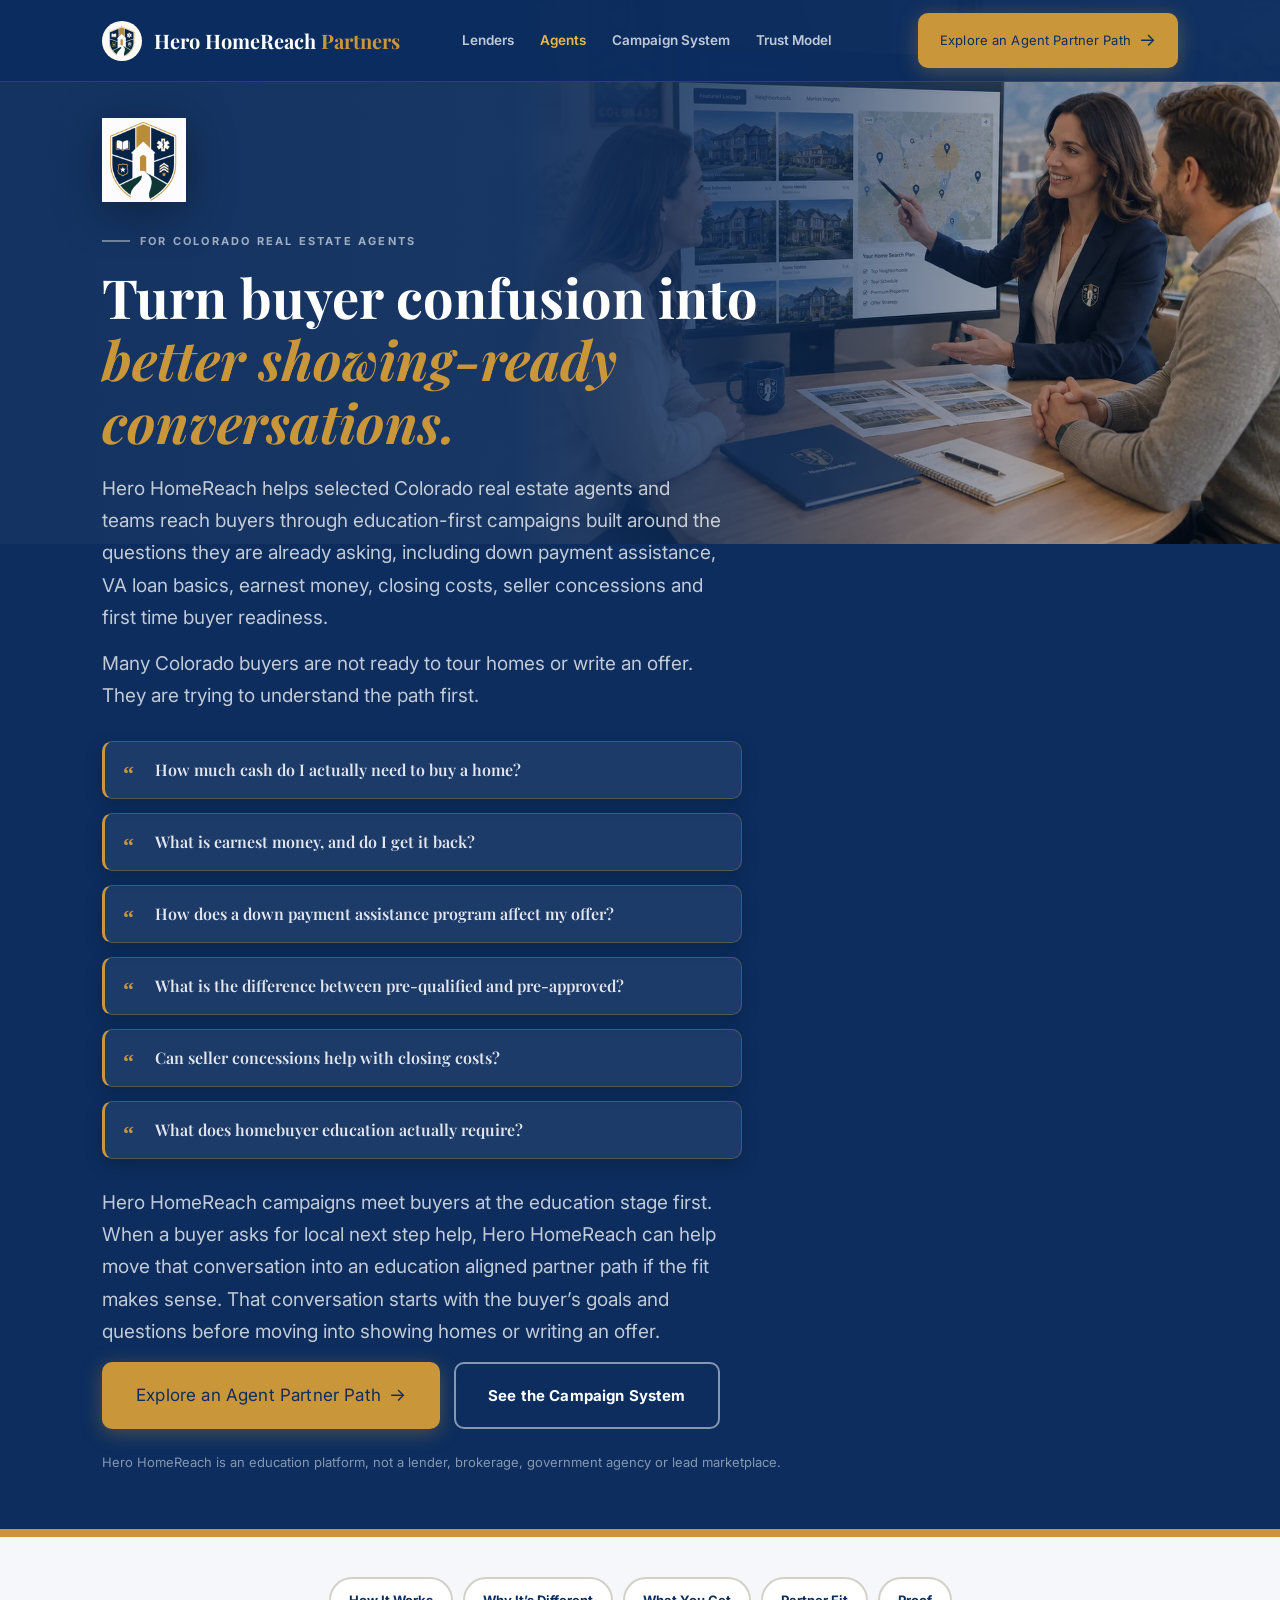
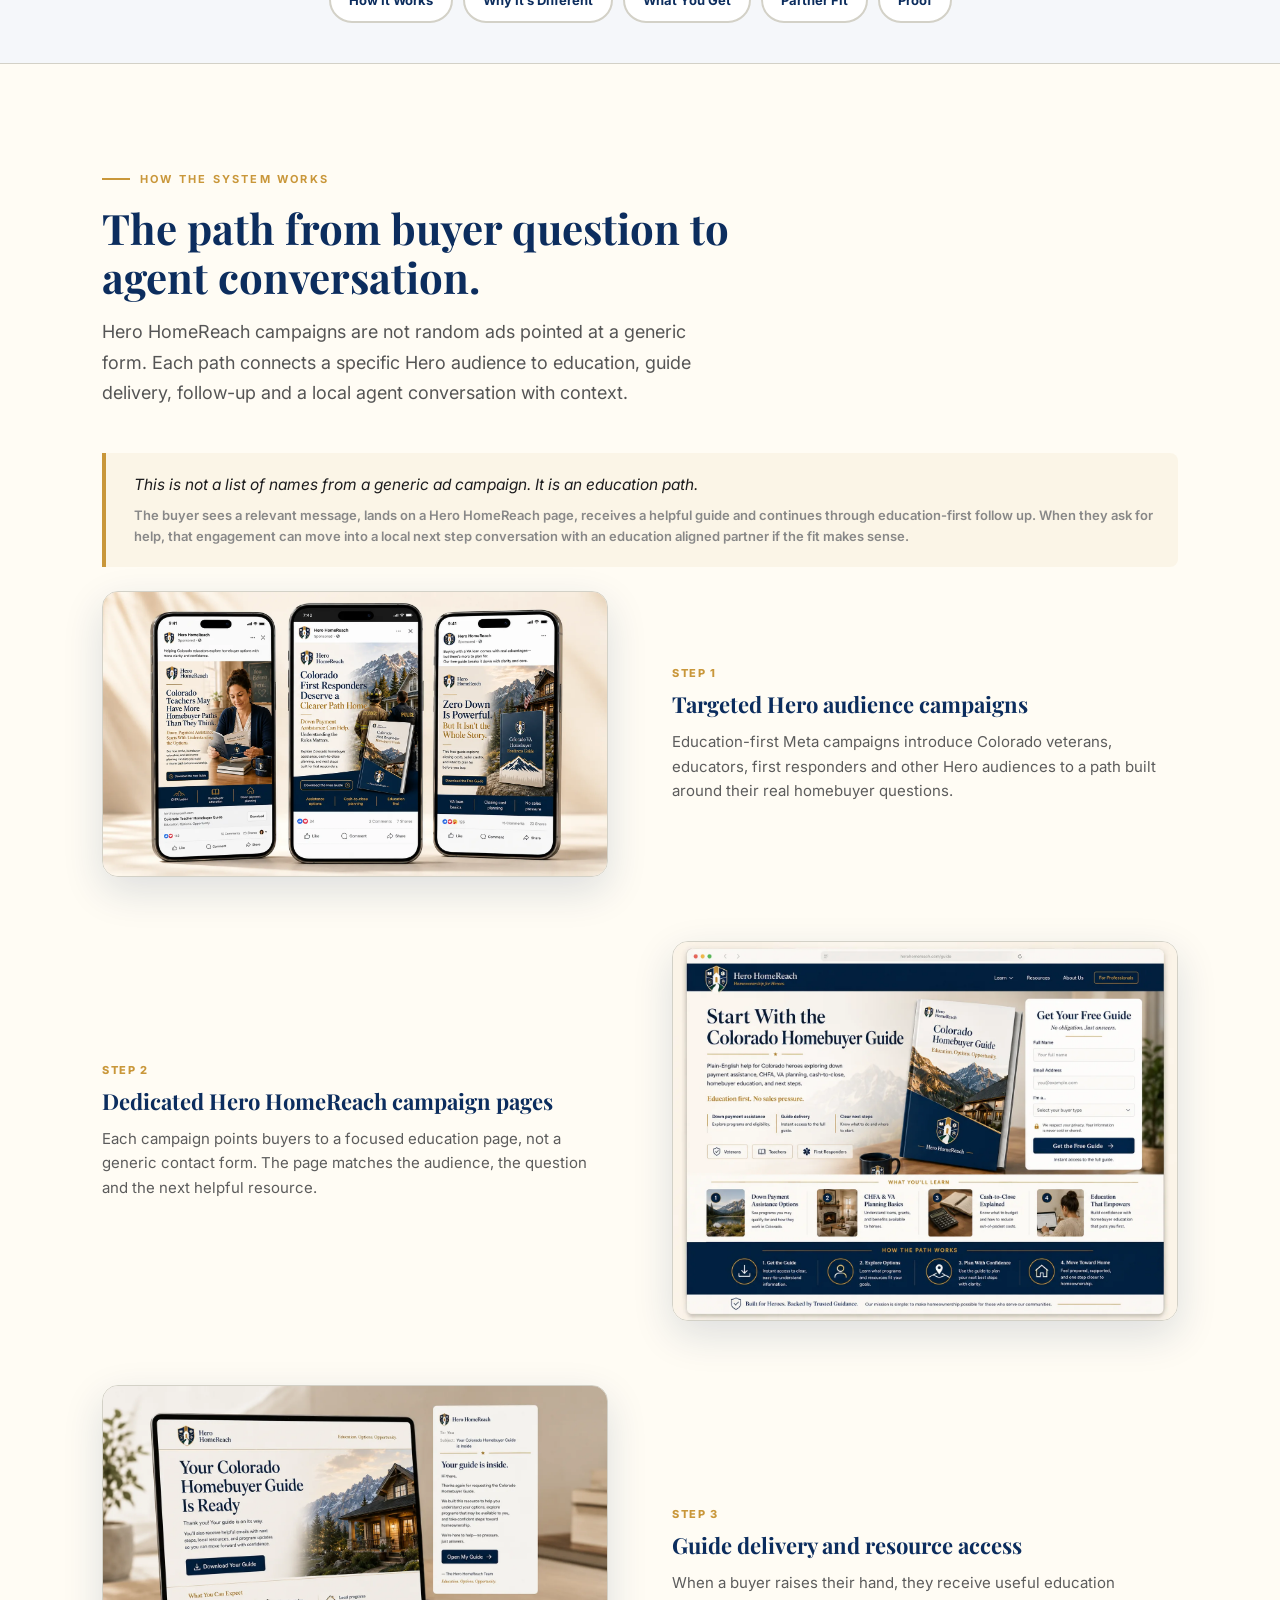
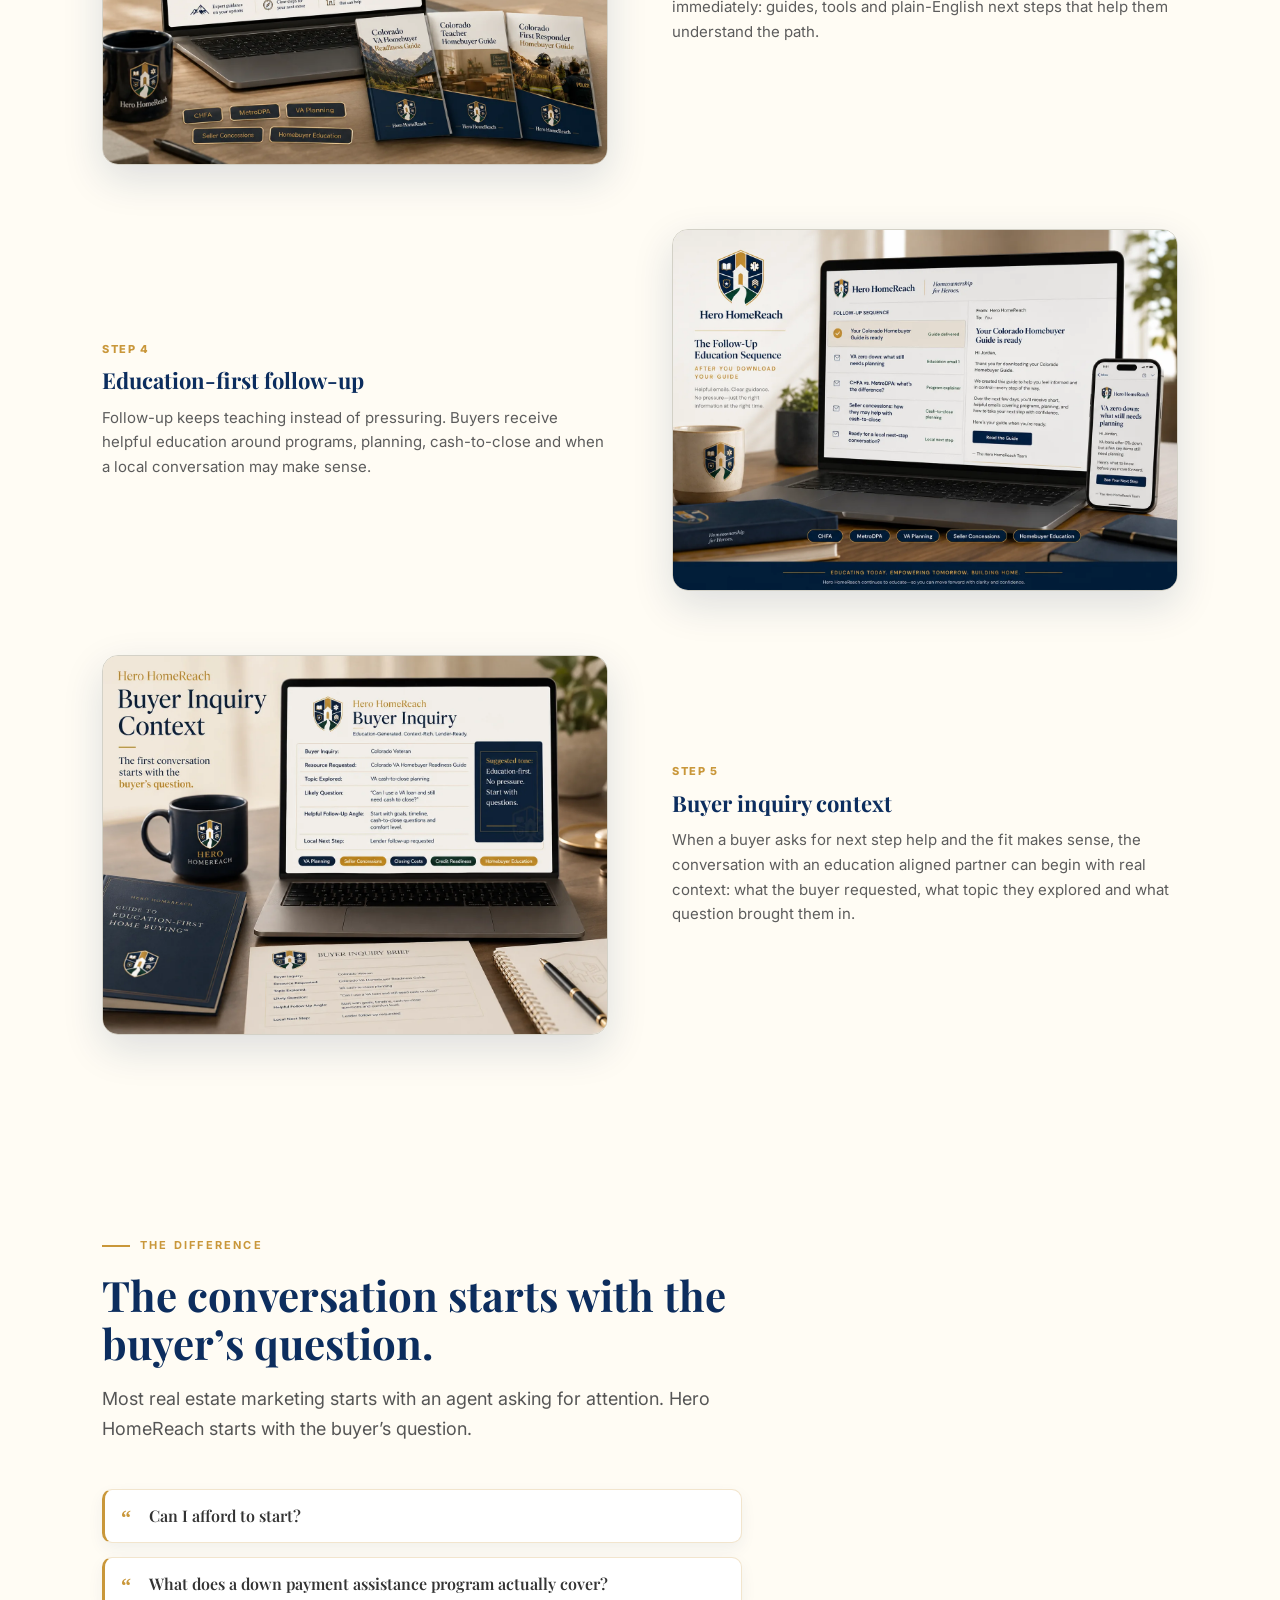
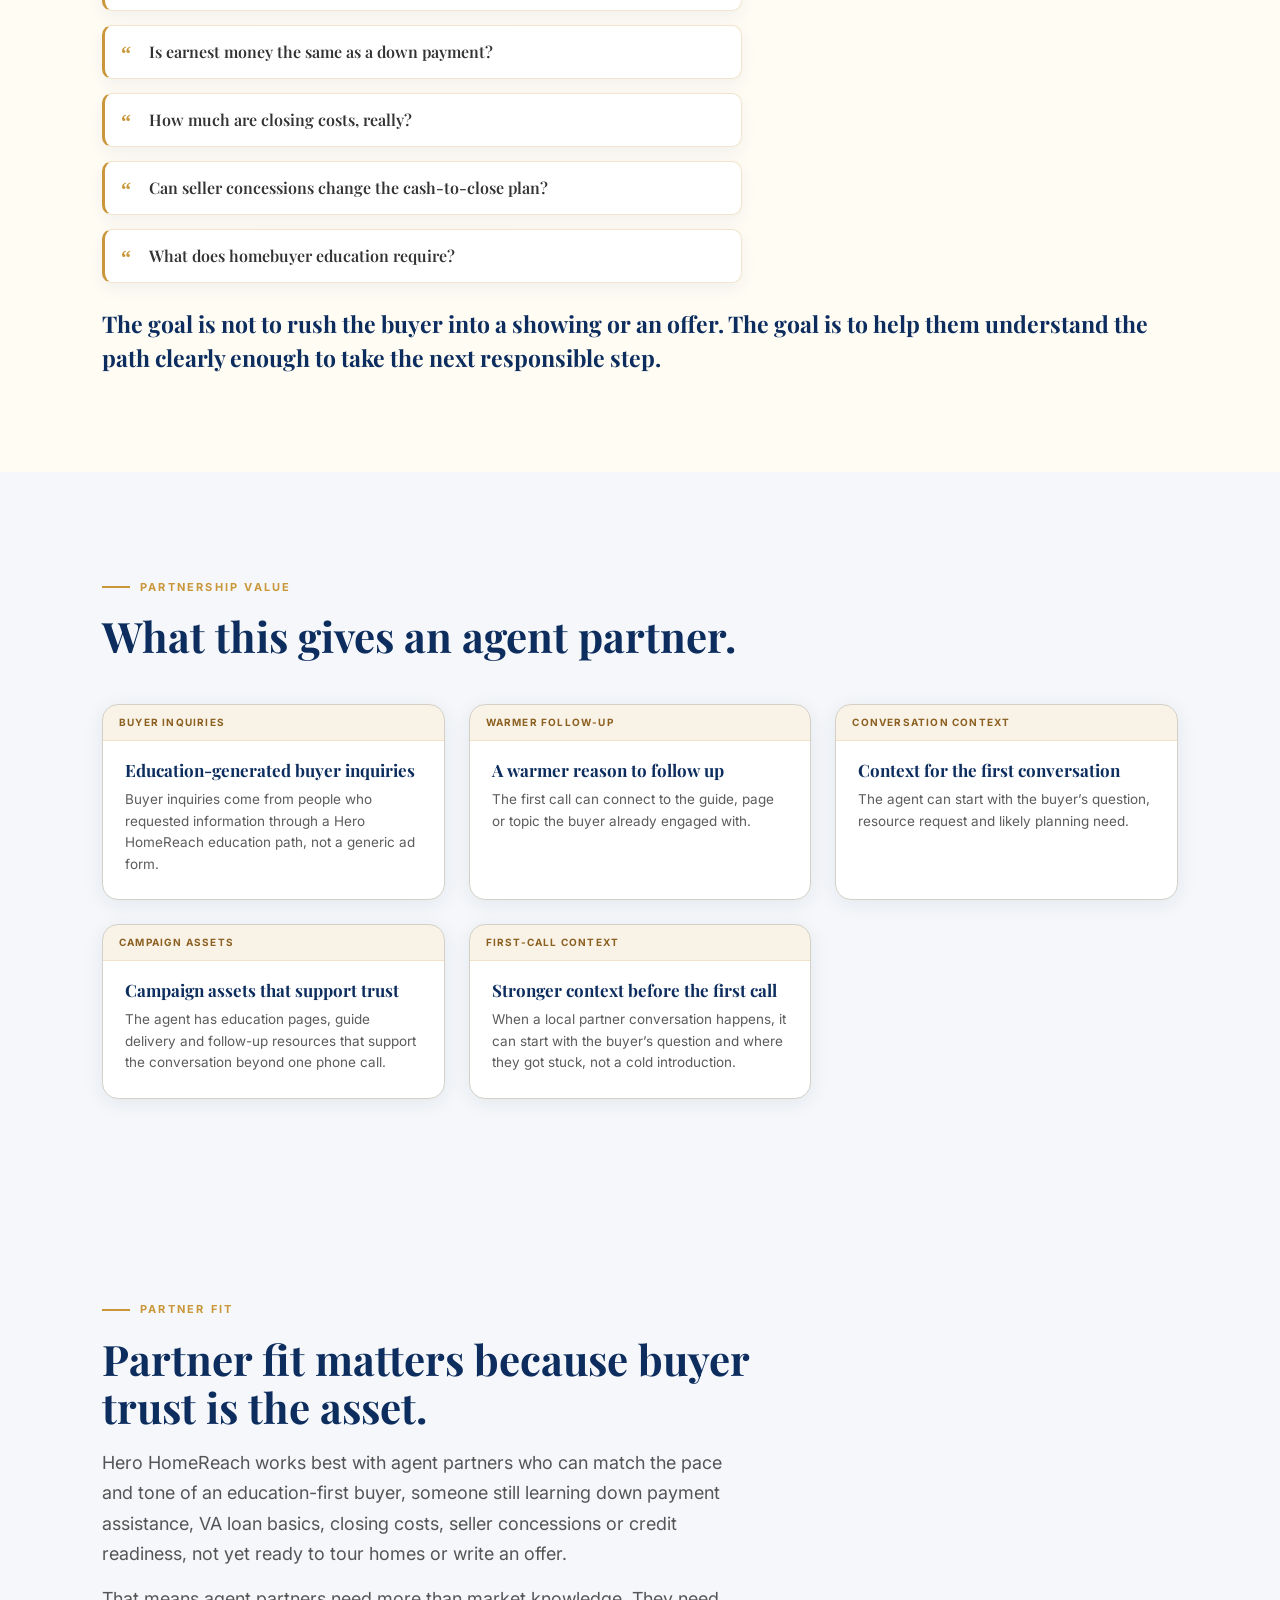
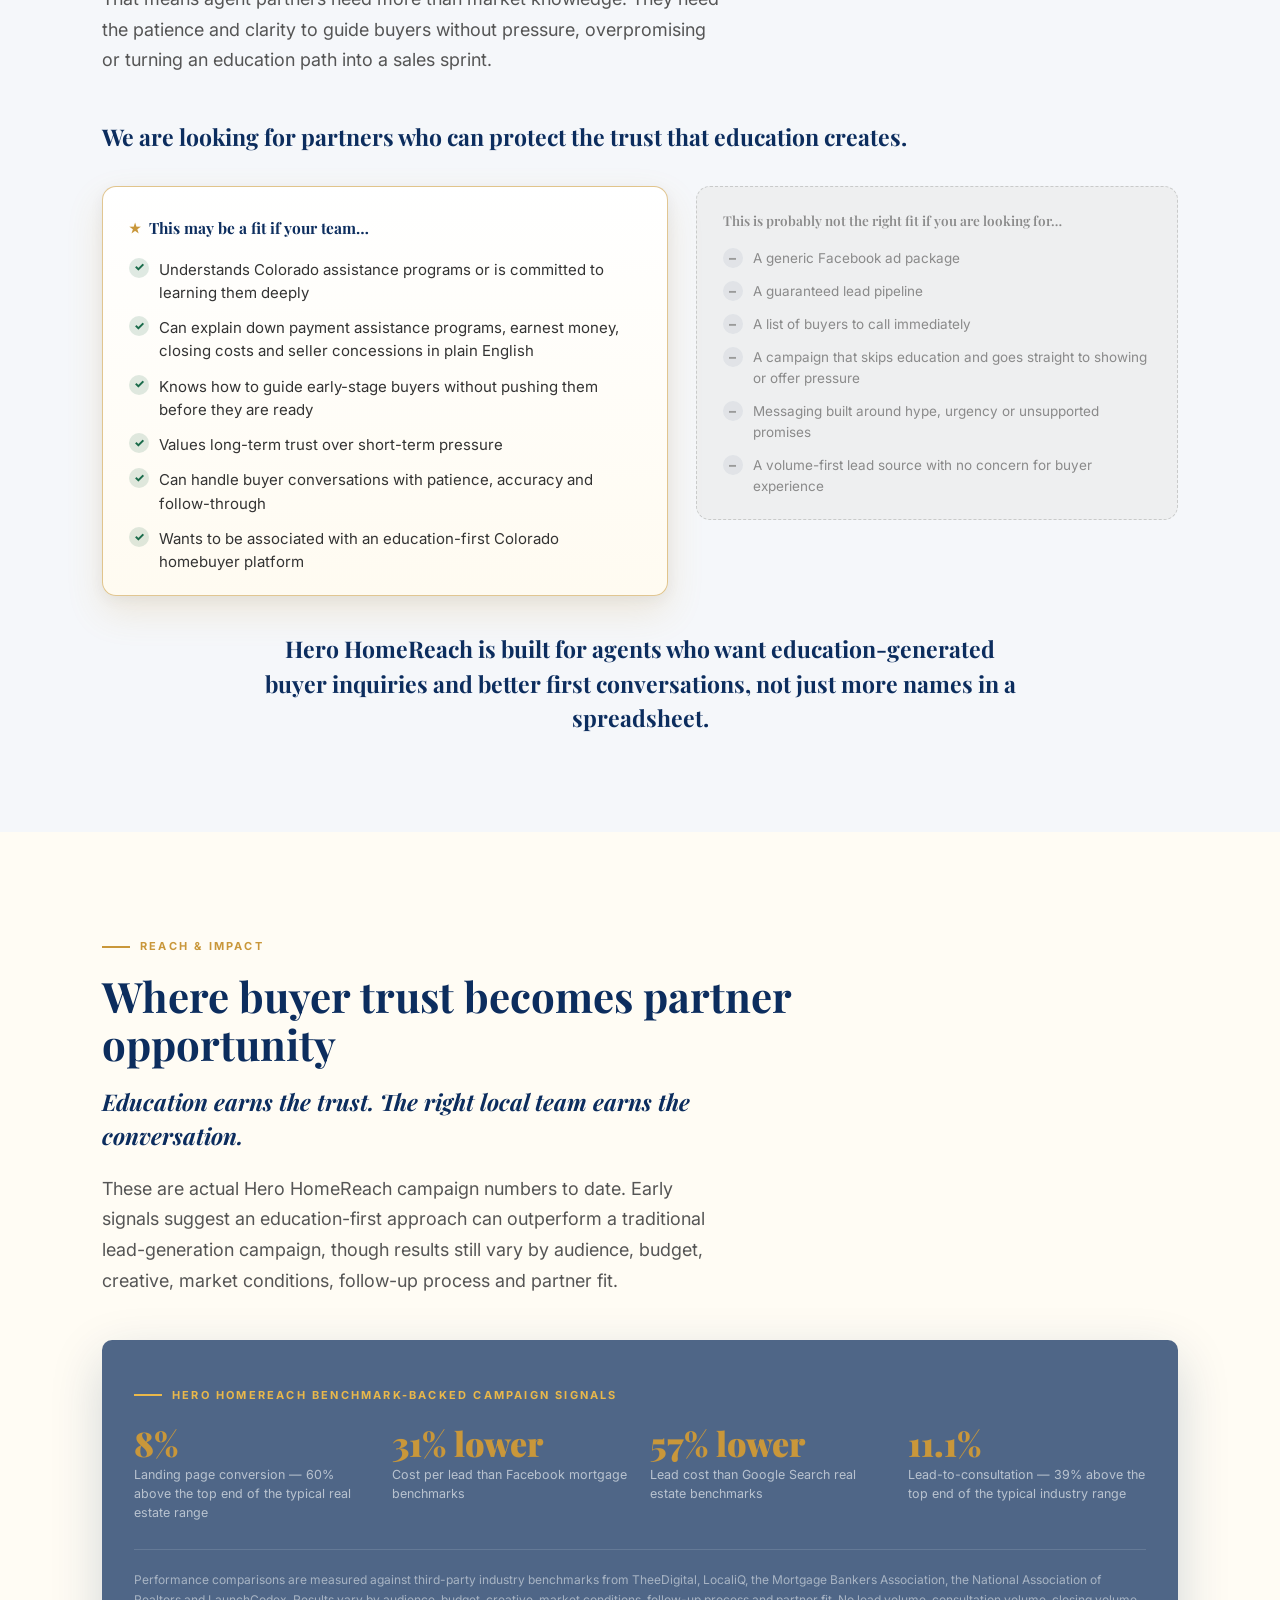
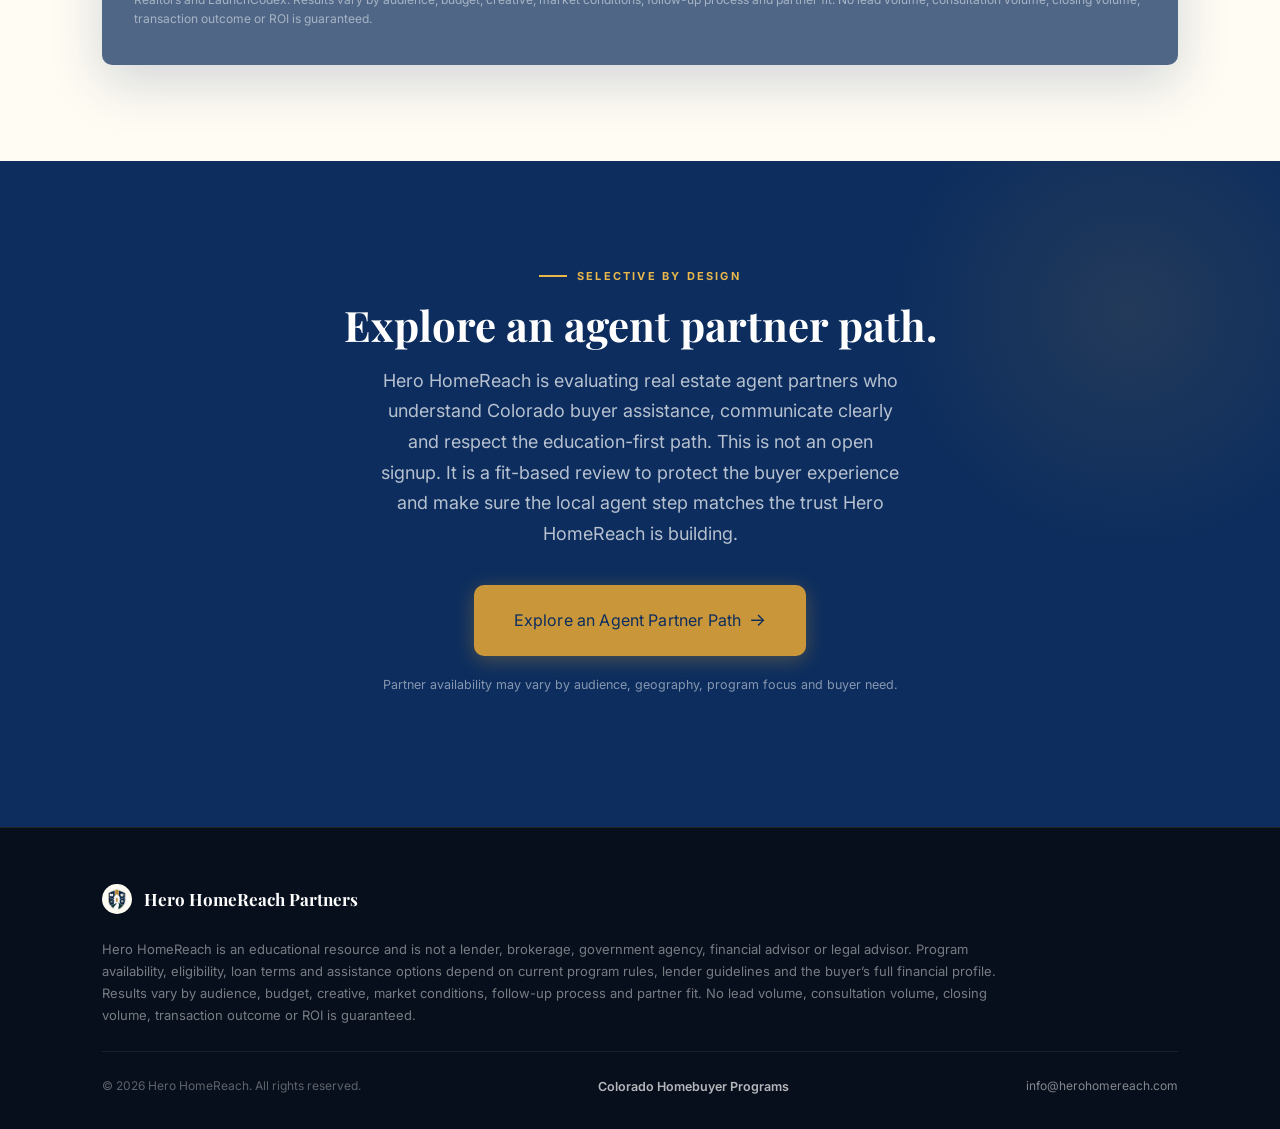
==== agents/index.html @ 4e8b94ce "Uncomment secondary benefit section and add new content Uncommented the section for secondary benefi" ====
<!DOCTYPE html>
<html lang="en">
<head>
<meta charset="UTF-8" />
<meta name="viewport" content="width=device-width, initial-scale=1.0" />
<title>For Real Estate Agents | Hero HomeReach Partners</title>
<meta name="description" content="Hero HomeReach gives selected Colorado real estate agents a turnkey buyer education campaign system built around the questions buyers are already asking, before they are ready to tour homes or write an offer." />
<link rel="icon" href="../herohomereach_logo_web_logo_512px.png" />
<link rel="preconnect" href="https://fonts.googleapis.com">
<link rel="preconnect" href="https://fonts.gstatic.com" crossorigin>
<link href="https://fonts.googleapis.com/css2?family=Inter:wght@400;500;600;700&family=Playfair+Display:ital,wght@0,700;0,800;0,900;1,700&display=swap" rel="stylesheet">
<link rel="stylesheet" href="../assets/css/style.css" />
</head>
<body>

<!-- ════════════ NAV ════════════ -->
<nav id="nav">
  <div class="nav-inner">
    <a href="/" class="nav-logo">
      <img src="../herohomereach_logo_web_logo_512px.png" alt="Hero HomeReach shield">
      <div class="nav-wordmark">Hero HomeReach <span>Partners</span></div>
    </a>
    <div class="nav-links" id="navLinks">
      <a href="/lenders/">Lenders</a>
      <a href="/agents/" class="active">Agents</a>
      <a href="/#campaign-system">Campaign System</a>
      <a href="/#how-trust-moves">Trust Model</a>
      <button type="button" class="btn btn-gold btn-arrow nav-mobile-cta" data-open-partner-modal>Explore an Agent Partner Path</button>
    </div>
    <div class="nav-cta"><button type="button" class="btn btn-gold btn-sm btn-arrow" data-open-partner-modal>Explore an Agent Partner Path</button></div>
    <button type="button" class="nav-hamburger" id="navHamburger" aria-label="Open menu" aria-expanded="false" aria-controls="navLinks"><span></span><span></span><span></span></button>
  </div>
</nav>
<!-- ═══════════════════════════════════════
     HERO — glow-lit navy + real photo, left-aligned
     Messaging source: 2026-07-08 "turnkey education campaign system" /
     buyer-inquiries rewrite (round 2)
════════════════════════════════════════ -->
<section id="page-hero" class="hero-with-photo hero-with-photo--agents">
  <div class="container">
    <div class="page-hero-inner lender-hero-content">
      <img class="hero-mark" src="../herohomereach_logo_web_logo_512px.png" alt="Hero HomeReach shield">
      <div class="eyebrow white">For Colorado Real Estate Agents</div>
      <h1>Turn buyer confusion into <span>better showing-ready conversations.</span></h1>
      <p class="lede white">Hero HomeReach helps selected Colorado real estate agents and teams reach buyers through education-first campaigns built around the questions they are already asking, including down payment assistance, VA loan basics, earnest money, closing costs, seller concessions and first time buyer readiness.</p>
      <p class="lede white">Many Colorado buyers are not ready to tour homes or write an offer. They are trying to understand the path first.</p>
      <ul class="question-list on-navy">
        <li>How much cash do I actually need to buy a home?</li>
        <li>What is earnest money, and do I get it back?</li>
        <li>How does a down payment assistance program affect my offer?</li>
        <li>What is the difference between pre-qualified and pre-approved?</li>
        <li>Can seller concessions help with closing costs?</li>
        <li>What does homebuyer education actually require?</li>
      </ul>
      <p class="lede white">Hero HomeReach campaigns meet buyers at the education stage first. When a buyer asks for local next step help, Hero HomeReach can help move that conversation into an education aligned partner path if the fit makes sense. That conversation starts with the buyer&rsquo;s goals and questions before moving into showing homes or writing an offer.</p>
      <div class="hero-ctas">
        <button type="button" class="btn btn-gold btn-arrow" data-open-partner-modal>Explore an Agent Partner Path</button>
        <a class="btn btn-outline" href="#campaign-path">See the Campaign System</a>
      </div>
      <div class="hero-trust">Hero HomeReach is an education platform, not a lender, brokerage, government agency or lead marketplace.</div>
    </div>
  </div>
</section>

<!-- Quick-nav pill row -->
<section class="quicknav">
  <div class="container">
    <div class="quicknav-row">
      <a href="#campaign-path">How It Works</a>
      <a href="#not-lead-source">Why It&rsquo;s Different</a>
      <a href="#partnership-provides">What You Get</a>
      <a href="#fit-gate">Partner Fit</a>
      <a href="#support-expands">Proof</a>
    </div>
  </div>
</section>
<!-- ═══════════════════════════════════════
     THE CAMPAIGN PATH (real images)
     Rebuilt 2026-07-08 (round 3) — replaces the CSS-mockup 5-node
     grid with real campaign asset photography, alternating
     image/text rows (reuses .split-grid / .split-grid.reverse,
     already used elsewhere on the page for exactly this pattern).
     Image order matches the funnel: Meta ad -> campaign page ->
     guide delivery -> follow-up sequence -> buyer inquiry context.
════════════════════════════════════════ -->
<section class="section bg-cream" id="campaign-path">
  <div class="container">
    <div class="section-intro fade-up">
      <div class="eyebrow">How the System Works</div>
      <h2>The path from buyer question to agent conversation.</h2>
      <p class="lede">Hero HomeReach campaigns are not random ads pointed at a generic form. Each path connects a specific Hero audience to education, guide delivery, follow-up and a local agent conversation with context.</p>
    </div>
    <div class="common-q fade-up delay-1">
      This is not a list of names from a generic ad campaign. It is an education path.
      <div class="cq-sub">The buyer sees a relevant message, lands on a Hero HomeReach page, receives a helpful guide and continues through education-first follow up. When they ask for help, that engagement can move into a local next step conversation with an education aligned partner if the fit makes sense.</div>
    </div>

    <div class="campaign-row split-grid fade-up delay-2">
      <div class="campaign-row__media">
        <img src="../lenders/hero-homereach-meta-ad-trio-mockup.webp" alt="Hero HomeReach Meta ad examples for veterans, teachers and first responders." loading="lazy" width="1672" height="941">
      </div>
      <div class="campaign-row__content">
        <div class="campaign-row__num">Step 1</div>
        <h3>Targeted Hero audience campaigns</h3>
        <p>Education-first Meta campaigns introduce Colorado veterans, educators, first responders and other Hero audiences to a path built around their real homebuyer questions.</p>
      </div>
    </div>

    <div class="campaign-row split-grid reverse fade-up delay-2">
      <div class="campaign-row__media">
        <img src="../lenders/hero-homereach-homebuyer-guide-landing-page.webp" alt="Hero HomeReach guide landing page example with homebuyer education form." loading="lazy" width="1448" height="1086">
      </div>
      <div class="campaign-row__content">
        <div class="campaign-row__num">Step 2</div>
        <h3>Dedicated Hero HomeReach campaign pages</h3>
        <p>Each campaign points buyers to a focused education page, not a generic contact form. The page matches the audience, the question and the next helpful resource.</p>
      </div>
    </div>

    <div class="campaign-row split-grid fade-up delay-2">
      <div class="campaign-row__media">
        <img src="../lenders/hero-homereach-guide-delivery-mockup.webp" alt="Hero HomeReach guide delivery mockup with Colorado homebuyer resources." loading="lazy" width="1448" height="1086">
      </div>
      <div class="campaign-row__content">
        <div class="campaign-row__num">Step 3</div>
        <h3>Guide delivery and resource access</h3>
        <p>When a buyer raises their hand, they receive useful education immediately: guides, tools and plain-English next steps that help them understand the path.</p>
      </div>
    </div>

    <div class="campaign-row split-grid reverse fade-up delay-2">
      <div class="campaign-row__media">
        <img src="../lenders/hero-homereach-follow-up-education-sequence-v2.webp" alt="Hero HomeReach follow-up email education sequence shown on laptop and phone." loading="lazy" width="1484" height="1060">
      </div>
      <div class="campaign-row__content">
        <div class="campaign-row__num">Step 4</div>
        <h3>Education-first follow-up</h3>
        <p>Follow-up keeps teaching instead of pressuring. Buyers receive helpful education around programs, planning, cash-to-close and when a local conversation may make sense.</p>
      </div>
    </div>

    <div class="campaign-row split-grid fade-up delay-2">
      <div class="campaign-row__media">
        <img src="../lenders/hero-homereach-buyer-inquiry-context-v2.webp" alt="Hero HomeReach buyer inquiry context card for a local partner follow-up conversation." loading="lazy" width="1448" height="1086">
      </div>
      <div class="campaign-row__content">
        <div class="campaign-row__num">Step 5</div>
        <h3>Buyer inquiry context</h3>
        <p>When a buyer asks for next step help and the fit makes sense, the conversation with an education aligned partner can begin with real context: what the buyer requested, what topic they explored and what question brought them in.</p>
      </div>
    </div>

  </div>
</section>
<!-- ═══════════════════════════════════════
     WHY THIS IS DIFFERENT
     Rewritten 2026-07-08 (round 2) — was "The Difference." Comparison
     cards (Portal Leads / Generic Ad Leads / Hero HomeReach
     Conversations) cut: two of those labels used the now-banned word
     "leads," and the new copy for this section doesn't include
     comparison cards at all.
════════════════════════════════════════ -->
<section class="section bg-cream" id="not-lead-source">
  <div class="container">
    <div class="section-intro fade-up">
      <div class="eyebrow">The Difference</div>
      <h2>The conversation starts with the buyer&rsquo;s question.</h2>
      <p class="lede">Most real estate marketing starts with an agent asking for attention. Hero HomeReach starts with the buyer&rsquo;s question.</p>
    </div>
    <ul class="question-list fade-up delay-1">
      <li>Can I afford to start?</li>
      <li>What does a down payment assistance program actually cover?</li>
      <li>Is earnest money the same as a down payment?</li>
      <li>How much are closing costs, really?</li>
      <li>Can seller concessions change the cash-to-close plan?</li>
      <li>What does homebuyer education require?</li>
    </ul>
    <p class="emphasis-line fade-up delay-1">The goal is not to rush the buyer into a showing or an offer. The goal is to help them understand the path clearly enough to take the next responsible step.</p>
  </div>
</section>
<!-- ═══════════════════════════════════════
     WHAT SELECTED LENDER PARTNERS RECEIVE
     Rewritten 2026-07-08 (round 2) — same simple label+body card
     structure as before (no mockup visuals), copy updated to the
     turnkey-system / buyer-inquiry framing.
════════════════════════════════════════ -->
<section class="section bg-white" id="partnership-provides">
  <div class="container">
    <div class="section-intro fade-up">
      <div class="eyebrow">Partnership Value</div>
      <h2>What this gives an agent partner.</h2>
    </div>
    <div class="value-grid fade-up delay-1">
      <div class="value-card">
        <div class="value-card__label"><span>Buyer Inquiries</span></div>
        <div class="value-card__body">
          <h3>Education-generated buyer inquiries</h3>
          <p>Buyer inquiries come from people who requested information through a Hero HomeReach education path, not a generic ad form.</p>
        </div>
      </div>
      <div class="value-card">
        <div class="value-card__label"><span>Warmer Follow-Up</span></div>
        <div class="value-card__body">
          <h3>A warmer reason to follow up</h3>
          <p>The first call can connect to the guide, page or topic the buyer already engaged with.</p>
        </div>
      </div>
      <div class="value-card">
        <div class="value-card__label"><span>Conversation Context</span></div>
        <div class="value-card__body">
          <h3>Context for the first conversation</h3>
          <p>The agent can start with the buyer&rsquo;s question, resource request and likely planning need.</p>
        </div>
      </div>
      <div class="value-card">
        <div class="value-card__label"><span>Campaign Assets</span></div>
        <div class="value-card__body">
          <h3>Campaign assets that support trust</h3>
          <p>The agent has education pages, guide delivery and follow-up resources that support the conversation beyond one phone call.</p>
        </div>
      </div>
      <div class="value-card">
        <div class="value-card__label"><span>First-Call Context</span></div>
        <div class="value-card__body">
          <h3>Stronger context before the first call</h3>
          <p>When a local partner conversation happens, it can start with the buyer&rsquo;s question and where they got stuck, not a cold introduction.</p>
        </div>
      </div>
    </div>
  </div>
</section>
<section class="section bg-white" id="fit-gate">
  <div class="container">
    <div class="section-intro fade-up">
      <div class="eyebrow">Partner Fit</div>
      <h2>Partner fit matters because buyer trust is the asset.</h2>
      <p class="lede">Hero HomeReach works best with agent partners who can match the pace and tone of an education-first buyer, someone still learning down payment assistance, VA loan basics, closing costs, seller concessions or credit readiness, not yet ready to tour homes or write an offer.</p>
      <p class="lede">That means agent partners need more than market knowledge. They need the patience and clarity to guide buyers without pressure, overpromising or turning an education path into a sales sprint.</p>
    </div>
    <p class="emphasis-line fade-up delay-1">We are looking for partners who can protect the trust that education creates.</p>
    <div class="fit-columns fade-up delay-2">
      <div class="fit-column">
        <div class="fit-column-label">This may be a fit if your team&hellip;</div>
        <ul class="fit-list fit-list--yes">
          <li>Understands Colorado assistance programs or is committed to learning them deeply</li>
          <li>Can explain down payment assistance programs, earnest money, closing costs and seller concessions in plain English</li>
          <li>Knows how to guide early-stage buyers without pushing them before they are ready</li>
          <li>Values long-term trust over short-term pressure</li>
          <li>Can handle buyer conversations with patience, accuracy and follow-through</li>
          <li>Wants to be associated with an education-first Colorado homebuyer platform</li>
        </ul>
      </div>
      <div class="fit-column fit-column--no">
        <div class="fit-column-label">This is probably not the right fit if you are looking for&hellip;</div>
        <ul class="fit-list fit-list--no">
          <li>A generic Facebook ad package</li>
          <li>A guaranteed lead pipeline</li>
          <li>A list of buyers to call immediately</li>
          <li>A campaign that skips education and goes straight to showing or offer pressure</li>
          <li>Messaging built around hype, urgency or unsupported promises</li>
          <li>A volume-first lead source with no concern for buyer experience</li>
        </ul>
      </div>
    </div>
    <p class="emphasis-line fade-up" style="margin-top:36px; text-align:center; max-width:760px; margin-left:auto; margin-right:auto;">Hero HomeReach is built for agents who want education-generated buyer inquiries and better first conversations, not just more names in a spreadsheet.</p>
  </div>
</section>
<!--<section class="section bg-cream">
  <div class="container--narrow">
    <div class="section-intro fade-up" style="margin-bottom:0;">
      <div class="eyebrow">Secondary Benefit</div>
      <h2>A stronger reason to start lender conversations.</h2>
      <p class="lede">Most agent-lender conversations begin with a familiar ask: send me buyers.</p>
      <p class="lede">Hero HomeReach gives selected agent partners a different starting point.</p>
      <p class="lede">Instead of leading with a listing pitch or a generic referral ask, a partner can point to education-first campaigns built around the questions Colorado buyers are already asking: down payment assistance, VA loan basics, earnest money, closing costs and first-time buyer readiness.</p>
      <p class="lede">When those campaigns generate buyer inquiries, the agent has something more useful to discuss with lending partners: what buyers are asking, where they are confused and how a better-prepared buyer can move through the process with more confidence.</p>
      <p class="lede">This is not the main reason Hero HomeReach exists. Buyer education comes first.</p>
      <p class="lede">But for the right agent, the education path can also become a better business-development asset: not a pitch for referrals, but a way to bring useful buyer insight into lending relationships.</p>
    </div>
  </div>
</section>-->
  <section class="section bg-cream" id="support-expands">
  <div class="container">
    <div class="section-intro fade-up">
      <div class="eyebrow">Reach &amp; Impact</div>
      <h2>Where buyer trust becomes partner opportunity</h2>
      <p class="emphasis-line" style="font-style: italic; margin: 10px 0 20px;">Education earns the trust. The right local team earns the conversation.</p>
      <p class="lede">These are actual Hero HomeReach campaign numbers to date. Early signals suggest an education-first approach can outperform a traditional lead-generation campaign, though results still vary by audience, budget, creative, market conditions, follow-up process and partner fit.</p>
    </div>
    <div class="stat-card fade-up delay-1">
      <div class="eyebrow on-navy" style="margin-bottom:22px;">Hero HomeReach Benchmark-Backed Campaign Signals</div>
      <div class="stat-card-grid">
        <div><div class="stat-num">8%</div><div class="stat-label">Landing page conversion — 60% above the top end of the typical real estate range</div></div>
        <div><div class="stat-num">31% lower</div><div class="stat-label">Cost per lead than Facebook mortgage benchmarks</div></div>
        <div><div class="stat-num">57% lower</div><div class="stat-label">Lead cost than Google Search real estate benchmarks</div></div>
        <div><div class="stat-num">11.1%</div><div class="stat-label">Lead-to-consultation — 39% above the top end of the typical industry range</div></div>
      </div>
      <div class="stat-disclaimer">
        Performance comparisons are measured against third-party industry benchmarks from TheeDigital, LocaliQ, the Mortgage Bankers Association, the National Association of Realtors and LaunchCodex. Results vary by audience, budget, creative, market conditions, follow-up process and partner fit. No lead volume, consultation volume, closing volume, transaction outcome or ROI is guaranteed.
      </div>
    </div>
  </div>
</section><section id="final-cta">
  <div class="container">
    <div class="final-cta-inner fade-up">
      <div class="eyebrow on-navy" style="justify-content:center;">Selective By Design</div>
      <h2>Explore an agent partner path.</h2>
      <p>Hero HomeReach is evaluating real estate agent partners who understand Colorado buyer assistance, communicate clearly and respect the education-first path. This is not an open signup. It is a fit-based review to protect the buyer experience and make sure the local agent step matches the trust Hero HomeReach is building.</p>
      <button type="button" class="btn btn-gold btn-arrow" style="font-size:16px; padding:18px 38px;" data-open-partner-modal>Explore an Agent Partner Path</button>
      <p style="margin-top:18px; font-size:12.5px; color:rgba(255,255,255,0.5);">Partner availability may vary by audience, geography, program focus and buyer need.</p>
    </div>
  </div>
</section><!-- ════════════ FOOTER ════════════ -->
<footer id="footer">
  <div class="container">
    <div class="footer-top">
      <img src="../herohomereach_logo_web_logo_512px.png" alt="Hero HomeReach shield">
      <span>Hero HomeReach Partners</span>
    </div>
    <p class="footer-disclaimer">
      Hero HomeReach is an educational resource and is not a lender, brokerage, government agency,
      financial advisor or legal advisor. Program availability, eligibility, loan terms and assistance
      options depend on current program rules, lender guidelines and the buyer&rsquo;s full financial
      profile. Results vary by audience, budget, creative, market conditions, follow-up process and
      partner fit. No lead volume, consultation volume, closing volume, transaction outcome or ROI is guaranteed.
    </p>
    <div class="footer-bottom">
      <span>&copy; 2026 Hero HomeReach. All rights reserved.</span>
      <a href="https://www.herohomereach.com/programs.html" style="color:rgba(255,255,255,0.7); font-size:12.5px; font-weight:600;">Colorado Homebuyer Programs</a>
      <a href="mailto:info@herohomereach.com">info@herohomereach.com</a>
    </div>
  </div>
</footer>

<!-- ═══════════════════════════════════════
     PARTNER REVIEW MODAL
     Added 2026-07-08 (round 5) — replaces mailto CTAs (nav, hero,
     final-cta) with a branded modal form. Form submission is NOT
     yet connected to a real backend — see the clearly marked
     PLACEHOLDER block in the JS below. Do not treat this as a live
     lead-capture form until that block is wired to a real endpoint.
════════════════════════════════════════ -->
<div class="pm-overlay" id="pm-overlay" hidden>
  <div class="pm-modal" role="dialog" aria-modal="true" aria-labelledby="pm-title" id="pm-modal">
    <button type="button" class="pm-close" id="pm-close" aria-label="Close partner fit form">&times;</button>

    <div class="pm-modal__scroll">
      <div class="pm-modal__header">
        <div class="eyebrow">Selective By Design</div>
        <h2 id="pm-title">Explore an Agent Partner Path</h2>
        <p class="pm-intro">Hero HomeReach is evaluating selected real estate agent partners for education-first buyer campaigns in Colorado. Share a few details and we&rsquo;ll review whether there may be a fit.</p>
      </div>

      <form id="pm-form" class="pm-form" novalidate>
        <div class="pm-field">
          <label class="pm-label" for="pm-full_name">Full Name <span class="pm-req">*</span></label>
          <input class="pm-input" type="text" id="pm-full_name" name="full_name" required autocomplete="name">
        </div>

        <div class="pm-field-row">
          <div class="pm-field">
            <label class="pm-label" for="pm-email">Email Address <span class="pm-req">*</span></label>
            <input class="pm-input" type="email" id="pm-email" name="email" required autocomplete="email">
          </div>
          <div class="pm-field">
            <label class="pm-label" for="pm-phone">Phone Number <span class="pm-req">*</span></label>
            <input class="pm-input" type="tel" id="pm-phone" name="phone" required autocomplete="tel">
          </div>
        </div>

        <div class="pm-field-row">
          <div class="pm-field">
            <label class="pm-label" for="pm-company">Company / Brokerage <span class="pm-req">*</span></label>
            <input class="pm-input" type="text" id="pm-company" name="company" required autocomplete="organization">
          </div>
          <div class="pm-field">
            <label class="pm-label" for="pm-market">Primary Colorado Market <span class="pm-req">*</span></label>
            <input class="pm-input" type="text" id="pm-market" name="market" required placeholder="Denver Metro, Colorado Springs, Northern Colorado, statewide">
          </div>
        </div>

        <div class="pm-field">
          <label class="pm-label" for="pm-role">Your Role <span class="pm-req">*</span></label>
          <select class="pm-input pm-select" id="pm-role" name="role" required>
            <option value="" disabled selected>Select one&hellip;</option>
            <option value="Buyer's agent">Buyer's agent</option>
            <option value="Listing agent">Listing agent</option>
            <option value="Team lead / broker-owner">Team lead / broker-owner</option>
            <option value="Broker associate">Broker associate</option>
            <option value="Real estate team member">Real estate team member</option>
            <option value="Other">Other</option>
          </select>
        </div>

        <div class="pm-field">
          <div class="pm-label">Hero audiences you are most interested in <span class="pm-optional">(optional)</span></div>
          <div class="pm-checkbox-group">
            <label class="pm-checkbox-item"><input type="checkbox" name="audiences" value="Veterans / military families"> Veterans / military families</label>
            <label class="pm-checkbox-item"><input type="checkbox" name="audiences" value="Educators"> Educators</label>
            <label class="pm-checkbox-item"><input type="checkbox" name="audiences" value="First responders"> First responders</label>
            <label class="pm-checkbox-item"><input type="checkbox" name="audiences" value="Healthcare workers"> Healthcare workers</label>
            <label class="pm-checkbox-item"><input type="checkbox" name="audiences" value="First-time buyers"> First-time buyers</label>
            <label class="pm-checkbox-item"><input type="checkbox" name="audiences" value="Public servants"> Public servants</label>
            <label class="pm-checkbox-item"><input type="checkbox" name="audiences" value="Not sure yet"> Not sure yet</label>
          </div>
        </div>

        <div class="pm-field">
          <label class="pm-label" for="pm-assistance_familiarity">Familiarity with Colorado assistance programs <span class="pm-optional">(optional)</span></label>
          <select class="pm-input pm-select" id="pm-assistance_familiarity" name="assistance_familiarity">
            <option value="" selected>Select one&hellip;</option>
            <option value="Very familiar">Very familiar</option>
            <option value="Somewhat familiar">Somewhat familiar</option>
            <option value="Learning, but interested">Learning, but interested</option>
            <option value="Not yet">Not yet</option>
          </select>
        </div>

        <div class="pm-field">
          <label class="pm-label" for="pm-partnership_interest">What makes this partnership interesting to you? <span class="pm-optional">(optional)</span></label>
          <textarea class="pm-input pm-textarea" id="pm-partnership_interest" name="partnership_interest" rows="3"></textarea>
        </div>

        <button type="submit" class="btn btn-gold btn-arrow pm-submit" id="pm-submit">Submit Partner Fit Request</button>
        <p class="pm-microcopy">This is a fit-based review, not an open signup. Hero HomeReach is an education platform, not a lender, brokerage or lead marketplace.</p>
      </form>

      <div class="pm-success" id="pm-success" hidden>
        <div class="pm-success__icon">&#10003;</div>
        <p class="pm-success__text">Thanks. Your partner fit request has been received. Hero HomeReach will review your information and follow up if there appears to be a potential fit.</p>
      </div>
    </div>
  </div>
</div>

<script>
var nav = document.getElementById('nav');
window.addEventListener('scroll', function () {
  nav.classList.toggle('scrolled', window.scrollY > 40);
}, { passive: true });
var fadeEls = document.querySelectorAll('.fade-up');
var observer = new IntersectionObserver(function (entries) {
  entries.forEach(function (entry) {
    if (entry.isIntersecting) { entry.target.classList.add('visible'); observer.unobserve(entry.target); }
  });
}, { threshold: 0.1 });
fadeEls.forEach(function (el) { observer.observe(el); });

var navHamburger = document.getElementById('navHamburger');
var navLinksPanel = document.getElementById('navLinks');
function closeMobileNav() {
  navHamburger.classList.remove('open');
  navLinksPanel.classList.remove('open');
  navHamburger.setAttribute('aria-expanded', 'false');
}
function toggleMobileNav() {
  var isOpen = navLinksPanel.classList.toggle('open');
  navHamburger.classList.toggle('open', isOpen);
  navHamburger.setAttribute('aria-expanded', String(isOpen));
}
navHamburger.addEventListener('click', toggleMobileNav);
navLinksPanel.querySelectorAll('a, button').forEach(function (el) {
  el.addEventListener('click', closeMobileNav);
});
document.addEventListener('click', function (e) {
  if (navLinksPanel.classList.contains('open') && !navLinksPanel.contains(e.target) && e.target !== navHamburger && !navHamburger.contains(e.target)) {
    closeMobileNav();
  }
});
window.addEventListener('resize', function () {
  if (window.innerWidth > 860) { closeMobileNav(); }
});
</script>

<!-- ═══════════════════════════════════════
     PARTNER REVIEW MODAL — behavior
     Added 2026-07-08 (round 5). Vanilla JS, no dependencies.
════════════════════════════════════════ -->
<script>
(function () {
  var overlay = document.getElementById('pm-overlay');
  var modal = document.getElementById('pm-modal');
  var closeBtn = document.getElementById('pm-close');
  var form = document.getElementById('pm-form');
  var successEl = document.getElementById('pm-success');
  var submitBtn = document.getElementById('pm-submit');
  var openTriggers = document.querySelectorAll('[data-open-partner-modal]');
  var lastFocusedEl = null;

  function openModal() {
    lastFocusedEl = document.activeElement;
    overlay.hidden = false;
    document.body.style.overflow = 'hidden';
    // Reset to form view every time the modal is (re)opened.
    form.hidden = false;
    successEl.hidden = true;
    var firstField = document.getElementById('pm-full_name');
    if (firstField) { firstField.focus(); }
    document.addEventListener('keydown', onKeydown);
  }

  function closeModal() {
    overlay.hidden = true;
    document.body.style.overflow = '';
    document.removeEventListener('keydown', onKeydown);
    if (lastFocusedEl && typeof lastFocusedEl.focus === 'function') {
      lastFocusedEl.focus();
    }
  }

  function onKeydown(e) {
    if (e.key === 'Escape') { closeModal(); }
  }

  openTriggers.forEach(function (btn) {
    btn.addEventListener('click', openModal);
  });

  closeBtn.addEventListener('click', closeModal);

  // Close when clicking the overlay itself, not the modal panel.
  overlay.addEventListener('click', function (e) {
    if (e.target === overlay) { closeModal(); }
  });

  form.addEventListener('submit', function (e) {
    e.preventDefault();

    var audiences = Array.prototype.slice
      .call(form.querySelectorAll('input[name="audiences"]:checked'))
      .map(function (el) { return el.value; });

    var data = {
      full_name: form.full_name.value.trim(),
      email: form.email.value.trim(),
      phone: form.phone.value.trim(),
      company: form.company.value.trim(),
      market: form.market.value.trim(),
      role: form.role.value,
      audiences: audiences,
      assistance_familiarity: form.assistance_familiarity.value,
      partnership_interest: form.partnership_interest.value.trim()
    };

    submitBtn.disabled = true;
    submitBtn.textContent = 'Submitting\u2026';

    submitPartnerReviewRequest(data)
      .then(function () {
        form.hidden = true;
        successEl.hidden = false;
        successEl.focus && successEl.setAttribute('tabindex', '-1');
        successEl.focus();
      })
      .catch(function (err) {
        console.error('Partner review submission failed:', err);
        submitBtn.disabled = false;
        submitBtn.textContent = 'Submit Partner Fit Request';
        alert('Something went wrong submitting the form. Please try again or email info@herohomereach.com directly.');
      });
  });

  /* ═══════════════════════════════════════════════════════════════
     Submits to /api/partner-review (Vercel serverless function,
     see api/partner-review.js in the repo root) which upserts the
     contact into MailerLite and adds them to the "Hero HomeReach
     Partner Reviews" group. Requires the MAILERLITE_API_KEY
     environment variable to be set in Vercel — see that file for
     full setup notes. Set up a MailerLite Automation (trigger:
     subscriber joins that group) to get emailed on each submission.
     ═══════════════════════════════════════════════════════════════ */
  function submitPartnerReviewRequest(data) {
    return fetch('/api/partner-review', {
      method: 'POST',
      headers: { 'Content-Type': 'application/json' },
      body: JSON.stringify(data)
    }).then(function (res) {
      if (!res.ok) { throw new Error('Partner review submission failed'); }
    });
  }
})();
</script>

</body>
</html>
---- assets/css/style.css ----
/* ============================================================
   HERO HOMEREACH PARTNERS — style.css
   Shared stylesheet for partners.herohomereach.com

   v4 (2026-07-07): Re-skinned to match the actual visual energy
   of the main site (main.css + who-we-serve.html) — glow-lit navy
   hero, alternating dark/light sections, pill tags, stat-grid
   callouts, divider banners, scroll fade-up motion — instead of
   a flat editorial/mockup-only treatment. Token values below are
   pulled directly from the live main.css for exact brand match.
   Real brand mark: /herohomereach_logo_web_logo_512px.png
   — never recreate it in CSS.
   ============================================================ */

/* ── Variables (matched to live main.css) ────────────────── */
:root {
  --navy: #0C2D5E;
  --mid-navy: #1A4A8A;
  --gold: #C9973A;
  --bright-gold: #EAB84A;
  --white: #F5F7FA;       /* "cool white" per brand board, used as a section bg */
  --near-black: #1C1C1E;
  --green: #1A6B4A;
  --warm-gray: #D3D1C7;
  --cream: #FFFCF4;
  --cream-alt: #F8F2ED;

  --font-head: 'Playfair Display', Georgia, serif;
  --font-body: 'Inter', system-ui, sans-serif;

  --max-w: 1140px;
  --nav-h: 82px;
  --radius: 10px;
  --transition: all 0.24s ease;

  --shadow-soft: 0 4px 20px rgba(12,45,94,0.08);
  --shadow-lift: 0 18px 52px rgba(12,45,94,0.18);
}

/* ── Reset ─────────────────────────────────────────────── */
*, *::before, *::after { box-sizing: border-box; margin: 0; padding: 0; }
html { scroll-behavior: smooth; }
body {
  font-family: var(--font-body);
  font-size: 17px;
  line-height: 1.7;
  color: var(--near-black);
  background: var(--cream);
  -webkit-font-smoothing: antialiased;
}
img { display: block; max-width: 100%; }
a { text-decoration: none; color: inherit; }
ul { list-style: none; }
h1, h2, h3, h4 { font-family: var(--font-head); font-weight: 700; color: var(--navy); line-height: 1.15; }
h1 { font-size: clamp(34px, 4.8vw, 54px); }
h2 { font-size: clamp(28px, 3.6vw, 42px); margin-bottom: 16px; }
p:last-child { margin-bottom: 0; }

.container { max-width: var(--max-w); margin: 0 auto; padding: 0 32px; }
.container--narrow { max-width: 780px; margin: 0 auto; padding: 0 32px; }
.section { padding: 96px 0; }
@media (max-width: 768px) { .container { padding: 0 20px; } .section { padding: 64px 0; } }

/* ── Section eyebrow ──────────────────────────────────── */
.eyebrow {
  display: inline-flex; align-items: center; gap: 10px;
  font-size: 11px; font-weight: 700; letter-spacing: 0.2em; text-transform: uppercase;
  color: var(--gold); margin-bottom: 16px;
}
.eyebrow::before { content: ''; display: block; width: 28px; height: 2px; background: var(--gold); }
.eyebrow.white { color: rgba(255,255,255,0.6); }
.eyebrow.white::before { background: rgba(255,255,255,0.4); }
.eyebrow.on-navy { color: var(--bright-gold); }
.eyebrow.on-navy::before { background: var(--bright-gold); }
.lede { font-size: 18px; color: #555; max-width: 620px; }
.lede.white { color: rgba(255,255,255,0.72); }
.section-intro { max-width: 720px; margin-bottom: 44px; }
.section-intro p { margin-bottom: 14px; }
.emphasis-line { font-family: var(--font-head); font-weight: 700; color: var(--navy); font-size: clamp(19px, 2.2vw, 23px); line-height: 1.5; }

/* ── Buttons ───────────────────────────────────────────── */
.btn {
  display: inline-flex; align-items: center; gap: 8px;
  font-family: var(--font-body); font-weight: 700; font-size: 15px;
  padding: 16px 32px; border-radius: var(--radius); transition: var(--transition);
  letter-spacing: 0.01em; white-space: nowrap; border: 2px solid transparent;
}
.btn-gold { background: var(--gold); color: var(--navy); box-shadow: 0 4px 20px rgba(201,151,58,0.35); }
.btn-gold:hover { background: var(--bright-gold); transform: translateY(-2px); box-shadow: 0 6px 28px rgba(201,151,58,0.45); }
.btn-outline { background: transparent; color: #fff; border-color: rgba(255,255,255,0.5); }
.btn-outline:hover { border-color: var(--gold); color: var(--gold); }
.btn-navy { background: var(--navy); color: #fff; }
.btn-navy:hover { background: var(--mid-navy); transform: translateY(-2px); }
.btn-outline-navy { background: transparent; color: var(--navy); border-color: var(--navy); }
.btn-outline-navy:hover { background: var(--navy); color: #fff; }
.btn-sm { padding: 11px 22px; font-size: 13px; }
.btn-arrow::after { content: '\2192'; font-size: 18px; transition: transform 0.2s; }
.btn-arrow:hover::after { transform: translateX(4px); }

/* ── Nav ──────────────────────────────────────────────── */
#nav {
  position: fixed; top: 0; left: 0; right: 0; z-index: 999;
  height: var(--nav-h); display: flex; align-items: center; transition: var(--transition);
  background: rgba(12,45,94,0.97); border-bottom: 1px solid rgba(201,151,58,0.2);
}
#nav.scrolled { backdrop-filter: blur(12px); box-shadow: 0 2px 24px rgba(0,0,0,0.2); }
.nav-inner { width: 100%; max-width: var(--max-w); margin: 0 auto; padding: 0 32px; display: flex; align-items: center; justify-content: space-between; }
.nav-logo { display: flex; align-items: center; gap: 12px; flex-shrink: 0; }
.nav-logo img { width: 40px; height: 40px; object-fit: contain; background: var(--cream); border-radius: 50%; padding: 4px; }
.nav-wordmark { font-family: var(--font-head); font-size: 20px; font-weight: 700; color: #fff; line-height: 1; white-space: nowrap; }
.nav-wordmark span { color: var(--gold); }
.nav-cta .btn { padding: 10px 20px; font-size: 13px; }
.nav-hamburger {
  display: none; flex-direction: column; justify-content: center; align-items: center;
  gap: 5px; width: 44px; height: 44px; padding: 0; margin: 0; border: none; background: none;
  cursor: pointer; border-radius: 8px; -webkit-tap-highlight-color: transparent; flex-shrink: 0;
}
.nav-hamburger:active { background: rgba(255,255,255,0.10); }
.nav-hamburger span { display: block; width: 22px; height: 2px; background: #fff; border-radius: 2px; transition: transform .25s ease, opacity .2s ease; }
.nav-hamburger.open span:nth-child(1) { transform: translateY(7px) rotate(45deg); }
.nav-hamburger.open span:nth-child(2) { opacity: 0; }
.nav-hamburger.open span:nth-child(3) { transform: translateY(-7px) rotate(-45deg); }
@media (max-width: 640px) { .nav-cta { display: none; } }
@media (max-width: 860px) { .nav-hamburger { display: flex; } }

/* ── Hero (glow-lit navy, matches page-hero pattern) ─────── */
#page-hero {
  background: var(--navy);
  padding: calc(var(--nav-h) + 36px) 0 56px;
  position: relative; overflow: hidden;
  border-bottom: 4px solid var(--gold);
}
#page-hero::before {
  content: ''; position: absolute; top: -120px; right: -100px; width: 560px; height: 560px;
  border-radius: 50%; background: radial-gradient(circle, rgba(201,151,58,0.16) 0%, transparent 70%);
}
#page-hero::after {
  content: ''; position: absolute; bottom: -160px; left: -120px; width: 460px; height: 460px;
  border-radius: 50%; background: radial-gradient(circle, rgba(26,74,138,0.35) 0%, transparent 70%);
}
.page-hero-inner { position: relative; z-index: 2; text-align: center; max-width: 800px; margin: 0 auto; }
.hero-mark { width: 84px; height: 84px; margin: 0 auto 24px; filter: drop-shadow(0 8px 24px rgba(0,0,0,0.35)); }
.page-hero-inner h1 { color: #fff; margin-bottom: 20px; }
.page-hero-inner h1 span { color: var(--gold); font-style: italic; }
.page-hero-inner .lede { color: rgba(255,255,255,0.75); font-size: 19px; max-width: 620px; margin: 0 auto 14px; }
.hero-bold-line {
  font-family: var(--font-head); font-weight: 700; font-style: italic; color: var(--bright-gold);
  font-size: clamp(16px, 1.8vw, 19px); margin: 0 auto 36px; max-width: 560px;
}
.hero-ctas { display: flex; gap: 14px; justify-content: center; flex-wrap: wrap; margin-bottom: 22px; }
.hero-trust { font-size: 13px; color: rgba(255,255,255,0.5); }

/* Quick-nav pill row beneath hero, echoes the audience-select pattern */
.quicknav { background: var(--white); padding: 40px 0; border-bottom: 1px solid var(--warm-gray); border-top: 4px solid var(--gold); }
.quicknav-row { display: flex; flex-wrap: wrap; justify-content: center; gap: 10px; }
.quicknav-row a {
  display: inline-flex; align-items: center; gap: 6px; background: #fff; border: 2px solid var(--warm-gray);
  border-radius: 999px; padding: 10px 18px; font-size: 13px; font-weight: 700; color: var(--navy); transition: var(--transition);
}
.quicknav-row a:hover { border-color: var(--gold); transform: translateY(-3px); box-shadow: var(--shadow-soft); }

/* ── Section background rhythm ────────────────────────── */
.bg-cream { background: var(--cream); }
.bg-white { background: var(--white); }
.bg-navy { background: var(--navy); position: relative; overflow: hidden; }
.bg-navy::before {
  content: ''; position: absolute; top: -100px; right: -80px; width: 460px; height: 460px;
  border-radius: 50%; background: radial-gradient(circle, rgba(201,151,58,0.10) 0%, transparent 70%); pointer-events: none;
}
.on-navy-text { color: #fff; }

/* ── Divider banner (rhythm break) ───────────────────────── */
.divider-banner { background: var(--gold); padding: 20px 0; text-align: center; }
.divider-banner p { font-size: 15px; font-weight: 700; color: var(--navy); letter-spacing: 0.02em; }

/* ── Pill tags ────────────────────────────────────────── */
.pill-row { display: flex; flex-wrap: wrap; gap: 8px; margin: 20px 0 8px; }
.pill {
  display: flex; align-items: center; gap: 6px; background: #fff; border: 1px solid var(--warm-gray);
  border-radius: 20px; padding: 6px 14px; font-size: 12.5px; font-weight: 600; color: var(--navy);
  box-shadow: 0 1px 4px rgba(12,45,94,0.06);
}
.pill::before { content: '\2713'; color: var(--green); font-weight: 800; }
.pill.dark { background: rgba(255,255,255,0.07); border-color: rgba(255,255,255,0.18); color: rgba(255,255,255,0.88); }
.pill.dark::before { color: var(--bright-gold); }

/* ── "Common question" pull-quote ────────────────────────
   Matches the who-we-serve pattern exactly: gold left border,
   tinted gold background, italic quote, plain sub-line. */
.common-q {
  position: relative; padding: 20px 22px 20px 28px; border-left: 4px solid var(--gold);
  background: rgba(201,151,58,0.07); border-radius: 0 8px 8px 0;
  font-size: 15.5px; font-style: italic; color: var(--near-black); line-height: 1.6; margin: 24px 0;
}
.common-q .cq-sub { font-style: normal; font-size: 13px; color: #888; margin-top: 8px; font-weight: 600; }
.common-q.dark { background: rgba(201,151,58,0.09); color: rgba(255,255,255,0.88); }
.common-q.dark .cq-sub { color: rgba(255,255,255,0.45); }

/* ── Stat grid callout ────────────────────────────────────
   2x4 (desktop) navy card with backdrop blur — the visual
   anchor of the proof section. */
.stat-card { background: rgba(12,45,94,0.72); border-radius: var(--radius); padding: 36px 32px; box-shadow: var(--shadow-lift); backdrop-filter: blur(4px); }
.stat-card-grid { display: grid; grid-template-columns: repeat(4, 1fr); gap: 24px 20px; }
.stat-num { font-family: var(--font-head); font-size: 34px; font-weight: 900; color: var(--gold); line-height: 1; margin-bottom: 6px; }
.stat-label { font-size: 12.5px; color: rgba(255,255,255,0.6); line-height: 1.5; }
.stat-disclaimer { margin-top: 26px; padding-top: 20px; border-top: 1px solid rgba(255,255,255,0.12); font-size: 12px; color: rgba(255,255,255,0.5); line-height: 1.65; }
@media (max-width: 900px) { .stat-card-grid { grid-template-columns: repeat(2, 1fr); } }

/* ── Two-column audience-style grid (used for thesis + scenarios) ── */
.split-grid { display: grid; grid-template-columns: 1fr 1fr; gap: 64px; align-items: center; }
.split-grid.reverse { direction: rtl; }
.split-grid.reverse > * { direction: ltr; }
@media (max-width: 900px) { .split-grid, .split-grid.reverse { grid-template-columns: 1fr; direction: ltr; gap: 36px; } }

/* ── Question list (Difference section) ──────────────── */
.question-list { margin: 24px 0; max-width: 640px; display: grid; gap: 12px; }
.question-list li {
  position: relative; padding-left: 28px; font-size: 16px; color: #333; line-height: 1.5;
  font-family: var(--font-head); font-weight: 600;
}
.question-list li::before { content: '\201C'; position: absolute; left: 0; top: -6px; color: var(--gold); font-size: 28px; font-weight: 900; font-family: Georgia, serif; }

/* ── Three-way comparison ─────────────────────────────── */
.comparison-3 { margin-top: 32px; display: grid; grid-template-columns: repeat(3, 1fr); gap: 24px; }
.comparison-3__card { background: #fff; border: 1px solid var(--warm-gray); border-radius: 14px; padding: 28px 24px; }
.comparison-3__label { font-family: var(--font-head); font-weight: 700; color: #8a7a5c; margin-bottom: 10px; text-transform: uppercase; letter-spacing: 0.04em; font-size: 12px; }
.comparison-3__card p { font-size: 14.5px; color: #5c5c5c; line-height: 1.6; }
.comparison-3__card--highlight { background: var(--navy); border-color: var(--navy); box-shadow: var(--shadow-lift); }
.comparison-3__card--highlight .comparison-3__label { color: var(--bright-gold); }
.comparison-3__card--highlight p { color: rgba(255,255,255,0.85); }
@media (max-width: 900px) { .comparison-3 { grid-template-columns: 1fr 1fr; } .comparison-3__card--highlight { grid-column: 1 / -1; } }
@media (max-width: 620px) { .comparison-3 { grid-template-columns: 1fr; } }

/* ── Value / mockup cards (Partnership Value section) ──── */
.value-grid { margin-top: 44px; display: grid; grid-template-columns: repeat(3, 1fr); gap: 24px; }
.value-card { background: #fff; border: 1px solid var(--warm-gray); border-radius: 16px; overflow: hidden; box-shadow: var(--shadow-soft); transition: var(--transition); display: flex; flex-direction: column; }
.value-card:hover { transform: translateY(-5px); box-shadow: var(--shadow-lift); }
.value-card__label { display: flex; align-items: center; justify-content: space-between; gap: 10px; font-size: 10px; font-weight: 700; letter-spacing: 0.12em; text-transform: uppercase; color: #8B6020; background: rgba(201,151,58,0.12); padding: 9px 16px; border-bottom: 1px solid rgba(201,151,58,0.18); }
.value-card__tag { color: #9a9a9a; font-weight: 600; }
.value-card__media { aspect-ratio: 4/5; background: var(--white); display: flex; align-items: center; justify-content: center; padding: 18px; }
.value-card__body { padding: 20px 22px 24px; }
.value-card__body h3 { font-size: 17px; margin-bottom: 8px; color: var(--navy); }
.value-card__body p { font-size: 13.5px; color: #5c5c5c; line-height: 1.6; }
@media (max-width: 960px) { .value-grid { grid-template-columns: repeat(2, 1fr); } }
@media (max-width: 640px) { .value-grid { grid-template-columns: 1fr; } }

/* ═══════════════════════════════════════════════════════
   CAMPAIGN MOCKUP COMPONENTS (unchanged from prior build —
   pure CSS/HTML, Hero HomeReach-owned, no partner branding)
   ═══════════════════════════════════════════════════════ */
.asset-mockup-frame { background: #fff; border-radius: 14px; padding: 20px; min-height: 210px; display: flex; align-items: center; justify-content: center; box-shadow: 0 10px 32px rgba(12,45,94,0.10); border: 1px solid var(--warm-gray); position: relative; overflow: hidden; }
.asset-mockup-frame--navy { background: var(--navy); border-color: var(--navy); }
.mockup-phone { width: 132px; background: var(--navy); border-radius: 20px; padding: 10px; box-shadow: 0 14px 30px rgba(0,0,0,0.28); }
.mockup-phone-screen { background: #fff; border-radius: 12px; padding: 10px 9px; }
.mp-avatar-row { display: flex; align-items: center; gap: 6px; margin-bottom: 8px; }
.mp-avatar { width: 16px; height: 16px; border-radius: 50%; background: var(--gold); flex-shrink: 0; }
.mp-name { font-size: 7px; font-weight: 700; color: #222; }
.mp-headline { font-family: var(--font-head); font-weight: 700; font-size: 9.5px; color: var(--navy); line-height: 1.25; margin-bottom: 6px; }
.mp-body { font-size: 6.5px; color: #666; line-height: 1.4; margin-bottom: 8px; }
.mp-cta { background: var(--gold); color: var(--navy); font-size: 7px; font-weight: 700; text-align: center; border-radius: 5px; padding: 5px; }
.mockup-carousel { position: relative; height: 170px; width: 100%; }
.mc-card { position: absolute; top: 18px; width: 108px; height: 130px; border-radius: 10px; padding: 12px 10px; color: #fff; display: flex; flex-direction: column; justify-content: flex-end; box-shadow: 0 10px 24px rgba(0,0,0,0.22); }
.mc-card:nth-child(1) { left: 6%; transform: rotate(-7deg); background: linear-gradient(135deg,var(--mid-navy),var(--navy)); z-index: 1; }
.mc-card:nth-child(2) { left: 33%; transform: rotate(0deg); background: linear-gradient(135deg,var(--navy),#08203f); z-index: 2; }
.mc-card:nth-child(3) { left: 60%; transform: rotate(7deg); background: linear-gradient(135deg,#8B6020,var(--navy)); z-index: 1; }
.mc-title { font-family: var(--font-head); font-weight: 700; font-size: 10.5px; margin-bottom: 3px; }
.mc-sub { font-size: 7px; color: rgba(255,255,255,0.75); line-height: 1.3; }
.mockup-browser { width: 100%; border-radius: 10px; overflow: hidden; box-shadow: 0 10px 26px rgba(0,0,0,0.18); }
.mb-chrome { background: #e9ecf2; padding: 5px 8px; display: flex; align-items: center; gap: 6px; }
.mb-dots { display: flex; gap: 3px; }
.mb-dots span { width: 5px; height: 5px; border-radius: 50%; background: #c3c8d4; }
.mb-url { flex: 1; background: #fff; border-radius: 3px; padding: 2px 8px; font-size: 7px; color: #778; }
.mb-hero { background: var(--navy); padding: 14px 12px 10px; text-align: center; }
.mb-headline { font-family: var(--font-head); font-weight: 800; color: #fff; font-size: 10px; line-height: 1.25; margin-bottom: 8px; }
.mb-field { background: rgba(255,255,255,0.1); border: 1px solid rgba(255,255,255,0.2); border-radius: 4px; font-size: 6.5px; color: rgba(255,255,255,0.6); padding: 4px 6px; margin-bottom: 4px; text-align: left; }
.mb-cta { background: var(--gold); color: var(--navy); font-weight: 700; font-size: 7.5px; border-radius: 5px; padding: 5px; margin-top: 6px; }
.mockup-guide { position: relative; width: 112px; height: 152px; }
.mg-shadow1, .mg-shadow2 { position: absolute; inset: 0; border-radius: 8px; background: var(--warm-gray); }
.mg-shadow1 { transform: rotate(-6deg) translate(4px, 3px); opacity: 0.5; }
.mg-shadow2 { transform: rotate(4deg) translate(-3px, 2px); opacity: 0.5; }
.mg-cover { position: relative; width: 100%; height: 100%; border-radius: 8px; background: linear-gradient(160deg, var(--navy), #08203f); border-left: 5px solid var(--gold); padding: 16px 12px; display: flex; flex-direction: column; justify-content: center; box-shadow: 0 14px 30px rgba(0,0,0,0.25); }
.mg-title { font-family: var(--font-head); font-weight: 800; color: #fff; font-size: 10.5px; line-height: 1.3; margin-bottom: 6px; }
.mg-sub { font-size: 7px; color: rgba(255,255,255,0.65); line-height: 1.4; }
.mockup-email { width: 100%; border-radius: 10px; overflow: hidden; box-shadow: 0 10px 26px rgba(0,0,0,0.14); border: 1px solid #e6e9ef; }
.me-topbar { background: var(--navy); color: var(--bright-gold); font-size: 8px; font-weight: 700; letter-spacing: 0.08em; text-transform: uppercase; padding: 6px 10px; }
.me-msg { padding: 10px; border-bottom: 1px solid #eee; background: #fff; }
.me-msg:last-child { border-bottom: none; }
.me-subject { font-size: 9.5px; font-weight: 700; color: var(--navy); margin-bottom: 3px; line-height: 1.3; }
.me-snippet { font-size: 7.5px; color: #777; line-height: 1.4; }
.mockup-handoff { background: linear-gradient(150deg, var(--navy), #08203f); border-radius: 12px; padding: 18px 16px; text-align: center; width: 100%; box-shadow: 0 14px 30px rgba(0,0,0,0.22); }
.mh-title { font-family: var(--font-head); font-weight: 800; color: #fff; font-size: 12px; margin-bottom: 6px; line-height: 1.3; }
.mh-sub { font-size: 8px; color: rgba(255,255,255,0.65); line-height: 1.4; margin-bottom: 12px; }
.mh-tags { display: flex; flex-wrap: wrap; justify-content: center; gap: 5px; }
.mh-tag { background: rgba(201,151,58,0.18); border: 1px solid rgba(201,151,58,0.4); color: var(--bright-gold); font-size: 7px; font-weight: 700; padding: 3px 8px; border-radius: 20px; }

/* ── Buyer education path track ──────────────────────── */
.path-track { margin-top: 44px; }
.path-row { display: grid; grid-template-columns: repeat(3, 1fr); gap: 28px; position: relative; }
.path-row::before { content: ''; position: absolute; top: 22px; left: calc(16.67% + 4px); right: calc(16.67% + 4px); height: 2px; background-image: repeating-linear-gradient(90deg, var(--gold) 0, var(--gold) 6px, transparent 6px, transparent 13px); z-index: 0; }
.path-row-connector { display: flex; justify-content: center; align-items: center; height: 48px; color: var(--gold); font-size: 20px; font-weight: 700; }
.path-node { position: relative; z-index: 1; display: flex; flex-direction: column; }
.path-marker { width: 44px; height: 44px; border-radius: 50%; background: var(--navy); border: 3px solid var(--gold); color: var(--gold); font-family: var(--font-head); font-weight: 900; font-size: 16px; display: flex; align-items: center; justify-content: center; margin: 0 auto 18px; box-shadow: 0 4px 16px rgba(12,45,94,0.18); }
.path-marker--handoff { background: var(--gold); border-color: var(--navy); color: var(--navy); }
.path-label { text-align: center; font-family: var(--font-head); font-weight: 700; font-size: 15px; color: var(--navy); margin-top: 18px; }
.path-caption { text-align: center; font-size: 12.5px; color: #6a6a6a; line-height: 1.55; margin-top: 6px; padding: 0 6px; }
@media (max-width: 960px) { .path-row { grid-template-columns: 1fr 1fr; } .path-row::before { display: none; } .path-row-connector { display: none; } }
@media (max-width: 640px) { .path-row { grid-template-columns: 1fr; gap: 40px; } }

/* ── Sample Concepts (navy, glow) ─────────────────────── */
.concepts-grid { display: grid; grid-template-columns: repeat(3, 1fr); gap: 24px; margin-top: 44px; }
.concept-card { background: #fff; border-radius: 16px; overflow: hidden; box-shadow: 0 24px 64px rgba(0,0,0,0.34); transition: var(--transition); display: flex; flex-direction: column; }
.concept-card:hover { transform: translateY(-6px); }
.concept-card__label { display: flex; align-items: center; justify-content: space-between; gap: 10px; font-size: 10px; font-weight: 700; letter-spacing: 0.12em; text-transform: uppercase; color: #8B6020; background: rgba(201,151,58,0.12); padding: 9px 18px; border-bottom: 1px solid rgba(201,151,58,0.18); }
.concept-card__media { aspect-ratio: 4/5; background: var(--navy); display: flex; align-items: center; justify-content: center; padding: 20px; }
.concept-card__footer { padding: 16px 18px; background: var(--white); border-top: 1px solid #e6e9ef; text-align: center; }
.concept-card__headline { font-size: 13px; font-weight: 700; color: var(--navy); line-height: 1.4; }
.concept-card__caption { padding: 16px 18px 20px; font-size: 12.5px; color: #6a6a6a; line-height: 1.6; }
@media (max-width: 960px) { .concepts-grid { grid-template-columns: 1fr 1fr; } }
@media (max-width: 640px) { .concepts-grid { grid-template-columns: 1fr; } }

/* ── Fit gate ─────────────────────────────────────────── */
.fit-columns { display: grid; grid-template-columns: 1.08fr 0.92fr; gap: 28px; margin-top: 32px; align-items: start; }
.fit-column { border-radius: 14px; padding: 26px 26px 22px; }
.fit-column:not(.fit-column--no) {
  background: linear-gradient(180deg, #ffffff, #FFFBF1);
  border: 1.5px solid rgba(201,151,58,0.55);
  box-shadow: 0 16px 36px rgba(201,151,58,0.16), 0 4px 14px rgba(12,45,94,0.06);
}
.fit-column--no {
  background: rgba(211,209,199,0.20);
  border: 1px dashed rgba(106,106,106,0.28);
  box-shadow: none;
  padding-top: 22px;
}
.fit-column-label { font-family: var(--font-head); font-weight: 700; font-size: 15px; color: var(--navy); margin-bottom: 16px; }
.fit-column:not(.fit-column--no) .fit-column-label { display: inline-flex; align-items: center; gap: 8px; font-size: 15.5px; }
.fit-column:not(.fit-column--no) .fit-column-label::before { content: '\2605'; color: var(--gold); font-size: 13px; }
.fit-column--no .fit-column-label { color: #8a8a8a; font-weight: 600; font-size: 13.5px; }
.fit-list { display: grid; gap: 12px; list-style: none; }
.fit-list li { position: relative; padding-left: 30px; font-size: 14.5px; color: #333; line-height: 1.55; }
.fit-list--yes li { font-size: 15px; }
.fit-list--yes li::before { content: '\2713'; position: absolute; left: 0; top: 0; width: 20px; height: 20px; border-radius: 50%; background: rgba(26,107,74,0.14); color: var(--green); font-weight: 800; font-size: 12px; display: flex; align-items: center; justify-content: center; }
.fit-list--no li { color: #8a8a8a; font-size: 13.5px; }
.fit-list--no li::before { content: '\2013'; position: absolute; left: 0; top: 0; width: 20px; height: 20px; border-radius: 50%; background: rgba(12,45,94,0.06); color: #9a9a9a; font-weight: 800; font-size: 14px; display: flex; align-items: center; justify-content: center; }
@media (max-width: 820px) { .fit-columns { grid-template-columns: 1fr; gap: 24px; } }

/* ── Final CTA (glow) ─────────────────────────────────── */
#final-cta { background: var(--navy); padding: 96px 0; position: relative; overflow: hidden; text-align: center; }
#final-cta::before { content: ''; position: absolute; top: -100px; right: -100px; width: 500px; height: 500px; border-radius: 50%; background: radial-gradient(circle, rgba(201,151,58,0.12) 0%, transparent 70%); }
.final-cta-inner { position: relative; z-index: 2; }
.final-cta-inner h2 { color: #fff; margin-bottom: 16px; }
.final-cta-inner h2 span { color: var(--gold); font-style: italic; }
.final-cta-inner p { color: rgba(255,255,255,0.7); font-size: 18px; max-width: 520px; margin: 0 auto 36px; }

/* ── Footer ───────────────────────────────────────────── */
#footer { background: #080f1c; padding: 56px 0 32px; border-top: 1px solid rgba(201,151,58,0.15); }
.footer-top { display: flex; align-items: center; gap: 12px; margin-bottom: 24px; }
.footer-top img { width: 30px; height: 30px; background: var(--cream); border-radius: 50%; padding: 4px; }
.footer-top span { font-family: var(--font-head); color: #fff; font-weight: 700; font-size: 17px; }
.footer-disclaimer { font-size: 13px; line-height: 1.7; color: rgba(255,255,255,0.45); max-width: 900px; margin-bottom: 24px; }
.footer-bottom { display: flex; justify-content: space-between; flex-wrap: wrap; gap: 16px; padding-top: 24px; border-top: 1px solid rgba(255,255,255,0.08); font-size: 12px; color: rgba(255,255,255,0.35); }
.footer-bottom a { color: rgba(255,255,255,0.5); }
.footer-bottom a:hover { color: var(--bright-gold); }

/* ── Scroll fade-up motion (matches main-site convention) ── */
.fade-up { opacity: 0; transform: translateY(28px); transition: opacity 0.6s ease, transform 0.6s ease; }
.fade-up.visible { opacity: 1; transform: translateY(0); }
.fade-up.delay-1 { transition-delay: 0.1s; }
.fade-up.delay-2 { transition-delay: 0.2s; }
.fade-up.delay-3 { transition-delay: 0.3s; }

/* ═══════════════════════════════════════════════════════
   v5 (2026-07-07) — ROOT HOMEPAGE ADDITIONS
   Everything below supports index.html (the partner gateway
   homepage) without touching any rule /lenders/ depends on.
   ═══════════════════════════════════════════════════════ */

/* ── Nav link list (shared pattern, used on both pages) ── */
.nav-links { display: flex; align-items: center; gap: 26px; margin-right: 24px; }
.nav-links a {
  font-size: 13.5px; font-weight: 600; color: rgba(255,255,255,0.75);
  transition: color 0.2s; position: relative; white-space: nowrap;
}
.nav-links a:hover { color: #fff; }
.nav-links a.active { color: var(--bright-gold); }
.nav-links span.soon {
  font-size: 13.5px; font-weight: 600; color: rgba(255,255,255,0.32);
  cursor: default; white-space: nowrap; display: inline-flex; align-items: center; gap: 5px;
}
.nav-links span.soon::after {
  content: 'Soon'; font-size: 8.5px; font-weight: 700; letter-spacing: 0.08em; text-transform: uppercase;
  color: rgba(201,151,58,0.55); border: 1px solid rgba(201,151,58,0.3); border-radius: 10px; padding: 1px 6px;
}
.nav-links a.soon-link {
  font-size: 13.5px; font-weight: 600; color: rgba(255,255,255,0.55);
  transition: color 0.2s; white-space: nowrap; display: inline-flex; align-items: center; gap: 5px;
}
.nav-links a.soon-link:hover { color: rgba(255,255,255,0.85); }
.nav-links a.soon-link .soon-badge {
  font-size: 8.5px; font-weight: 700; letter-spacing: 0.08em; text-transform: uppercase;
  color: rgba(201,151,58,0.55); border: 1px solid rgba(201,151,58,0.3); border-radius: 10px; padding: 1px 6px;
}
@media (max-width: 860px) {
  .nav-links {
    display: flex; flex-direction: column; align-items: stretch; gap: 2px;
    position: absolute; top: 100%; left: 0; right: 0;
    background: var(--navy); margin: 0; padding: 10px 24px 22px;
    max-height: 0; overflow: hidden; opacity: 0; pointer-events: none;
    transition: max-height .3s ease, opacity .25s ease;
    box-shadow: 0 18px 32px rgba(0,0,0,0.28);
  }
  .nav-links.open { max-height: 420px; opacity: 1; pointer-events: auto; }
  .nav-links a, .nav-links span.soon, .nav-links a.soon-link { padding: 12px 0; width: 100%; }
  .nav-links .nav-mobile-cta { display: inline-flex; margin: 10px 0 4px; }
}
@media (min-width: 861px) { .nav-mobile-cta { display: none !important; } }

/* ── Vertical divider (hero split, print-collateral feel) ── */
.v-divider { width: 1px; align-self: stretch; background: linear-gradient(180deg, transparent, rgba(201,151,58,0.4) 20%, rgba(201,151,58,0.4) 80%, transparent); }

/* ── Diagonal gold corner accent (echoes the shield's band) ── */
.corner-accent { position: relative; }
.corner-accent::before {
  content: ''; position: absolute; top: 0; right: 0; width: 0; height: 0;
  border-style: solid; border-width: 0 34px 34px 0; border-color: transparent var(--gold) transparent transparent;
  z-index: 1;
}
.corner-accent--navy::before { border-color: transparent var(--navy) transparent transparent; }

/* ── Homepage hero: split with campaign-system board ────── */
.home-hero-grid { display: grid; grid-template-columns: 1.05fr auto 0.95fr; gap: 48px; align-items: start; }
@media (max-width: 980px) { .home-hero-grid { grid-template-columns: 1fr; } .home-hero-grid .v-divider { display: none; } }
.home-hero-content .hero-mark { width: 60px; height: 60px; margin: 0 0 16px; }
.home-hero-content { text-align: left; }
.home-hero-content h1 { color: #fff; margin-bottom: 18px; text-align: left; }
.home-hero-content h1 span { color: var(--gold); font-style: italic; }
.home-hero-content .lede { text-align: left; margin: 0 0 14px; }
.home-hero-content .hero-bold-line { text-align: left; margin: 0 0 22px; }
.home-hero-content .hero-ctas { justify-content: flex-start; }
.home-hero-content .hero-trust { text-align: left; }

/* Hero visual — single real campaign image (replaced the CSS mockup
   cluster). Responsive, natural aspect ratio, no cropping/stretching. */
.hero-visual-col { margin-top: 4px; }
.hero-visual { display: flex; align-items: center; justify-content: center; }
.hero-visual__img {
  width: 100%; height: auto; max-width: 540px; border-radius: 16px;
  box-shadow: 0 24px 64px rgba(0,0,0,0.34); border: 1px solid rgba(255,255,255,0.08);
}
@media (max-width: 980px) { .hero-visual__img { max-width: 440px; margin: 0 auto; } }

/* Compact "campaign system includes" mini-panel under the hero image */
.hero-system-panel {
  max-width: 540px; margin: 18px auto 0; background: rgba(255,255,255,0.06);
  border: 1px solid rgba(201,151,58,0.22); border-radius: 12px; padding: 16px 18px;
}
.hero-system-panel__label {
  font-size: 10.5px; font-weight: 700; letter-spacing: 0.14em; text-transform: uppercase;
  color: var(--bright-gold); margin-bottom: 10px;
}
.hero-system-panel__item {
  display: flex; align-items: flex-start; gap: 10px; padding: 7px 0; border-top: 1px solid rgba(255,255,255,0.08);
}
.hero-system-panel__item:first-of-type { border-top: none; }
.hero-system-panel__num {
  width: 18px; height: 18px; border-radius: 50%; background: rgba(201,151,58,0.22); color: var(--bright-gold);
  font-family: var(--font-head); font-weight: 800; font-size: 10px; flex-shrink: 0;
  display: flex; align-items: center; justify-content: center; margin-top: 1px;
}
.hero-system-panel__item div { display: flex; flex-direction: column; gap: 1px; }
.hero-system-panel__item strong { font-size: 12.5px; color: #fff; font-weight: 700; }
.hero-system-panel__item span { font-size: 11px; color: rgba(255,255,255,0.55); line-height: 1.4; }
@media (max-width: 980px) { .hero-system-panel { max-width: 440px; } }

/* Reporting-signal mockup (new component) */
.mockup-report { width: 100%; padding: 6px 2px; }
.mr-label { font-size: 8px; font-weight: 700; letter-spacing: 0.1em; text-transform: uppercase; color: var(--gold); margin-bottom: 8px; }
.mr-row { display: flex; align-items: baseline; justify-content: space-between; padding: 6px 0; border-bottom: 1px solid #eee; }
.mr-row:last-child { border-bottom: none; }
.mr-metric { font-family: var(--font-head); font-weight: 800; font-size: 15px; color: var(--navy); }
.mr-desc { font-size: 7px; color: #888; max-width: 100px; text-align: right; line-height: 1.4; }

/* ── Partner path tiles ───────────────────────────────── */
.tiles-grid { display: grid; grid-template-columns: repeat(4, 1fr); gap: 22px; margin-top: 44px; }
.tile {
  background: #fff; border: 1.5px solid var(--warm-gray); border-radius: 4px; padding: 30px 26px 26px;
  position: relative; overflow: hidden; transition: var(--transition); display: flex; flex-direction: column;
}
.tile::after { content: ''; position: absolute; left: 0; bottom: 0; right: 0; height: 4px; background: var(--warm-gray); }
.tile--active { border-color: var(--gold); box-shadow: var(--shadow-lift); }
.tile--active::after { background: var(--gold); }
.tile--active:hover { transform: translateY(-6px); }
.tile--soon { opacity: 0.72; }
.tile-label { font-size: 10.5px; font-weight: 700; letter-spacing: 0.14em; text-transform: uppercase; color: var(--gold); margin-bottom: 14px; }
.tile--soon .tile-label { color: #999; }
.tile h3 { font-size: 19px; margin-bottom: 10px; line-height: 1.3; }
.tile-headline { font-size: 13.5px; font-weight: 700; color: var(--mid-navy); line-height: 1.4; margin-bottom: 10px; }
.tile p { font-size: 13.5px; color: #5c5c5c; line-height: 1.6; margin-bottom: 20px; flex: 1; }
.tile p.tile-headline { margin-bottom: 10px; flex: none; }
.tile-cta { font-size: 12.5px; font-weight: 700; color: var(--navy); display: inline-flex; align-items: center; gap: 6px; }
.tile-cta.muted { color: #999; }
@media (max-width: 980px) { .tiles-grid { grid-template-columns: 1fr 1fr; } }
@media (max-width: 620px) { .tiles-grid { grid-template-columns: 1fr; } }

/* ── How Trust Moves: path ribbon (road motif from the shield) ── */
.ribbon-track { position: relative; margin-top: 56px; padding: 0 4px; }
.ribbon-line {
  position: absolute; top: 26px; left: 4%; right: 4%; height: 4px; border-radius: 4px; z-index: 0;
  background: linear-gradient(90deg, var(--gold) 0%, var(--gold) 78%, var(--green) 100%);
  opacity: 0.85;
}
.ribbon-steps { position: relative; z-index: 1; display: grid; grid-template-columns: repeat(5, 1fr); gap: 18px; }
.ribbon-step { text-align: center; }
.ribbon-marker {
  width: 52px; height: 52px; border-radius: 50%; background: var(--navy); border: 3px solid var(--gold);
  color: #fff; font-family: var(--font-head); font-weight: 900; font-size: 18px;
  display: flex; align-items: center; justify-content: center; margin: 0 auto 16px; box-shadow: var(--shadow-soft);
}
.ribbon-step:last-child .ribbon-marker { border-color: var(--green); }
.ribbon-step p { font-size: 13px; font-weight: 600; color: var(--navy); line-height: 1.4; padding: 0 4px; }
@media (max-width: 860px) {
  .ribbon-steps { grid-template-columns: 1fr; gap: 28px; }
  .ribbon-line { display: none; }
  .ribbon-step { display: flex; align-items: center; gap: 16px; text-align: left; }
  .ribbon-step p { padding: 0; }
  .ribbon-marker { margin: 0; flex-shrink: 0; }
}

/* ── Education-layer callout (Campaign System section) ───
   Premium navy callout distinguishing the education system
   from a simple ad/media-buying pitch. */
.callout-navy {
  background: var(--navy); border-radius: var(--radius); padding: 40px 44px;
  box-shadow: var(--shadow-lift); margin: 28px 0 8px; position: relative; overflow: hidden;
}
.callout-navy::before {
  content: ''; position: absolute; top: -60px; right: -60px; width: 200px; height: 200px;
  border-radius: 50%; background: radial-gradient(circle, rgba(201,151,58,0.14) 0%, transparent 70%); pointer-events: none;
}
.callout-navy__eyebrow {
  display: inline-flex; align-items: center; gap: 8px; font-size: 11px; font-weight: 800;
  letter-spacing: 0.14em; text-transform: uppercase; color: var(--bright-gold); margin-bottom: 12px; position: relative;
}
.callout-navy__eyebrow::before { content: ''; display: inline-block; width: 22px; height: 2px; background: var(--bright-gold); }
.callout-navy h3 { color: #fff; font-size: clamp(20px, 2.4vw, 26px); margin-bottom: 12px; position: relative; }
.callout-navy p { color: rgba(255,255,255,0.82); font-size: 15.5px; line-height: 1.7; max-width: 720px; position: relative; }

/* ── Value card breakdown (Hero HomeReach builds / buyer experiences / partner receives) ──
   Used inside .value-card__body to make each campaign-system
   card read as a step in a pathway, not a generic feature tile. */
.value-card__breakdown { margin-top: 14px; padding-top: 14px; border-top: 1px solid var(--warm-gray); display: flex; flex-direction: column; gap: 12px; }
.vcb-row { padding-left: 13px; border-left: 2px solid rgba(201,151,58,0.45); }
.vcb-label { display: block; font-size: 9.5px; font-weight: 800; letter-spacing: 0.08em; text-transform: uppercase; color: #8B6020; margin-bottom: 3px; }
.vcb-row p { font-size: 12.5px; color: #5c5c5c; line-height: 1.55; margin: 0; }

/* ── Campaign System board image (2026-07-08) ───────────
   Replaces the old 5-card mockup row in the homepage
   Campaign System section with a single real graphic. */
.campaign-system-board { margin: 40px auto 8px; width: 100%; }
.campaign-system-board img {
  display: block; width: 100%; height: auto;
  border-radius: 24px; box-shadow: 0 24px 70px rgba(12,45,94,0.14);
  border: 1px solid rgba(201,151,58,0.22);
}
@media (max-width: 768px) {
  .campaign-system-board { margin: 28px auto 4px; }
  .campaign-system-board img { border-radius: 16px; }
}

/* ── System steps (5-step supporting copy under the board image) ── */
.system-steps { margin-top: 40px; display: grid; grid-template-columns: repeat(5, 1fr); gap: 22px; }
.system-step { background: #fff; border: 1px solid var(--warm-gray); border-radius: 14px; padding: 22px 18px 20px; box-shadow: var(--shadow-soft); }
.system-step__num {
  display: inline-flex; align-items: center; justify-content: center; width: 26px; height: 26px;
  border-radius: 50%; background: var(--navy); color: var(--bright-gold);
  font-family: var(--font-head); font-weight: 800; font-size: 13px; margin-bottom: 12px;
}
.system-step h3 { font-size: 15px; margin-bottom: 6px; color: var(--navy); line-height: 1.3; }
.system-step p { font-size: 12.5px; color: #5c5c5c; line-height: 1.55; margin: 0; }
@media (max-width: 1024px) { .system-steps { grid-template-columns: repeat(3, 1fr); } }
@media (max-width: 640px) { .system-steps { grid-template-columns: 1fr; } }

/* ── Lenders hero: left-aligned, Programs-page hierarchy (2026-07-08) ──
   Reuses the existing glow-lit navy #page-hero background (no photo
   asset yet). Borrows the text-left + stat-row structure from the
   main site's Programs page hero without duplicating its photo trick.
   Scoped to .lender-hero-content so the shared centered .page-hero-inner
   default (still used by future pages) is untouched. */
.lender-hero-content { text-align: left; max-width: 760px; margin: 0; }
.lender-hero-content .hero-mark { margin: 0 0 20px; }
.lender-hero-content .eyebrow.white { justify-content: flex-start; }
.lender-hero-content .lede { margin: 0 0 14px; }
.lender-hero-content .hero-bold-line { margin: 0 0 32px; }
.lender-hero-content .hero-ctas { justify-content: flex-start; }
.lender-hero-content .hero-trust { text-align: left; }

.hero-stats { display: flex; gap: 40px; flex-wrap: wrap; padding-top: 28px; margin-top: 28px; border-top: 1px solid rgba(255,255,255,0.14); }
.hero-stat-num { font-family: var(--font-head); font-size: 32px; font-weight: 900; color: var(--gold); line-height: 1; }
.hero-stat-label { font-size: 12.5px; color: rgba(255,255,255,0.55); margin-top: 4px; line-height: 1.4; max-width: 170px; }
@media (max-width: 640px) { .hero-stats { gap: 24px; } }

/* ── Buyer path: 2-item row modifier (2026-07-08, trimmed to 5 nodes) ── */
.path-row--2 { grid-template-columns: repeat(2, minmax(0, 300px)); justify-content: center; gap: 40px; }
.path-row--2::before { display: none; }
@media (max-width: 640px) { .path-row--2 { grid-template-columns: 1fr; } }

/* ── Question list on navy background (2026-07-08, lenders hero) ── */
.question-list.on-navy { gap: 14px; margin: 28px 0; }
.question-list.on-navy li {
  color: rgba(255,255,255,0.88);
  background: rgba(255,255,255,0.07);
  border: 1px solid rgba(201,151,58,0.30);
  border-left: 3px solid var(--gold);
  border-radius: 10px;
  padding: 16px 20px 16px 50px;
  box-shadow: 0 6px 18px rgba(0,0,0,0.18);
  transition: var(--transition);
}
.question-list.on-navy li:hover {
  background: rgba(255,255,255,0.11);
  transform: translateX(4px);
  border-left-color: var(--bright-gold);
}
.question-list.on-navy li::before { left: 18px; top: 15px; font-size: 22px; }

/* ── Difference-section question list: same card language, light-bg version ── */
#not-lead-source .question-list { gap: 14px; margin: 24px 0; }
#not-lead-source .question-list li {
  background: #fff;
  border: 1px solid rgba(201,151,58,0.25);
  border-left: 3px solid var(--gold);
  border-radius: 10px;
  padding: 14px 18px 14px 44px;
  box-shadow: 0 6px 16px rgba(12,45,94,0.06);
  transition: var(--transition);
}
#not-lead-source .question-list li:hover {
  box-shadow: 0 10px 22px rgba(12,45,94,0.10);
  transform: translateX(3px);
  border-left-color: var(--bright-gold);
}
#not-lead-source .question-list li::before { left: 16px; top: 13px; font-size: 20px; }

/* ── Lenders hero: real photo background (2026-07-08) ──
   Scoped to #page-hero.hero-with-photo so the shared #page-hero
   solid-navy + radial-bloom background (still used by the homepage
   hero) is untouched. Same fading-gradient technique as the main
   site's Programs page hero: photo on the right, text-safe navy on
   the left, no grid/columns needed. */
#page-hero.hero-with-photo {
  background-color: var(--navy);
  background-image: url('../../lenders/lender-page-header-bg-2400x1020.webp');
  background-size: 100% auto;
  background-position: center top;
  background-repeat: no-repeat;
}
#page-hero.hero-with-photo::before {
  content: '';
  position: absolute;
  top: 0; left: 0; right: 0; bottom: 0;
  width: 100%; height: 100%;
  border-radius: 0;
  background: linear-gradient(
    90deg,
    rgba(12,45,94,0.97) 0%,
    rgba(12,45,94,0.95) 40%,
    rgba(12,45,94,0.75) 58%,
    rgba(12,45,94,0.35) 78%,
    rgba(12,45,94,0.10) 100%
  );
}
#page-hero.hero-with-photo::after { display: none; }

/* ── Lenders hero photo: mobile-only crop fix (2026-07-08) ──
   Desktop uses background-size:100% auto so the full photo shows
   uncropped, letterboxed to navy below. On narrow mobile widths that
   full-image approach compresses the photo into a very thin band
   (~166px on a 390px phone) — thin enough that the fixed nav bar can
   overlap most of it, leaving only the lower portion (hands, mug,
   papers on the desk) visible instead of the couple's faces, which
   sit in the top ~20-40% of the source image. Fix: on mobile only,
   scale the image up (220% of viewport width) and crop horizontally
   toward the people (78% from left) while keeping vertical position
   pinned to the top of the image, so the visible band is taller
   (~365px on a 390px phone) and actually shows the conversation
   instead of just the tabletop. Tune the 78%/220% pair below if the
   crop still isn't centered right on an actual device. */
@media (max-width: 640px) {
  #page-hero.hero-with-photo {
    background-size: 220% auto;
    background-position: 78% top;
  }
}

/* ── Agents hero: real photo background (2026-07-10) ──
   Same technique as the lenders hero above, scoped to the
   .hero-with-photo--agents modifier so it doesn't override the
   lenders page's own image. Source file lives in the repo root
   (agents-page-header-bg.webp, 2400x1020) alongside the other
   shared images, not inside /agents/, so the path below climbs
   two levels from assets/css/ to the repo root. */
#page-hero.hero-with-photo--agents {
  background-image: url('../../agents-page-header-bg.webp');
}
/* ── Agents hero photo: mobile-only crop fix (2026-07-10) ──
   Same thin-band problem as the lenders photo: at the default
   100% auto size, a 2400x1020 image compresses to roughly a
   166px band on a 390px phone, and the fixed nav can eat most
   of that. This image's subject (buyer couple, agent and the
   screen they're reviewing) sits center-right in the frame, with
   a text-safe cream fade on the left third. On mobile, scale up
   and shift right to keep the people and the screen in view
   instead of the empty fade or the far-right window/mountain
   view. Tune the 80%/210% pair below if the crop isn't centered
   right on an actual device. */
@media (max-width: 640px) {
  #page-hero.hero-with-photo--agents {
    background-size: 210% auto;
    background-position: 80% top;
  }
}

/* ── Campaign Path: alternating image/text rows (2026-07-08, round 3) ──
   Reuses .split-grid / .split-grid.reverse (already used elsewhere)
   for the alternating layout. Image <div> always comes first in the
   DOM on every row so mobile (which collapses to one column) always
   shows image-above-copy regardless of which side it's on at desktop
   width — .split-grid.reverse only swaps the desktop column order. */
.campaign-row { margin-bottom: 64px; }
.campaign-row:last-child { margin-bottom: 0; }
.campaign-row__media img {
  display: block; width: 100%; height: auto;
  border-radius: 16px; box-shadow: 0 14px 40px rgba(12,45,94,0.14);
  border: 1px solid var(--warm-gray);
}
.campaign-row__num {
  font-size: 11px; font-weight: 800; letter-spacing: 0.14em; text-transform: uppercase;
  color: var(--gold); margin-bottom: 10px;
}
.campaign-row__content h3 { font-size: 22px; margin-bottom: 12px; color: var(--navy); }
.campaign-row__content p { font-size: 15px; color: #5c5c5c; line-height: 1.65; }

/* ── Partner Review Modal (2026-07-08, round 5) ──────────────────────
   Custom-styled, matches site's navy/gold/cream system. No dependency
   on any external form library — vanilla HTML/CSS/JS. Submission is
   wired to a placeholder function (see the JS in lenders/index.html)
   until a real endpoint (HubSpot/MailerLite/Formspree/Netlify Forms)
   is connected. */
.btn { cursor: pointer; }
button.btn { font: inherit; }

.pm-overlay {
  position: fixed; inset: 0; z-index: 1000;
  background: rgba(12,45,94,0.72);
  display: flex; align-items: center; justify-content: center;
  padding: 24px;
}
.pm-overlay[hidden] { display: none; }

.pm-modal {
  position: relative;
  background: var(--cream);
  width: 100%; max-width: 640px;
  max-height: 90vh;
  border-radius: 18px;
  box-shadow: 0 30px 80px rgba(12,45,94,0.45);
  border: 1px solid var(--warm-gray);
  overflow: hidden;
}
.pm-modal__scroll {
  max-height: 90vh;
  overflow-y: auto;
  padding: 40px 40px 32px;
}

.pm-close {
  position: absolute; top: 14px; right: 16px; z-index: 2;
  width: 36px; height: 36px; border-radius: 50%;
  background: rgba(12,45,94,0.06); border: none;
  color: var(--navy); font-size: 22px; line-height: 1;
  display: flex; align-items: center; justify-content: center;
  cursor: pointer; transition: var(--transition);
}
.pm-close:hover { background: var(--gold); color: #fff; transform: rotate(90deg); }

.pm-modal__header { margin-bottom: 26px; padding-right: 30px; }
.pm-modal__header h2 { font-size: clamp(24px, 3vw, 30px); margin: 6px 0 12px; }
.pm-intro { font-size: 15.5px; color: #555; line-height: 1.6; max-width: 520px; }

.pm-form { display: flex; flex-direction: column; gap: 18px; }
.pm-field-row { display: grid; grid-template-columns: 1fr 1fr; gap: 18px; }
.pm-field { display: flex; flex-direction: column; gap: 6px; }

.pm-label { font-family: var(--font-body); font-weight: 600; font-size: 13.5px; color: var(--navy); }
.pm-req { color: var(--gold); }
.pm-optional { font-weight: 400; color: #888; font-size: 12.5px; }

.pm-input {
  font-family: var(--font-body); font-size: 15px; color: var(--navy);
  background: #fff; border: 1.5px solid var(--warm-gray); border-radius: 10px;
  padding: 12px 14px; transition: var(--transition); width: 100%;
}
.pm-input:focus { outline: none; border-color: var(--gold); box-shadow: 0 0 0 3px rgba(201,151,58,0.15); }
.pm-select { appearance: none; background-image: url("data:image/svg+xml,%3Csvg xmlns='http://www.w3.org/2000/svg' width='14' height='9' viewBox='0 0 14 9'%3E%3Cpath fill='%230C2D5E' d='M1 1l6 6 6-6'/%3E%3C/svg%3E"); background-repeat: no-repeat; background-position: right 14px center; padding-right: 36px; }
.pm-textarea { resize: vertical; min-height: 84px; font-family: var(--font-body); }

.pm-checkbox-group { display: flex; flex-wrap: wrap; gap: 10px 18px; margin-top: 4px; }
.pm-checkbox-item {
  display: flex; align-items: center; gap: 8px;
  font-size: 14px; color: #444; cursor: pointer; font-weight: 400;
}
.pm-checkbox-item input { width: 16px; height: 16px; accent-color: var(--gold); cursor: pointer; }

.pm-submit { width: 100%; justify-content: center; margin-top: 6px; }
.pm-submit:disabled { opacity: 0.6; cursor: not-allowed; transform: none; }
.pm-microcopy { font-size: 12.5px; color: #888; text-align: center; margin-top: 12px; line-height: 1.5; }

.pm-success { text-align: center; padding: 30px 10px 10px; }
.pm-success__icon {
  width: 56px; height: 56px; border-radius: 50%; margin: 0 auto 18px;
  background: var(--gold); color: #fff; font-size: 26px; font-weight: 700;
  display: flex; align-items: center; justify-content: center;
}
.pm-success__text { font-size: 16px; color: var(--navy); line-height: 1.6; max-width: 440px; margin: 0 auto; }
.pm-success:focus { outline: none; }

@media (max-width: 640px) {
  .pm-modal__scroll { padding: 32px 22px 26px; }
  .pm-field-row { grid-template-columns: 1fr; gap: 18px; }
  .pm-overlay { padding: 12px; align-items: flex-end; }
  .pm-modal { max-height: 92vh; border-radius: 18px 18px 0 0; }
  .pm-modal__scroll { max-height: 92vh; }
}
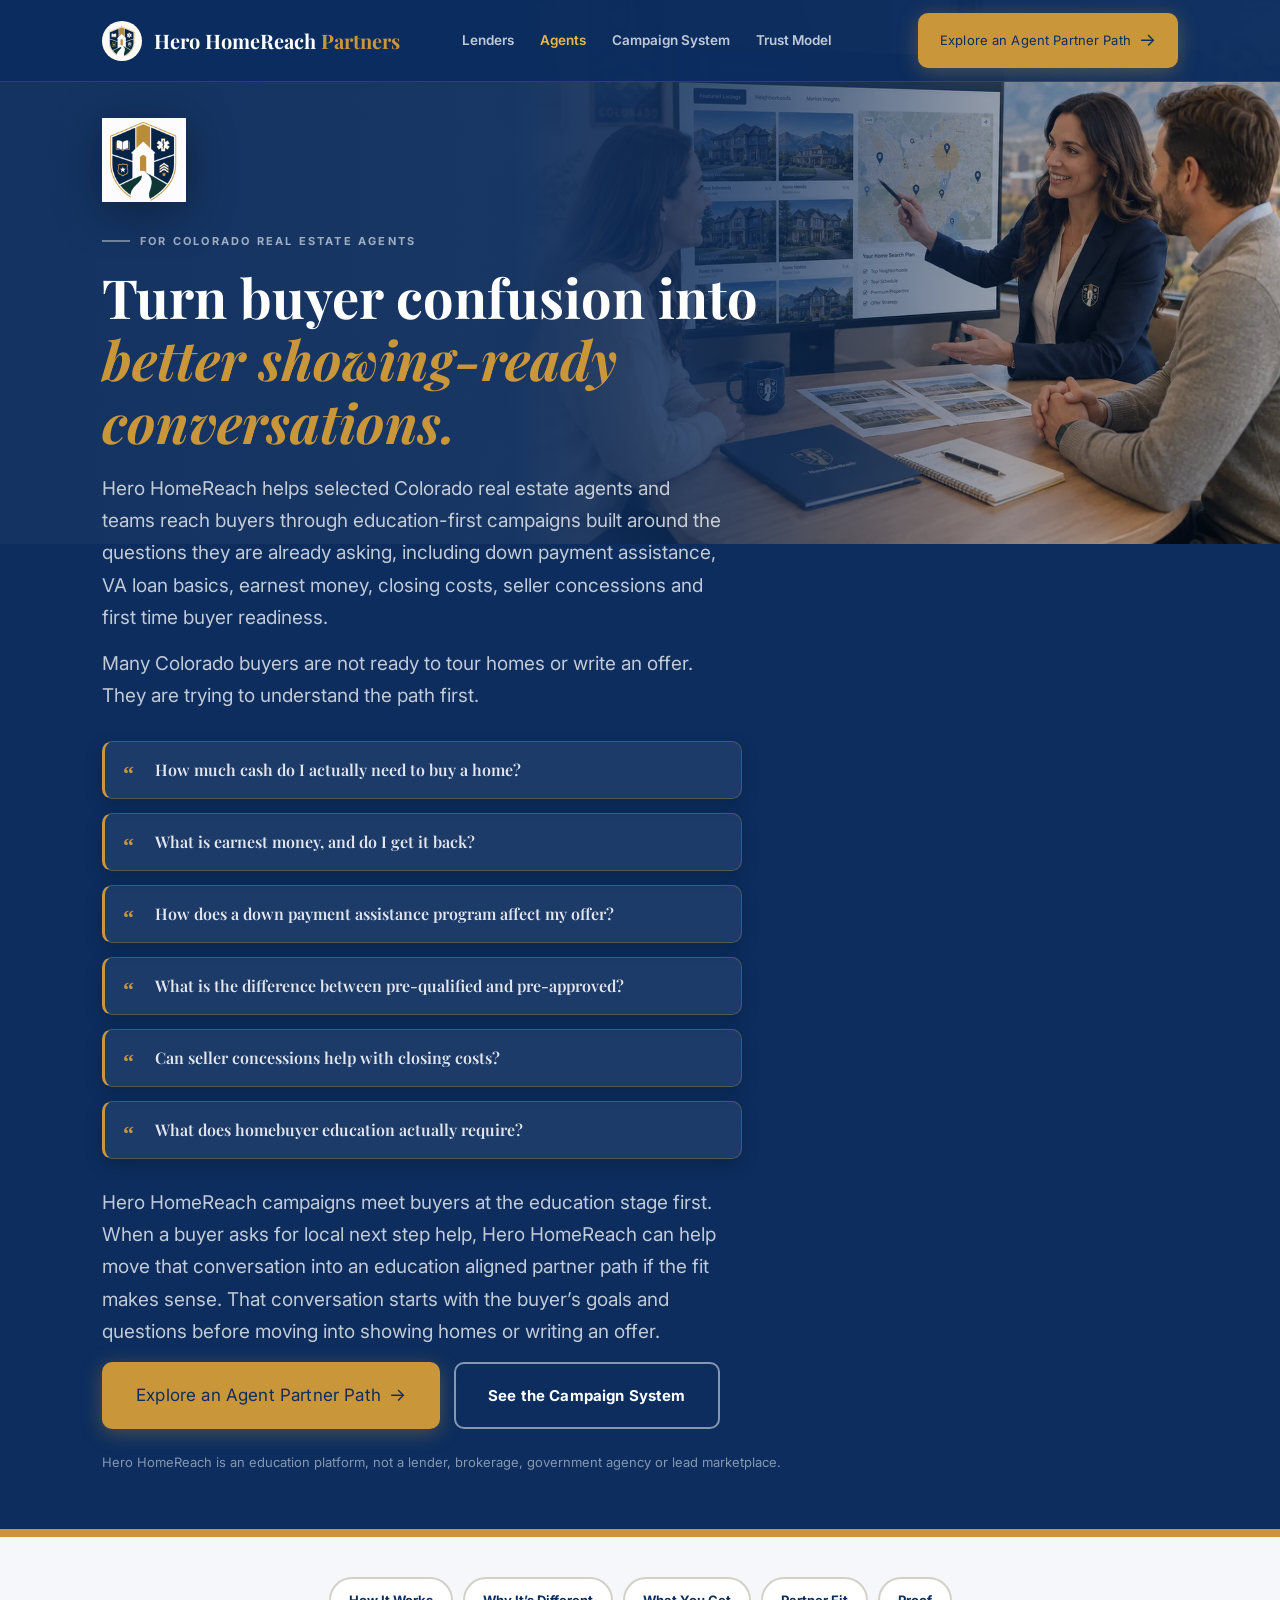
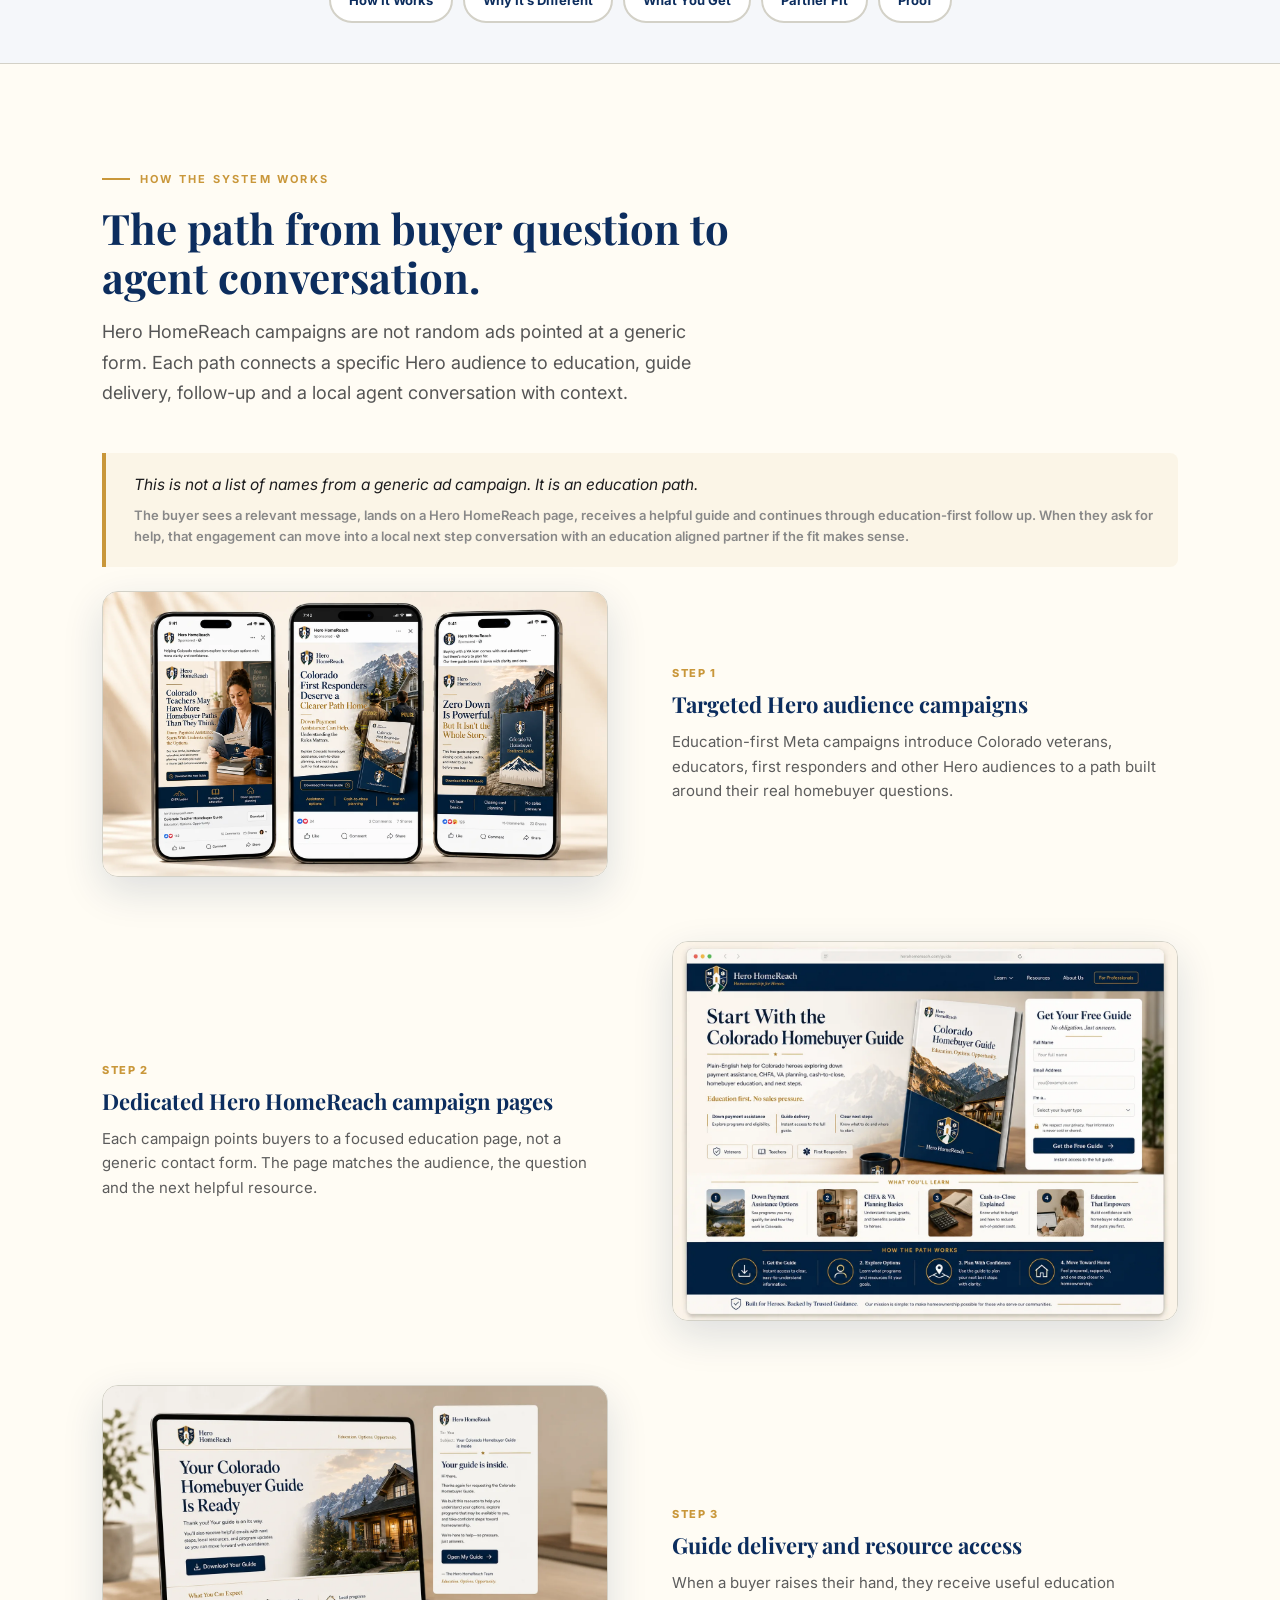
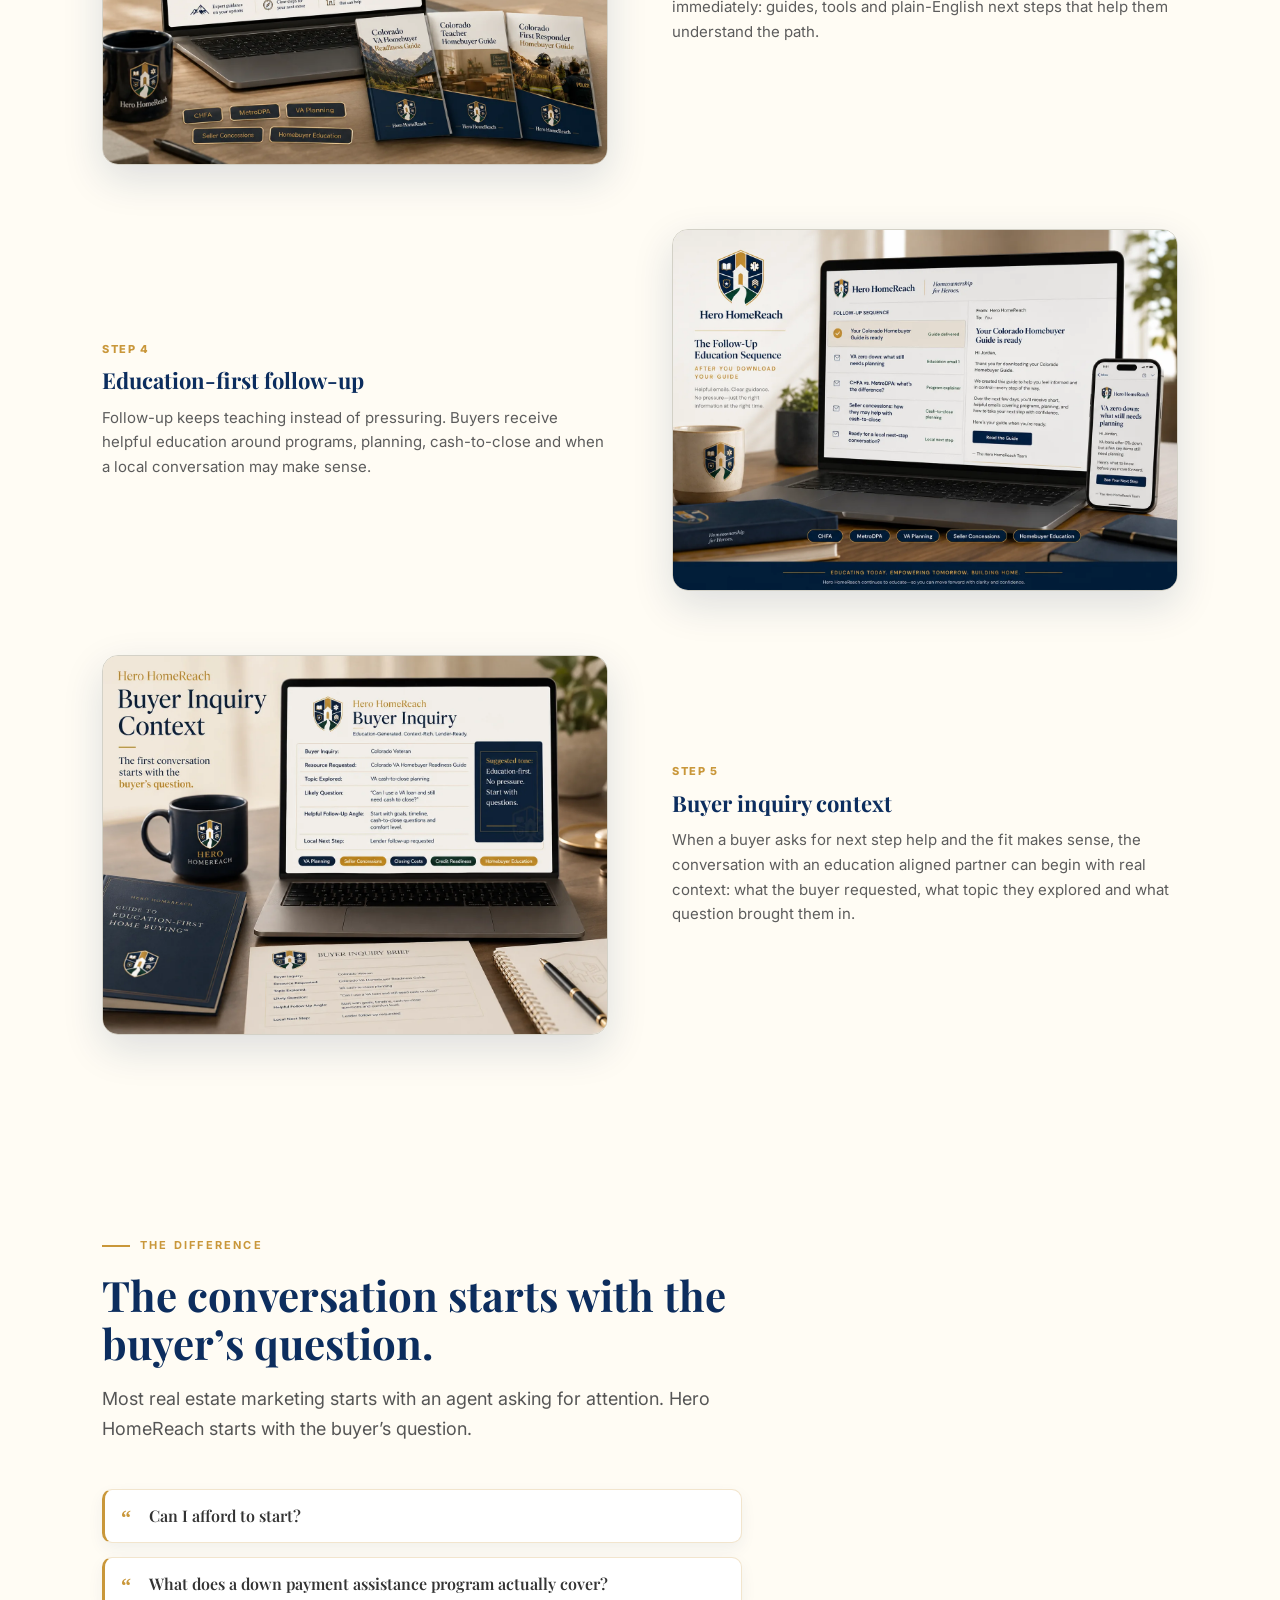
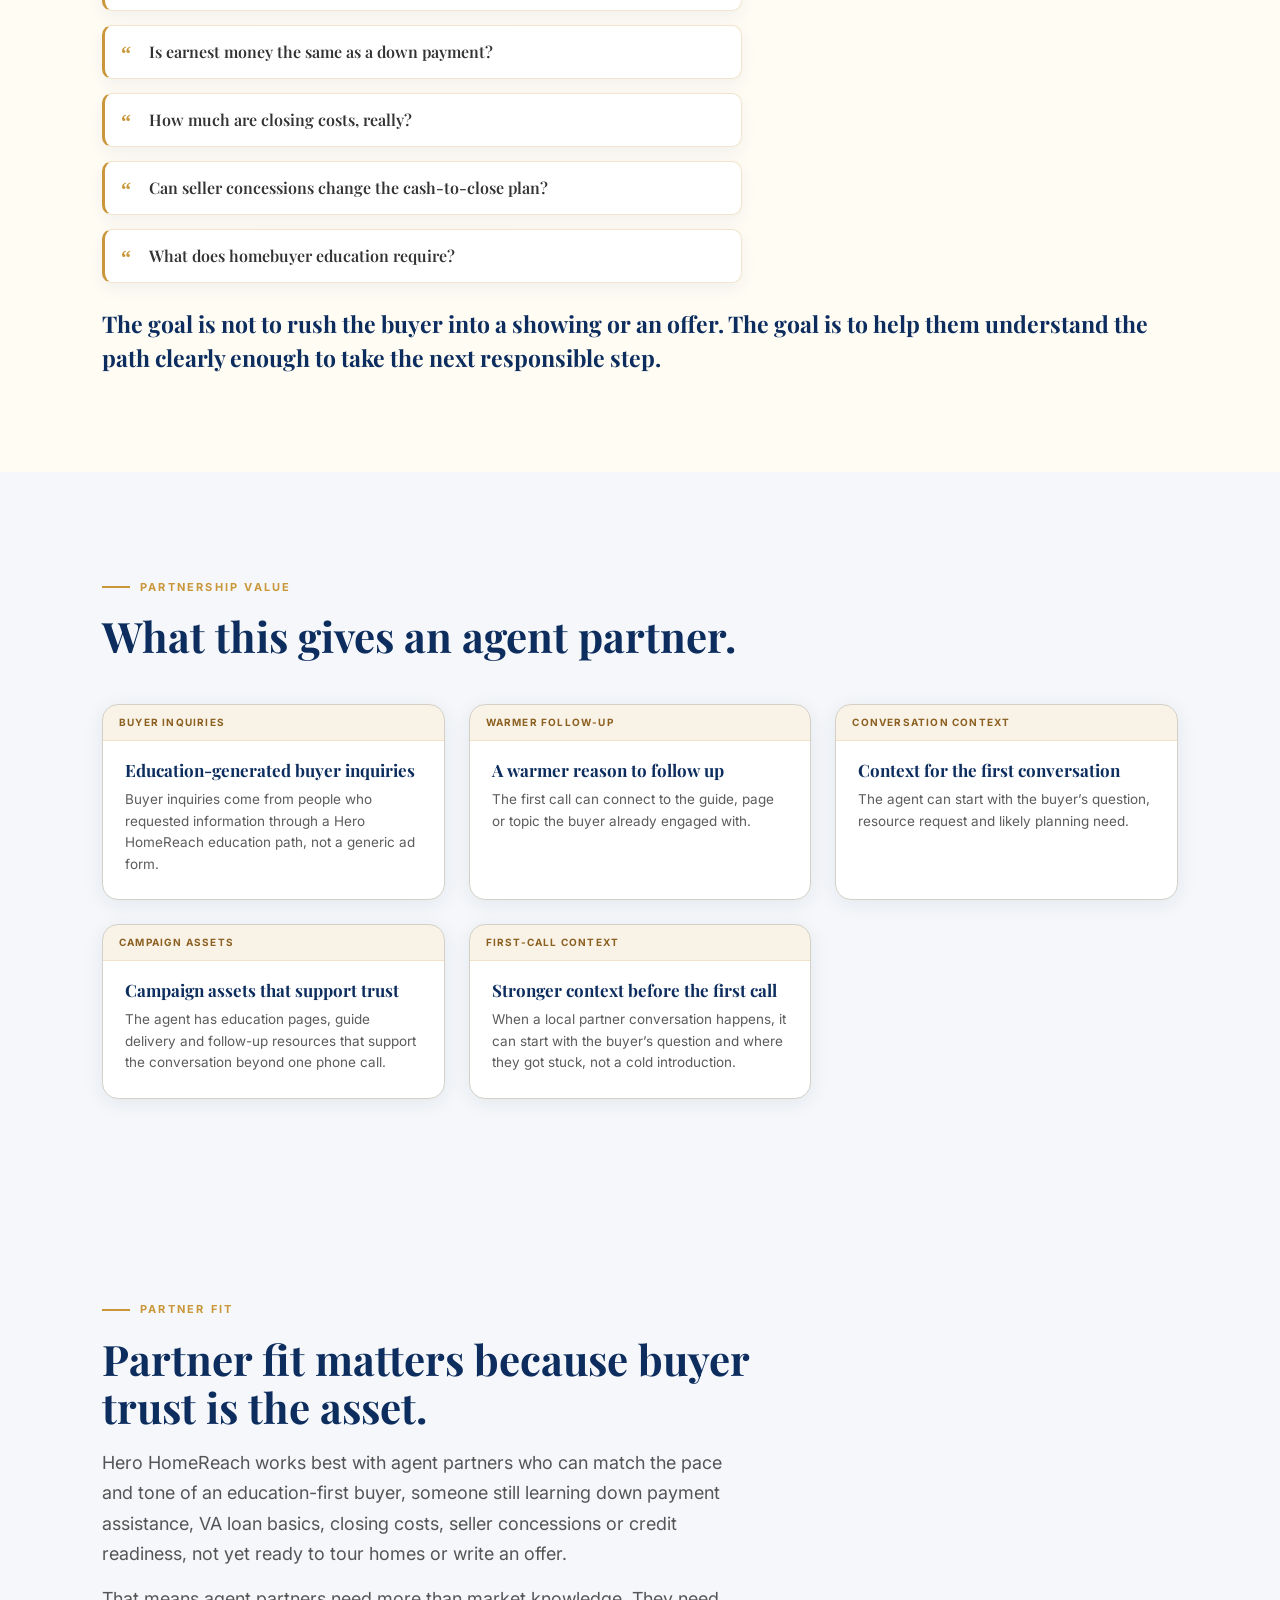
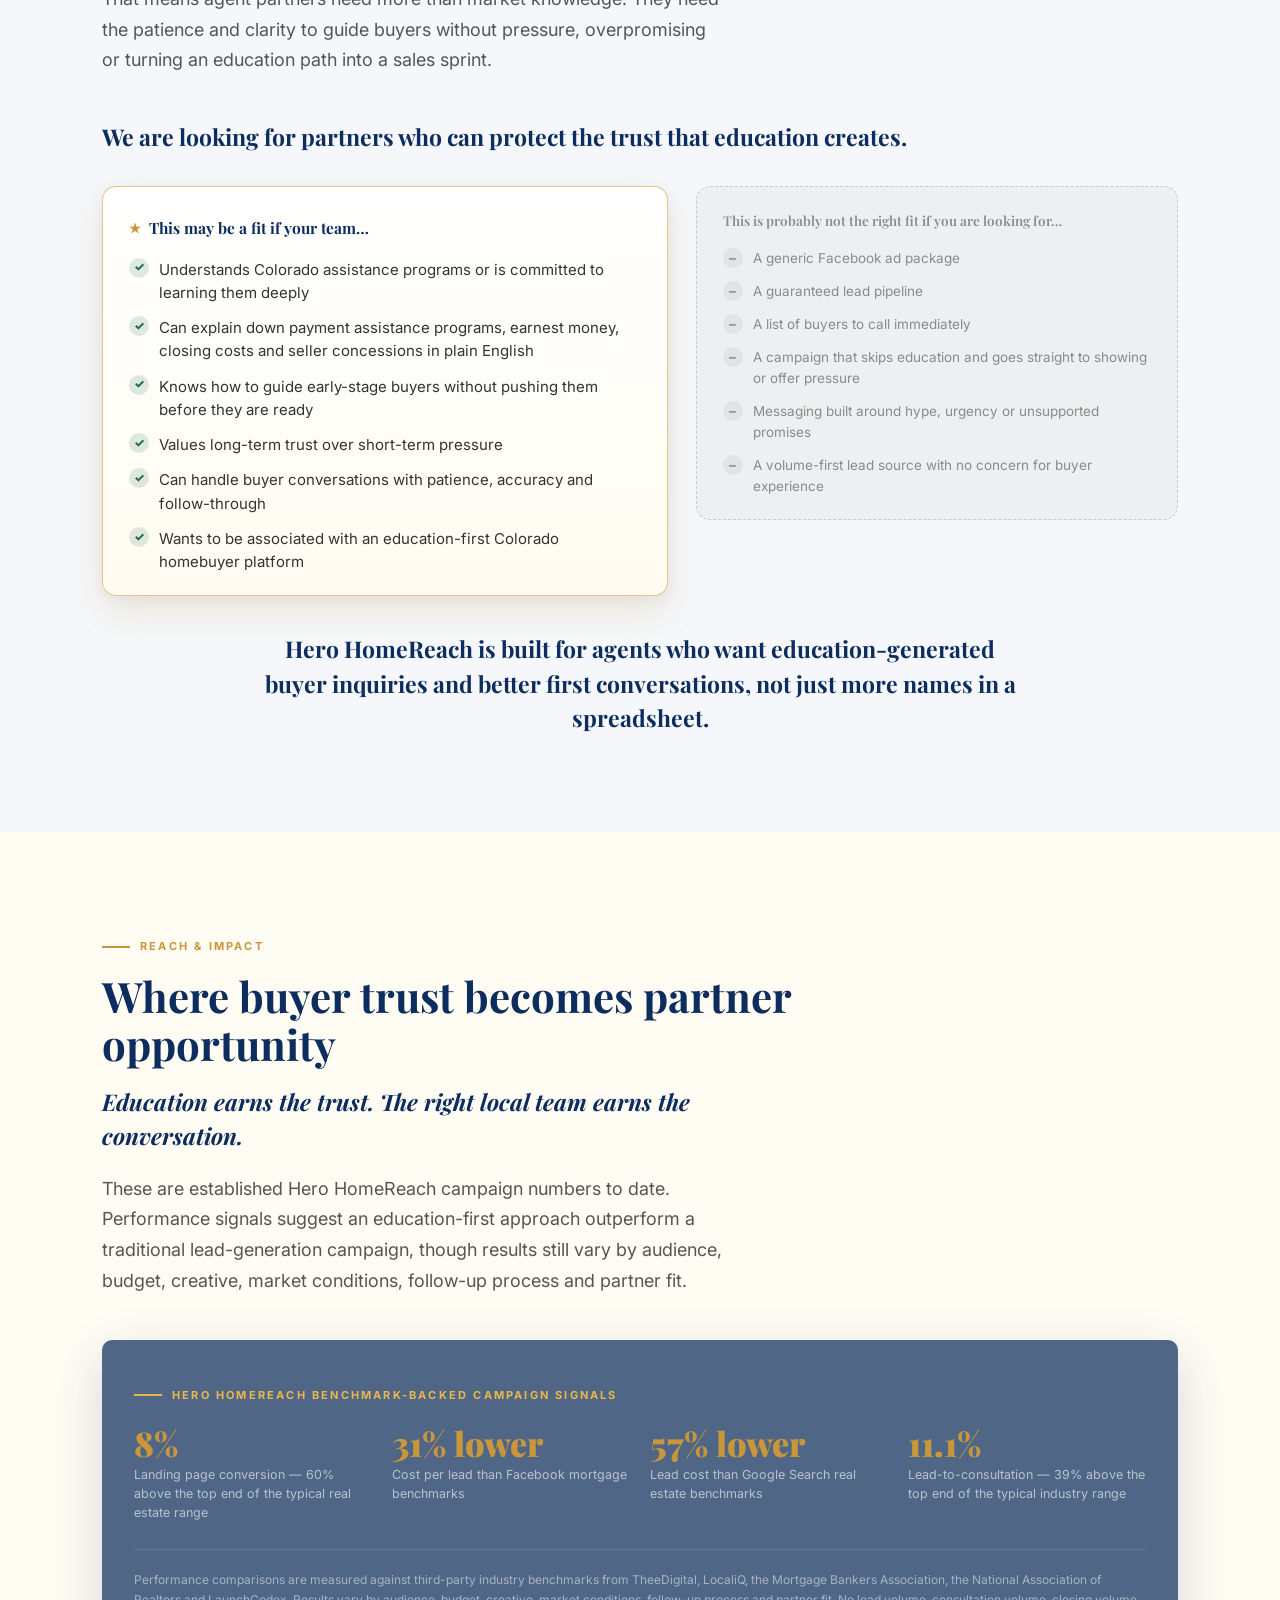
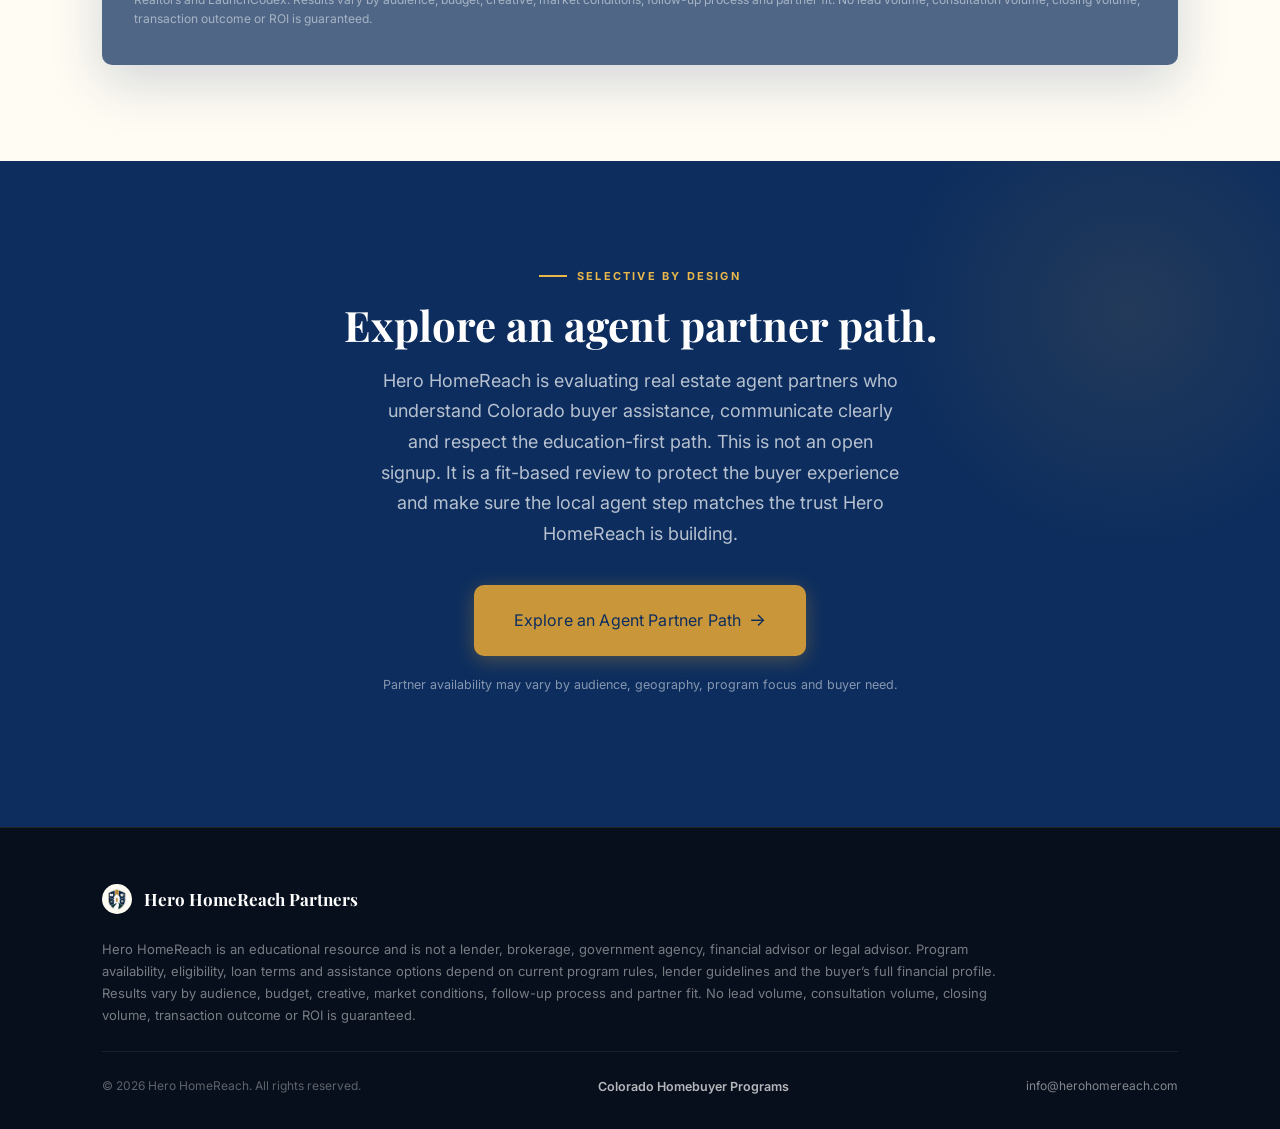
==== commit 87b45c27: "Update index.html" ====
--- a/agents/index.html
+++ b/agents/index.html
@@ -285,7 +285,7 @@
       <div class="eyebrow">Reach &amp; Impact</div>
       <h2>Where buyer trust becomes partner opportunity</h2>
       <p class="emphasis-line" style="font-style: italic; margin: 10px 0 20px;">Education earns the trust. The right local team earns the conversation.</p>
-      <p class="lede">These are actual Hero HomeReach campaign numbers to date. Early signals suggest an education-first approach can outperform a traditional lead-generation campaign, though results still vary by audience, budget, creative, market conditions, follow-up process and partner fit.</p>
+      <p class="lede">These are established Hero HomeReach campaign numbers to date. Performance signals suggest an education-first approach outperform a traditional lead-generation campaign, though results still vary by audience, budget, creative, market conditions, follow-up process and partner fit.</p>
     </div>
     <div class="stat-card fade-up delay-1">
       <div class="eyebrow on-navy" style="margin-bottom:22px;">Hero HomeReach Benchmark-Backed Campaign Signals</div>
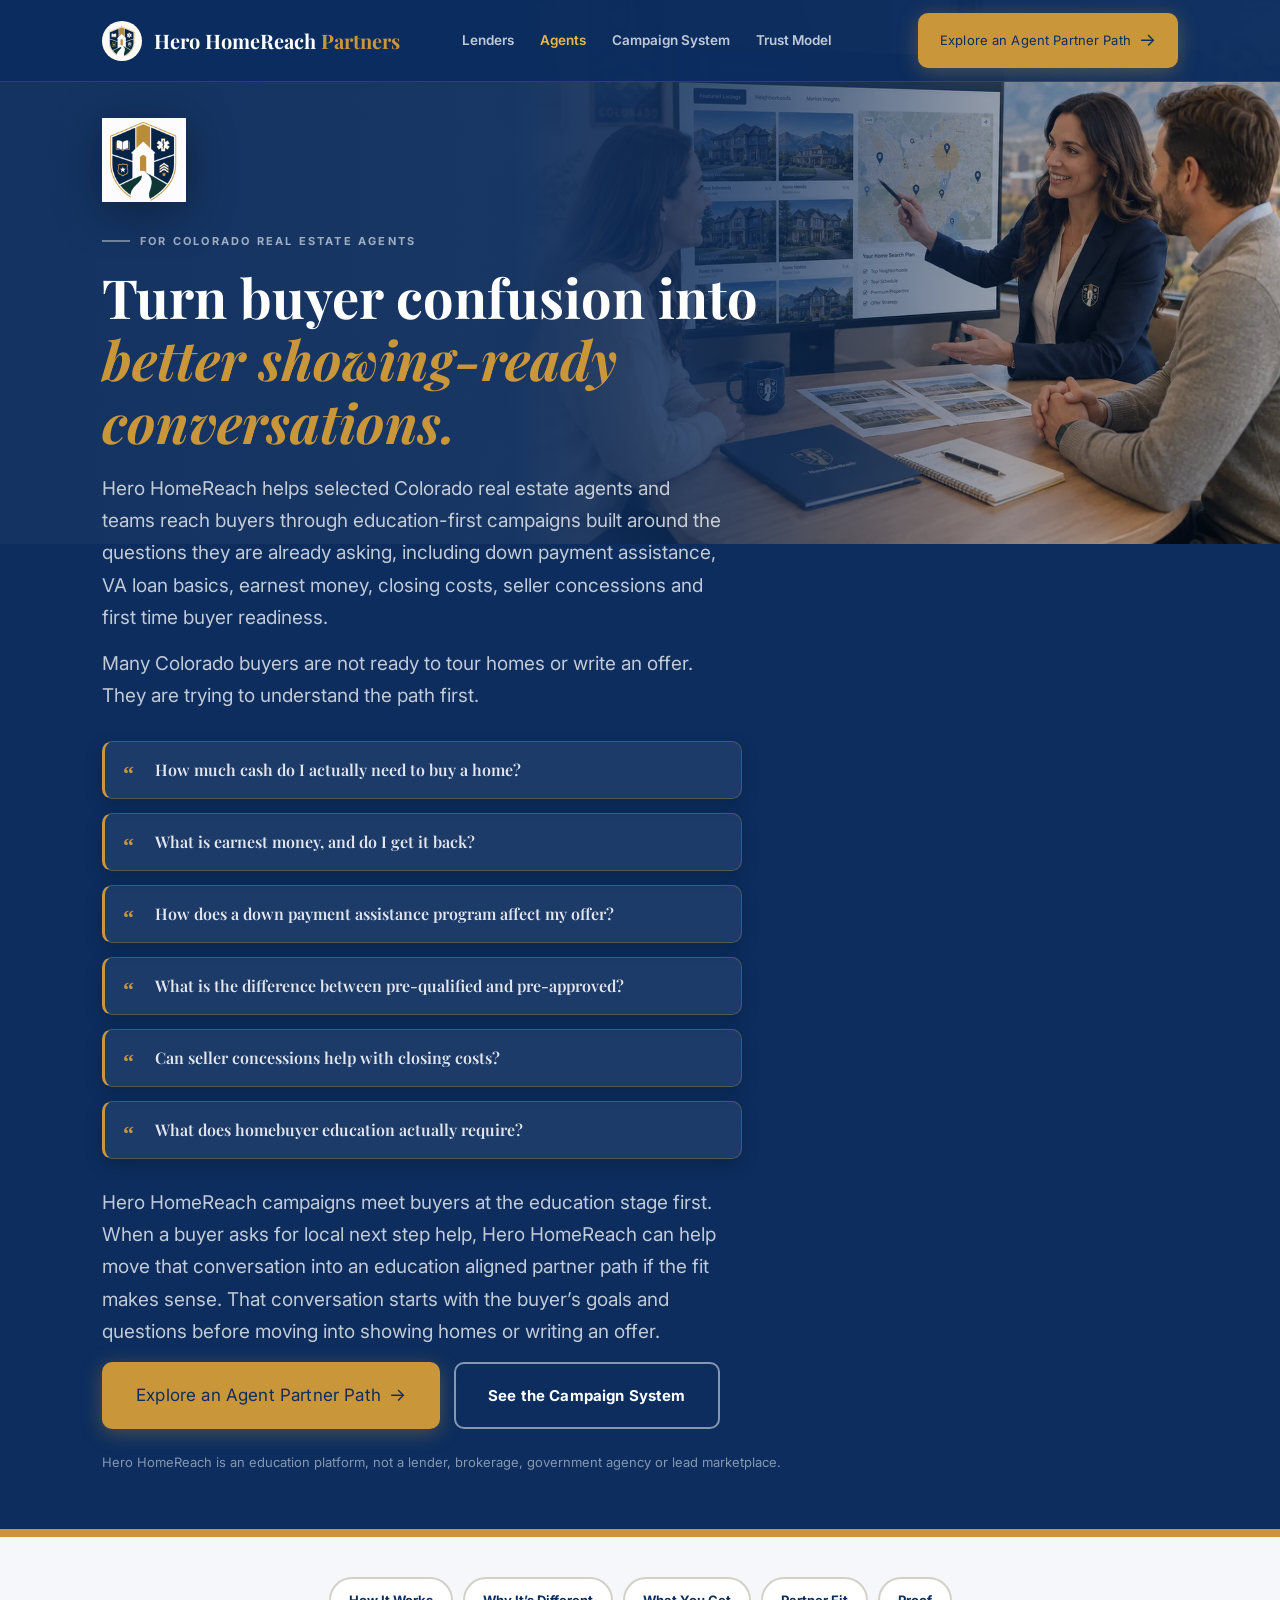
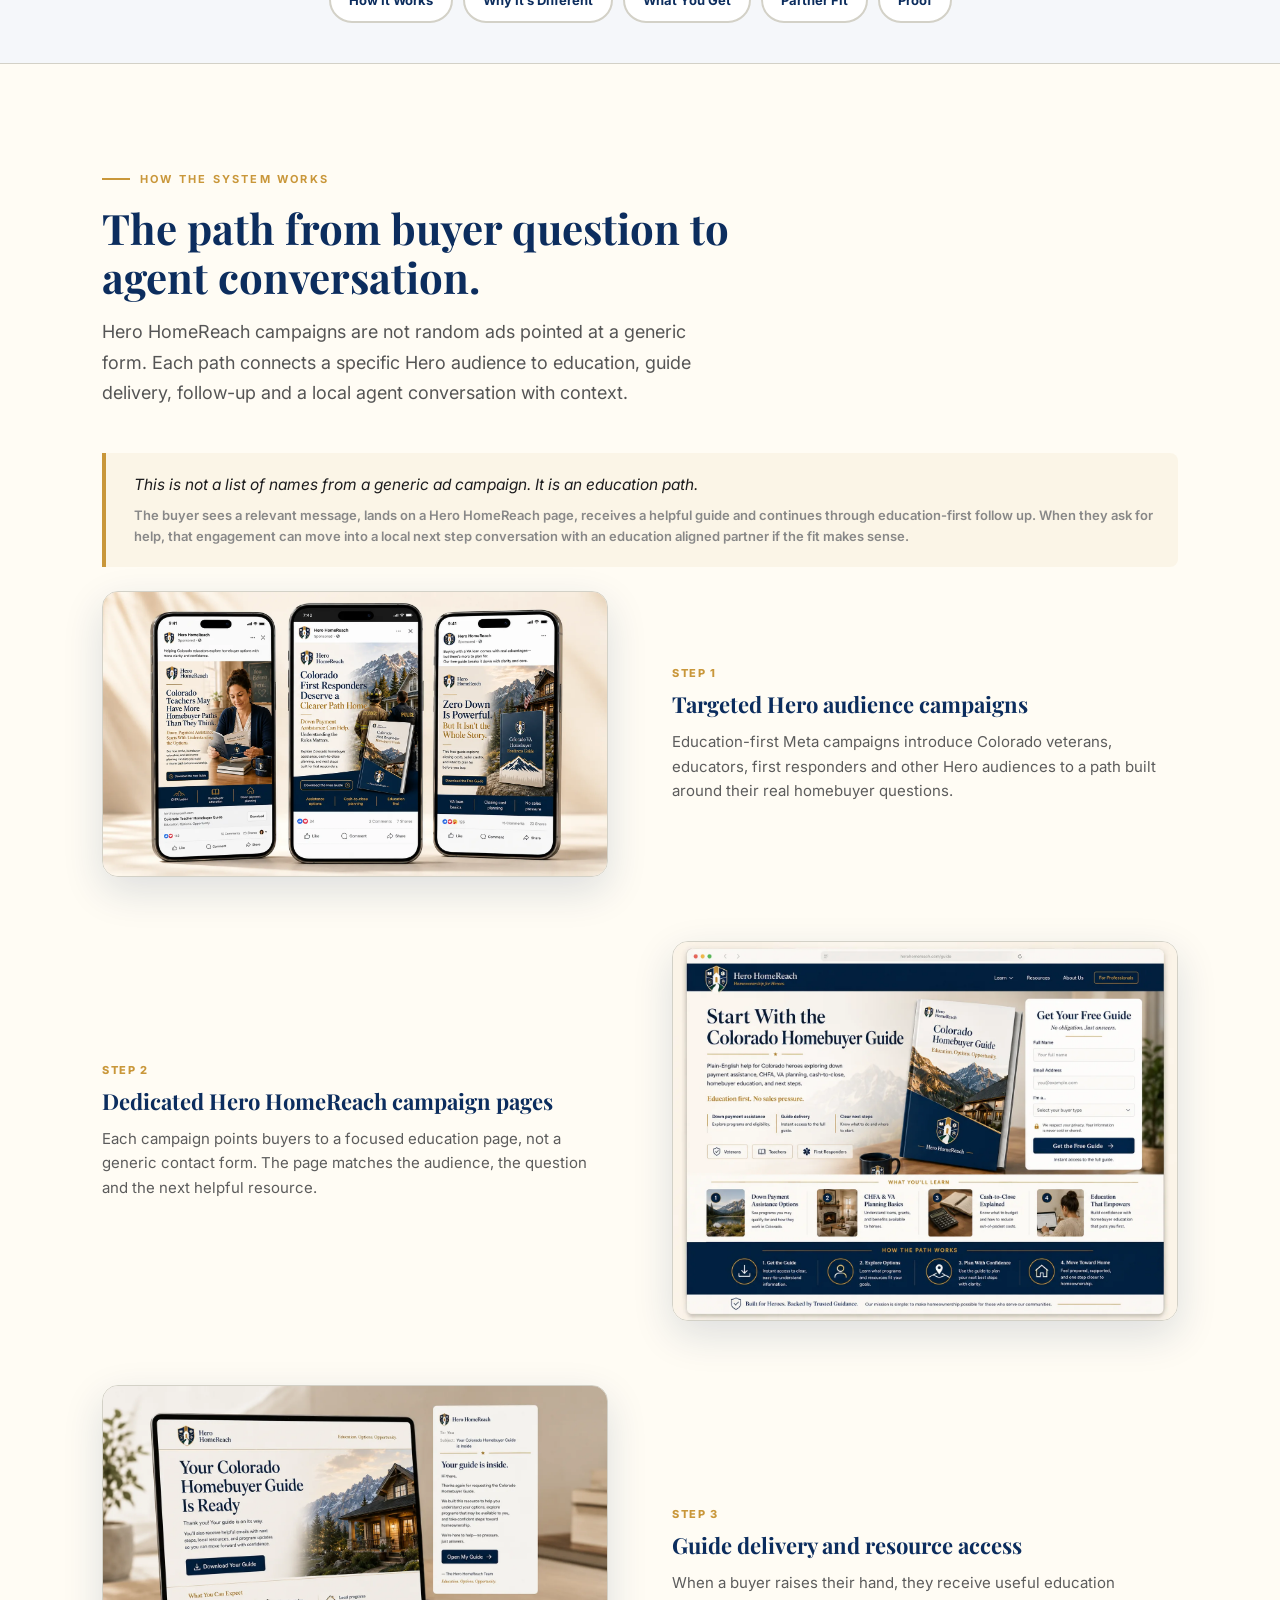
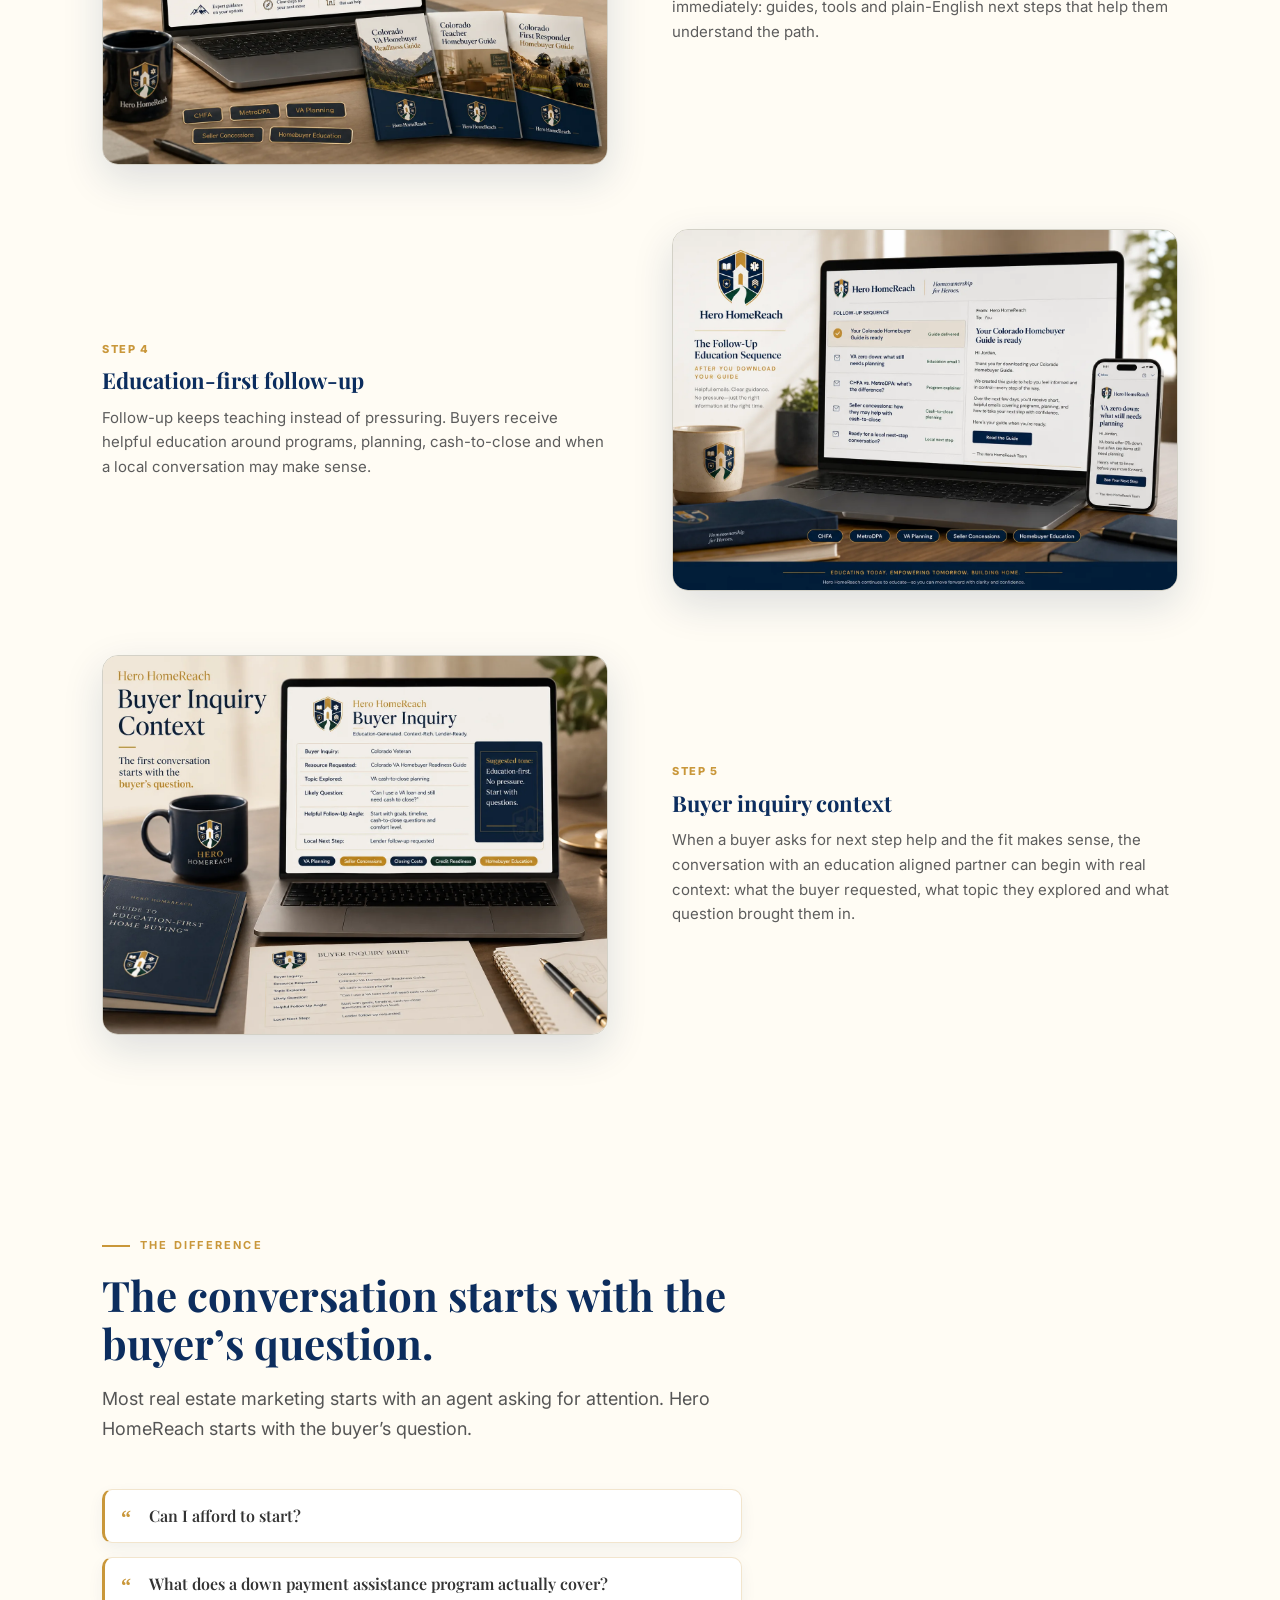
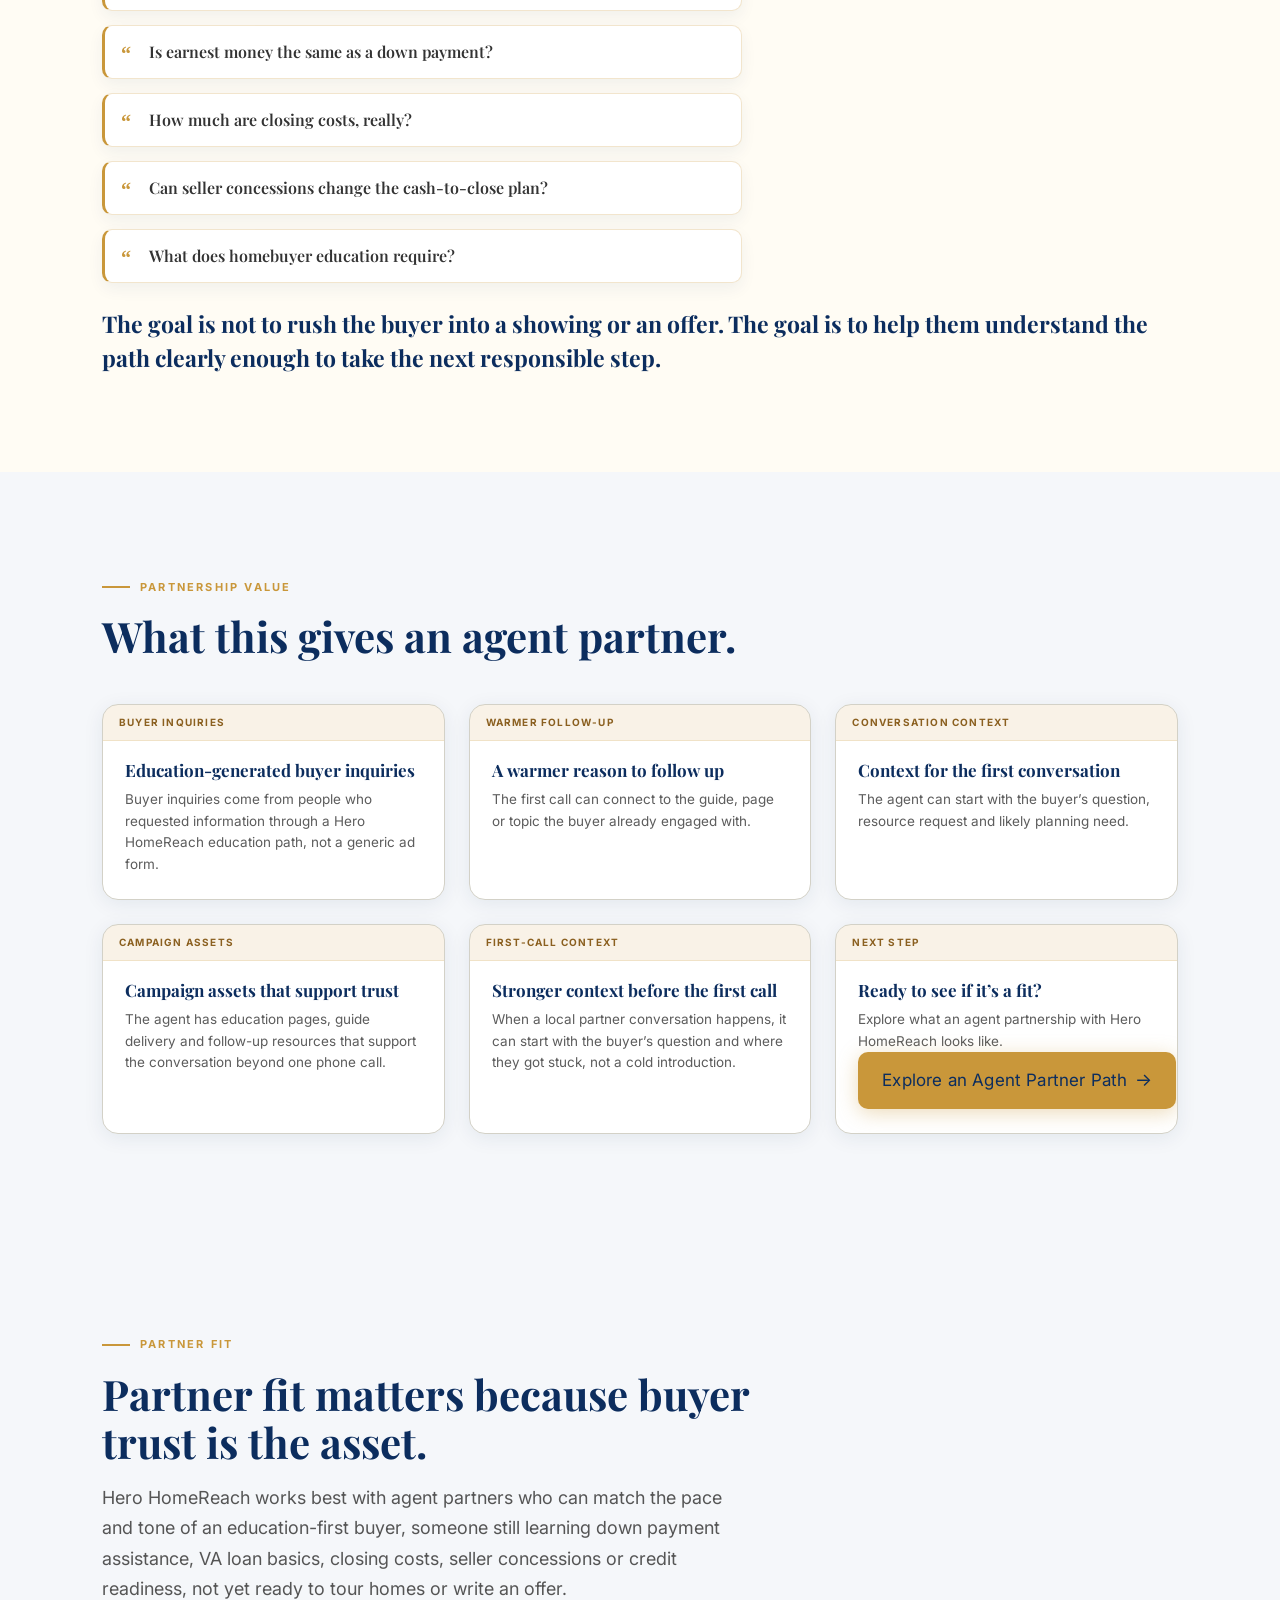
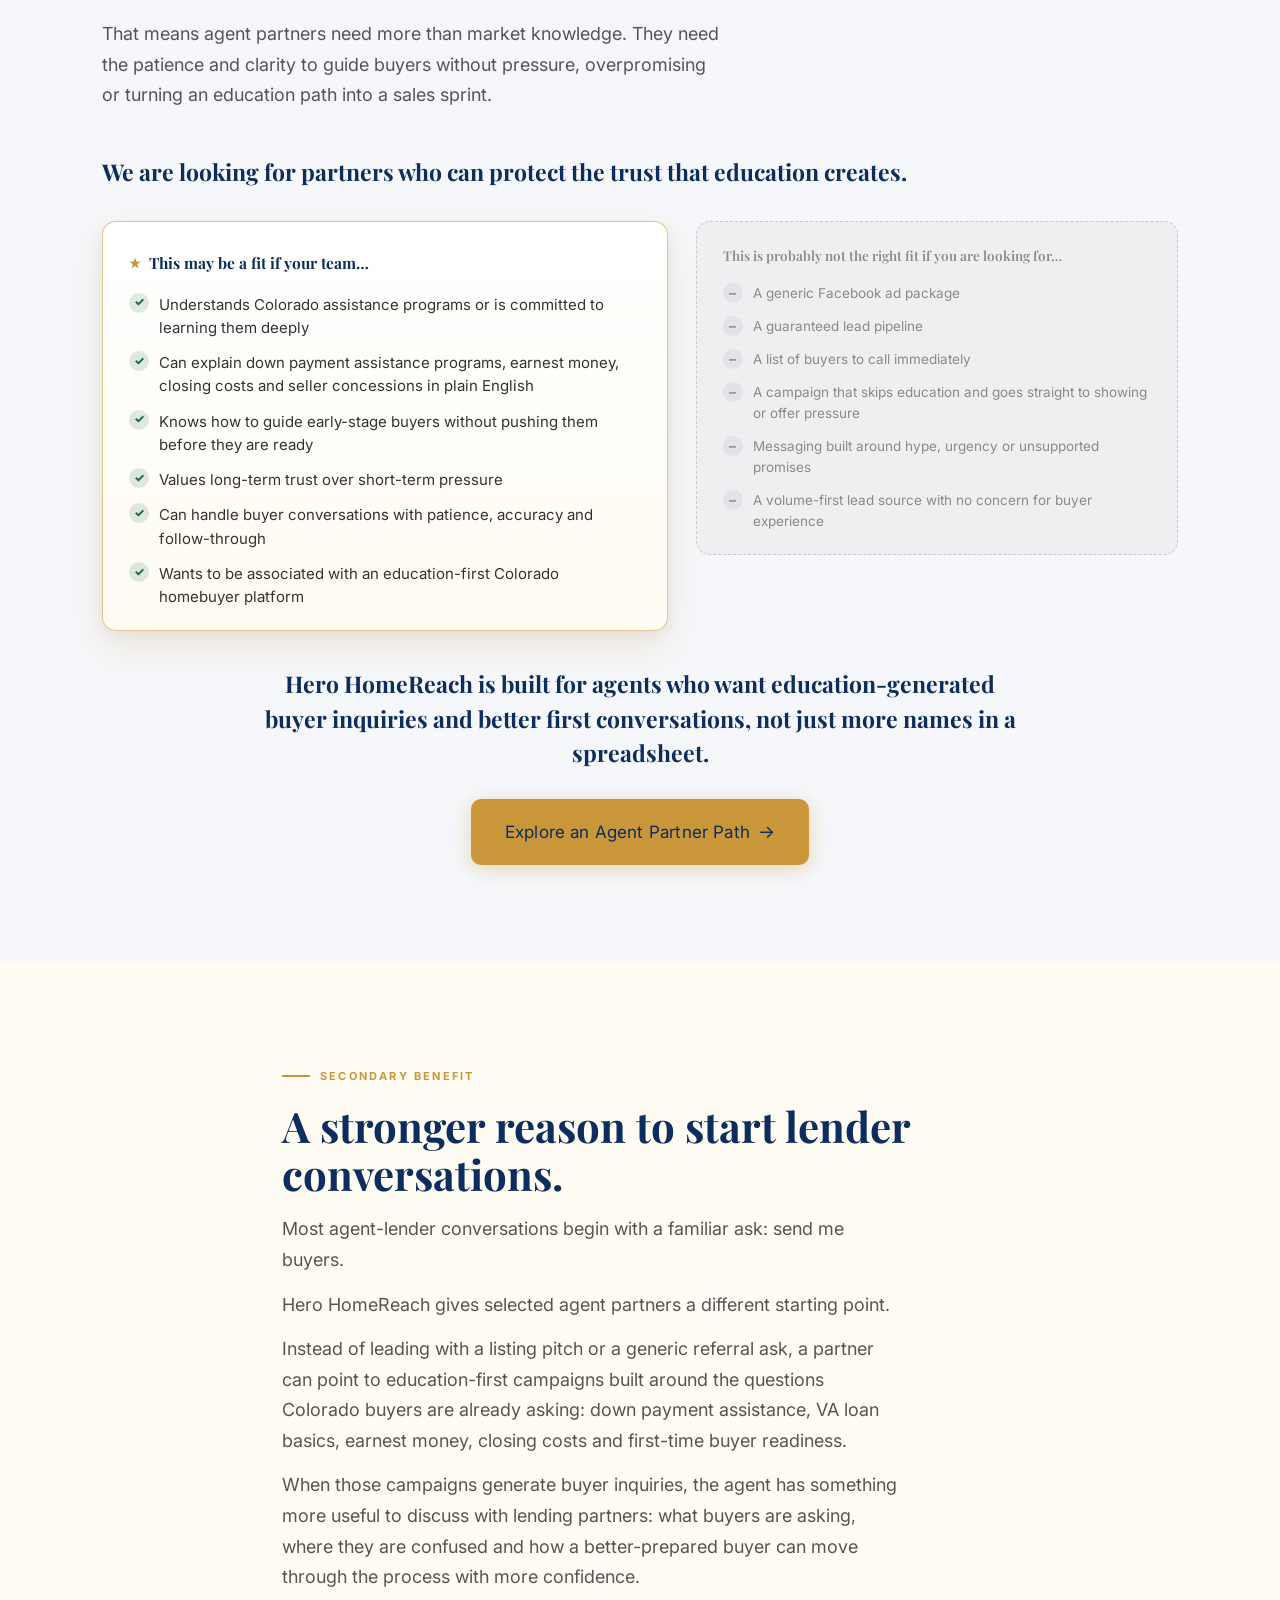
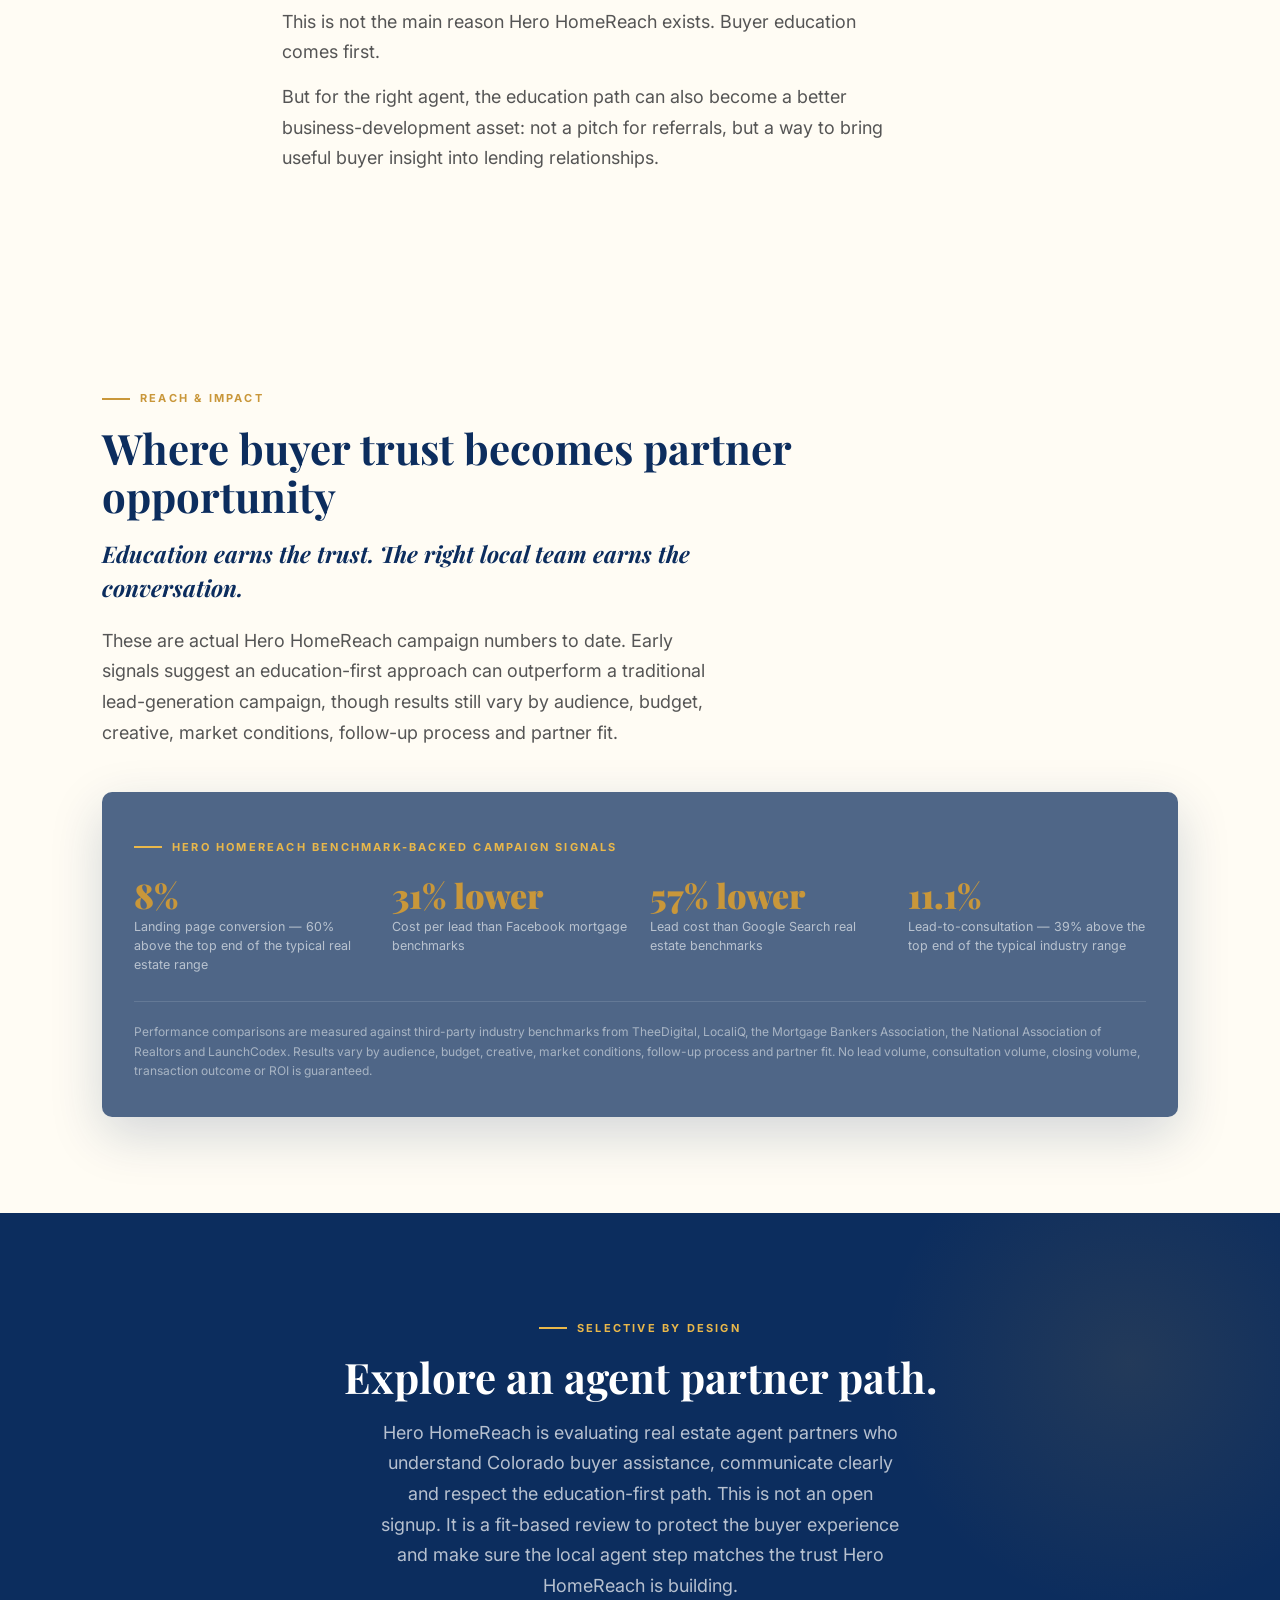
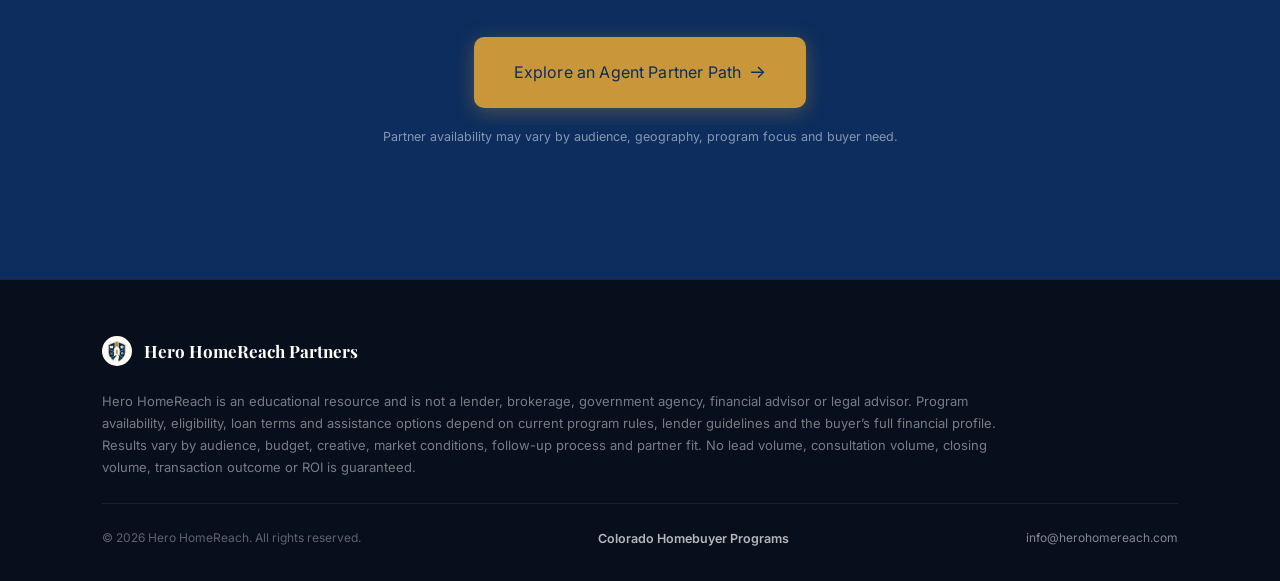
==== commit 0638e25c: "Update index.html" ====
--- a/agents/index.html
+++ b/agents/index.html
@@ -226,6 +226,14 @@
           <p>When a local partner conversation happens, it can start with the buyer&rsquo;s question and where they got stuck, not a cold introduction.</p>
         </div>
       </div>
+      <div class="value-card value-card--cta">
+        <div class="value-card__label value-card__label--cta"><span>Next Step</span></div>
+        <div class="value-card__body value-card__body--cta">
+          <h3>Ready to see if it&rsquo;s a fit?</h3>
+          <p>Explore what an agent partnership with Hero HomeReach looks like.</p>
+          <button type="button" class="btn btn-gold btn-arrow btn-sm" data-open-partner-modal>Explore an Agent Partner Path</button>
+        </div>
+      </div>
     </div>
   </div>
 </section>
@@ -263,9 +271,12 @@
       </div>
     </div>
     <p class="emphasis-line fade-up" style="margin-top:36px; text-align:center; max-width:760px; margin-left:auto; margin-right:auto;">Hero HomeReach is built for agents who want education-generated buyer inquiries and better first conversations, not just more names in a spreadsheet.</p>
+    <div class="fade-up" style="text-align:center; margin-top:28px;">
+      <button type="button" class="btn btn-gold btn-arrow" data-open-partner-modal>Explore an Agent Partner Path</button>
+    </div>
   </div>
 </section>
-<!--<section class="section bg-cream">
+<section class="section bg-cream">
   <div class="container--narrow">
     <div class="section-intro fade-up" style="margin-bottom:0;">
       <div class="eyebrow">Secondary Benefit</div>
@@ -278,14 +289,13 @@
       <p class="lede">But for the right agent, the education path can also become a better business-development asset: not a pitch for referrals, but a way to bring useful buyer insight into lending relationships.</p>
     </div>
   </div>
-</section>-->
-  <section class="section bg-cream" id="support-expands">
+</section><section class="section bg-cream" id="support-expands">
   <div class="container">
     <div class="section-intro fade-up">
       <div class="eyebrow">Reach &amp; Impact</div>
       <h2>Where buyer trust becomes partner opportunity</h2>
       <p class="emphasis-line" style="font-style: italic; margin: 10px 0 20px;">Education earns the trust. The right local team earns the conversation.</p>
-      <p class="lede">These are established Hero HomeReach campaign numbers to date. Performance signals suggest an education-first approach outperform a traditional lead-generation campaign, though results still vary by audience, budget, creative, market conditions, follow-up process and partner fit.</p>
+      <p class="lede">These are actual Hero HomeReach campaign numbers to date. Early signals suggest an education-first approach can outperform a traditional lead-generation campaign, though results still vary by audience, budget, creative, market conditions, follow-up process and partner fit.</p>
     </div>
     <div class="stat-card fade-up delay-1">
       <div class="eyebrow on-navy" style="margin-bottom:22px;">Hero HomeReach Benchmark-Backed Campaign Signals</div>
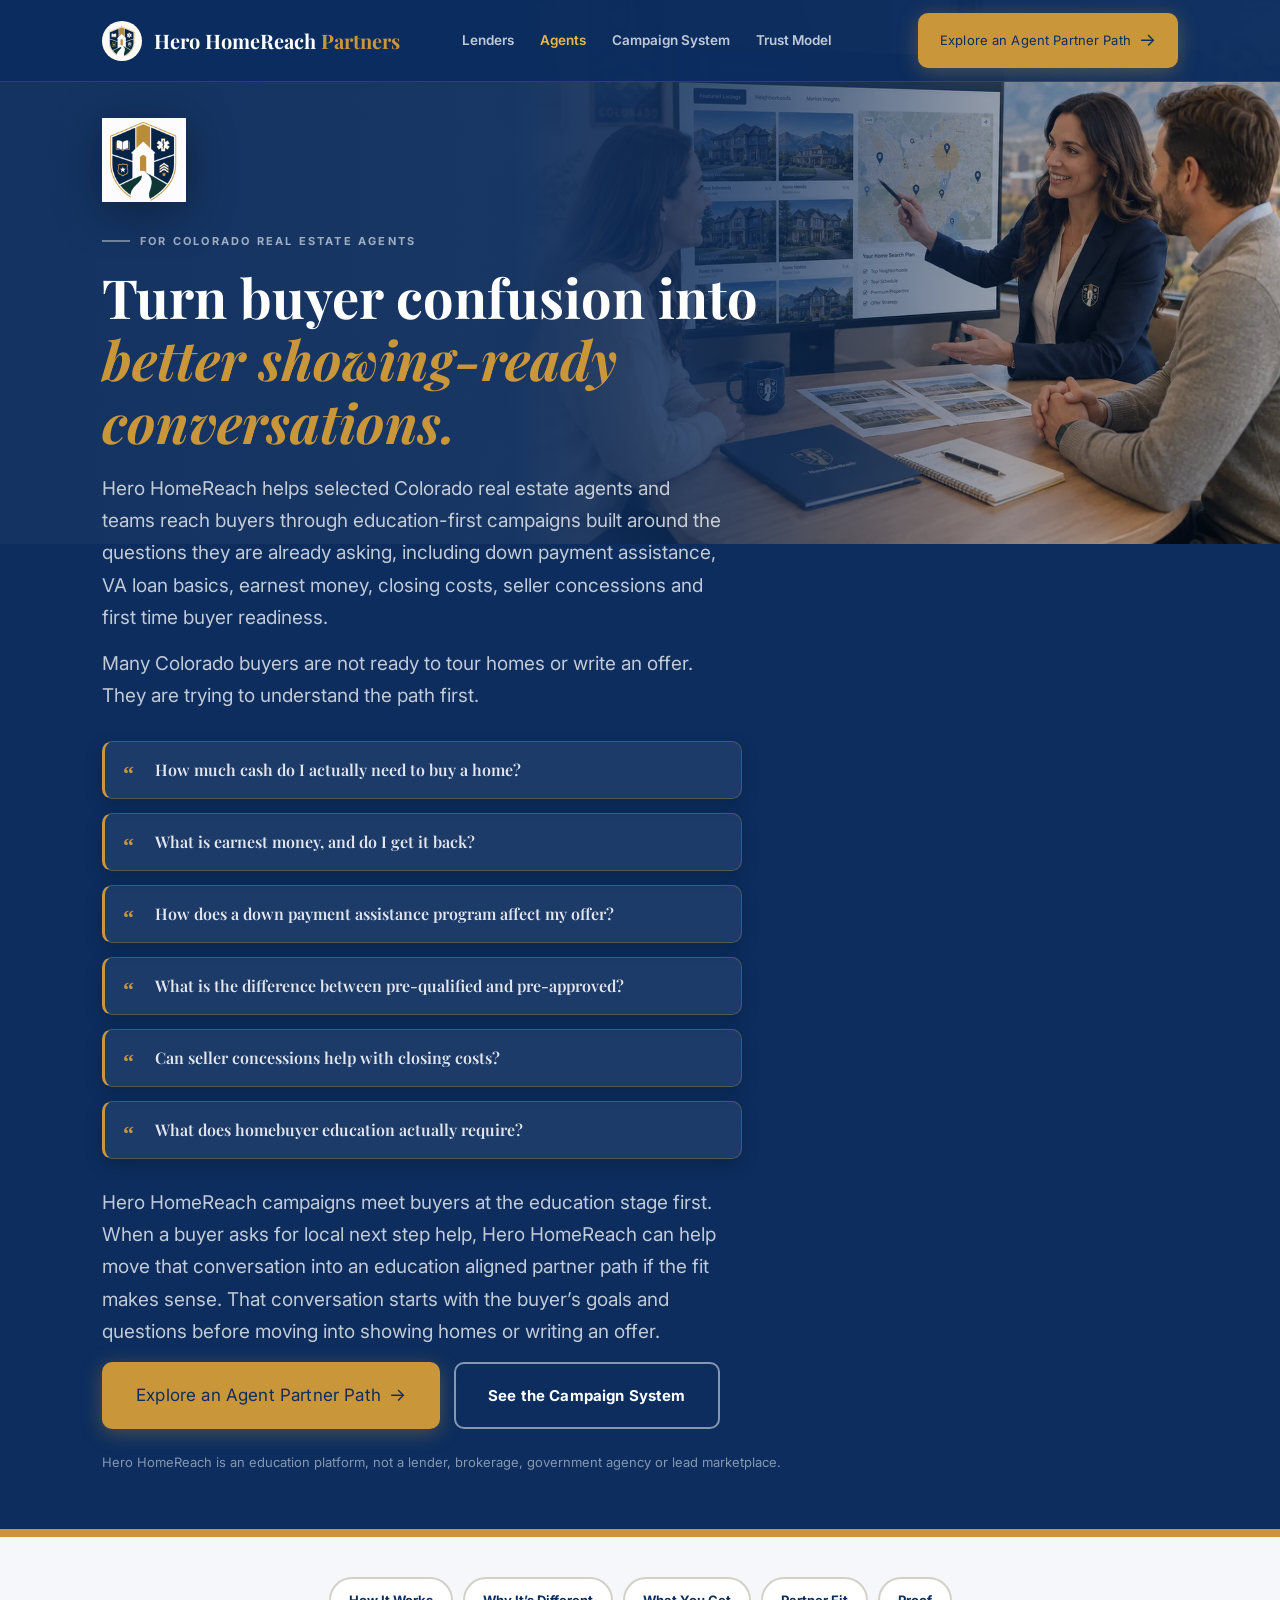
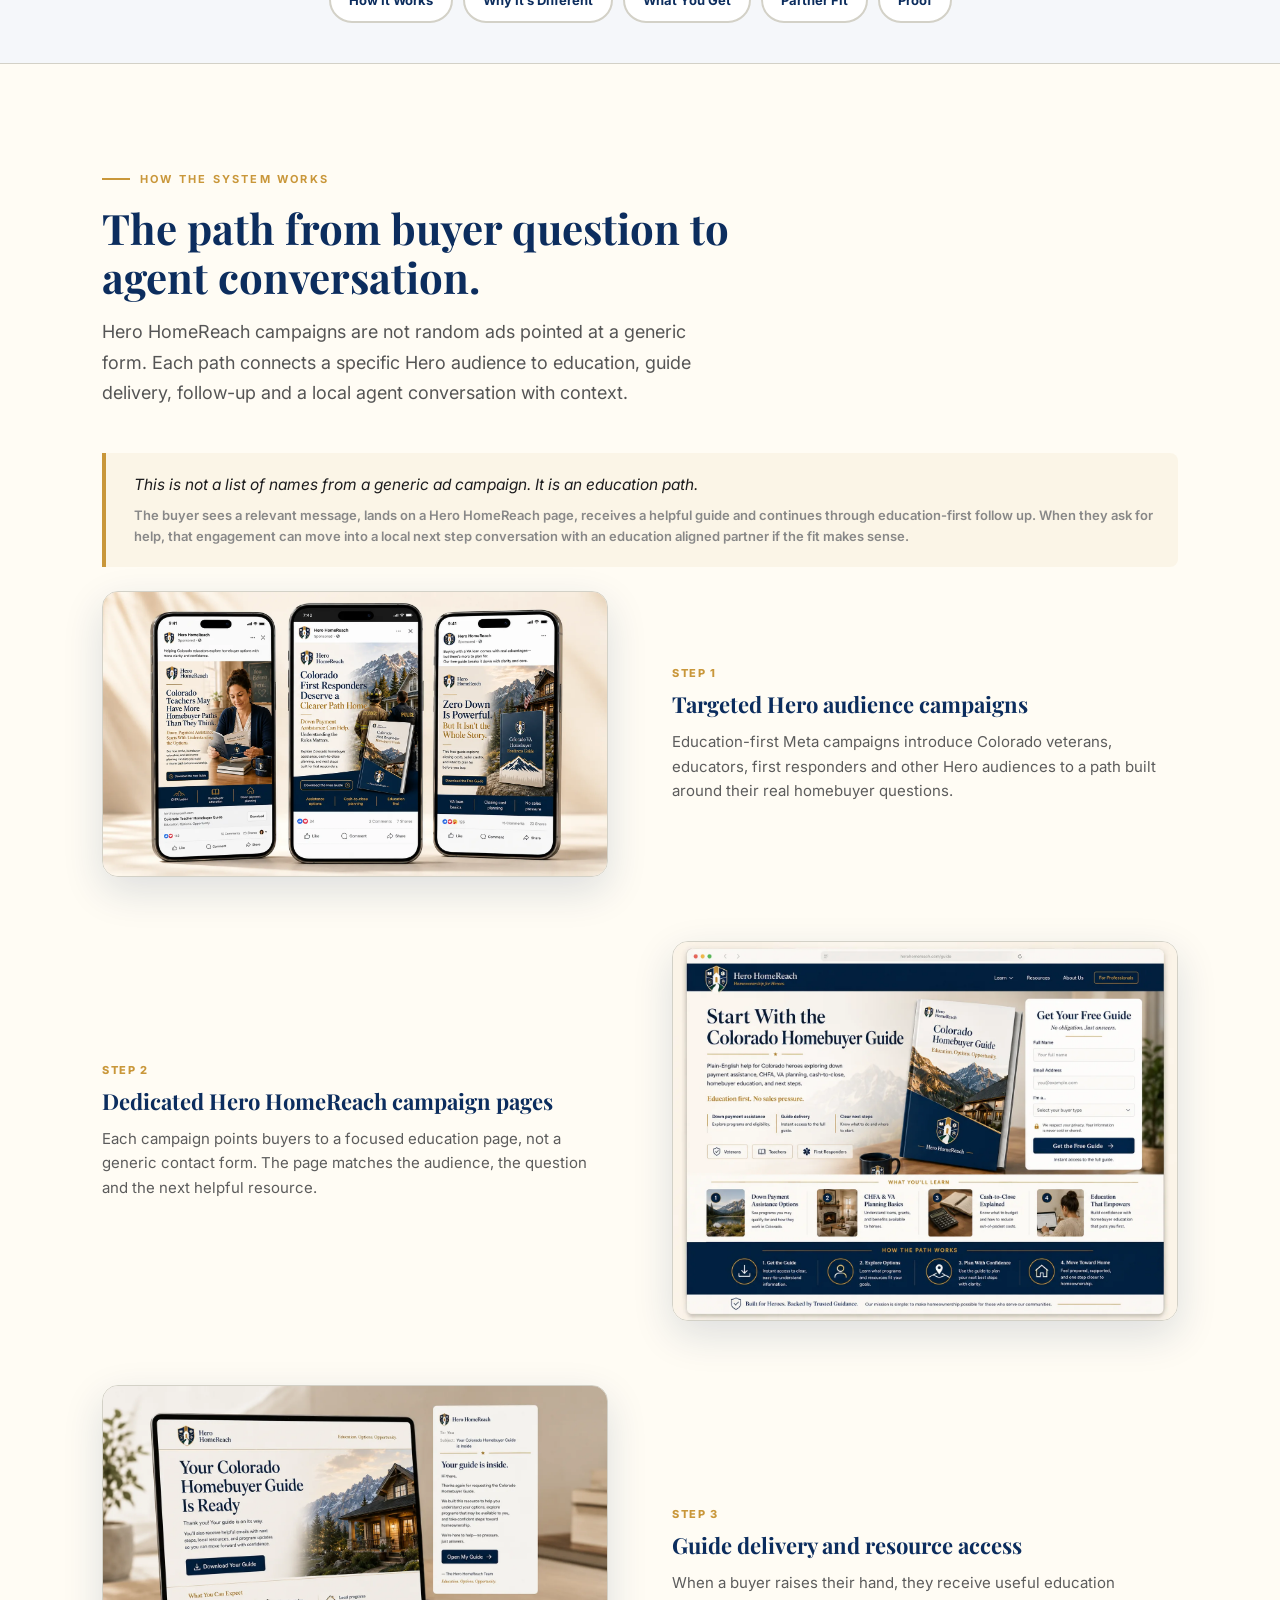
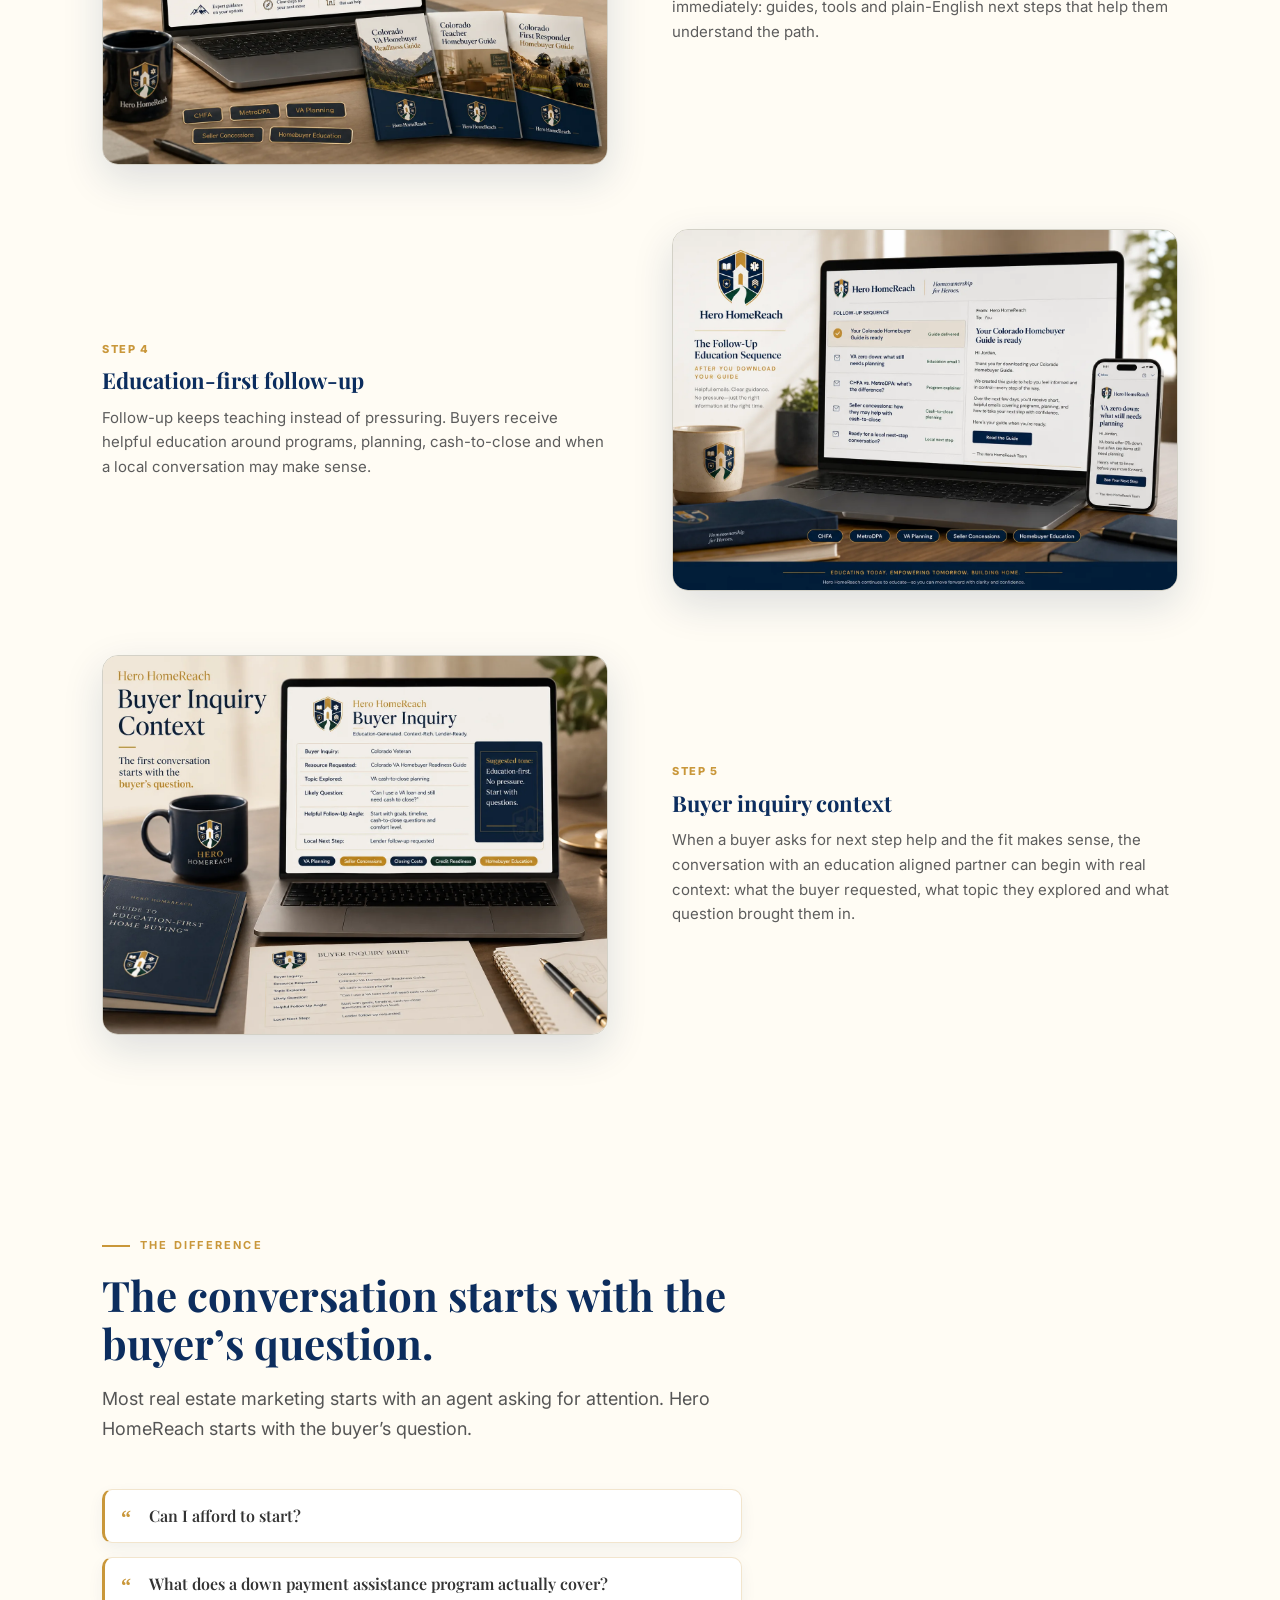
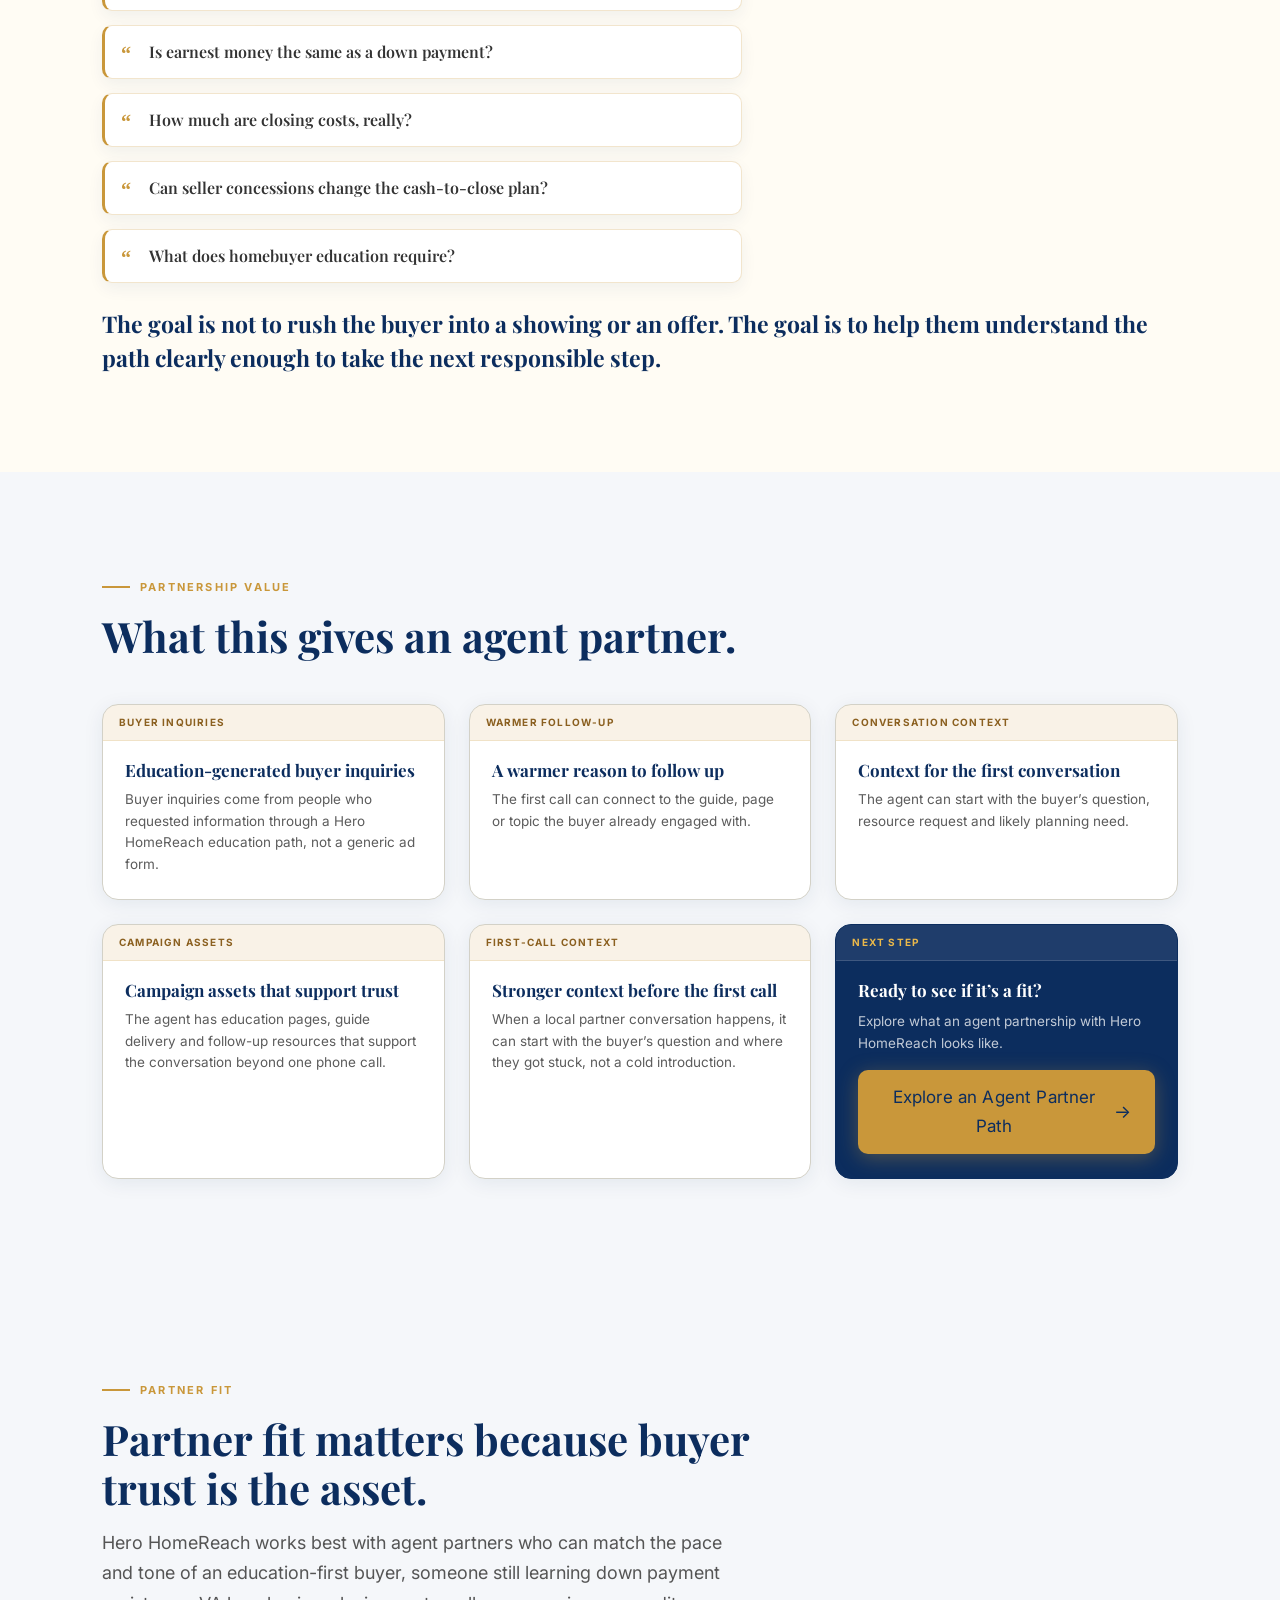
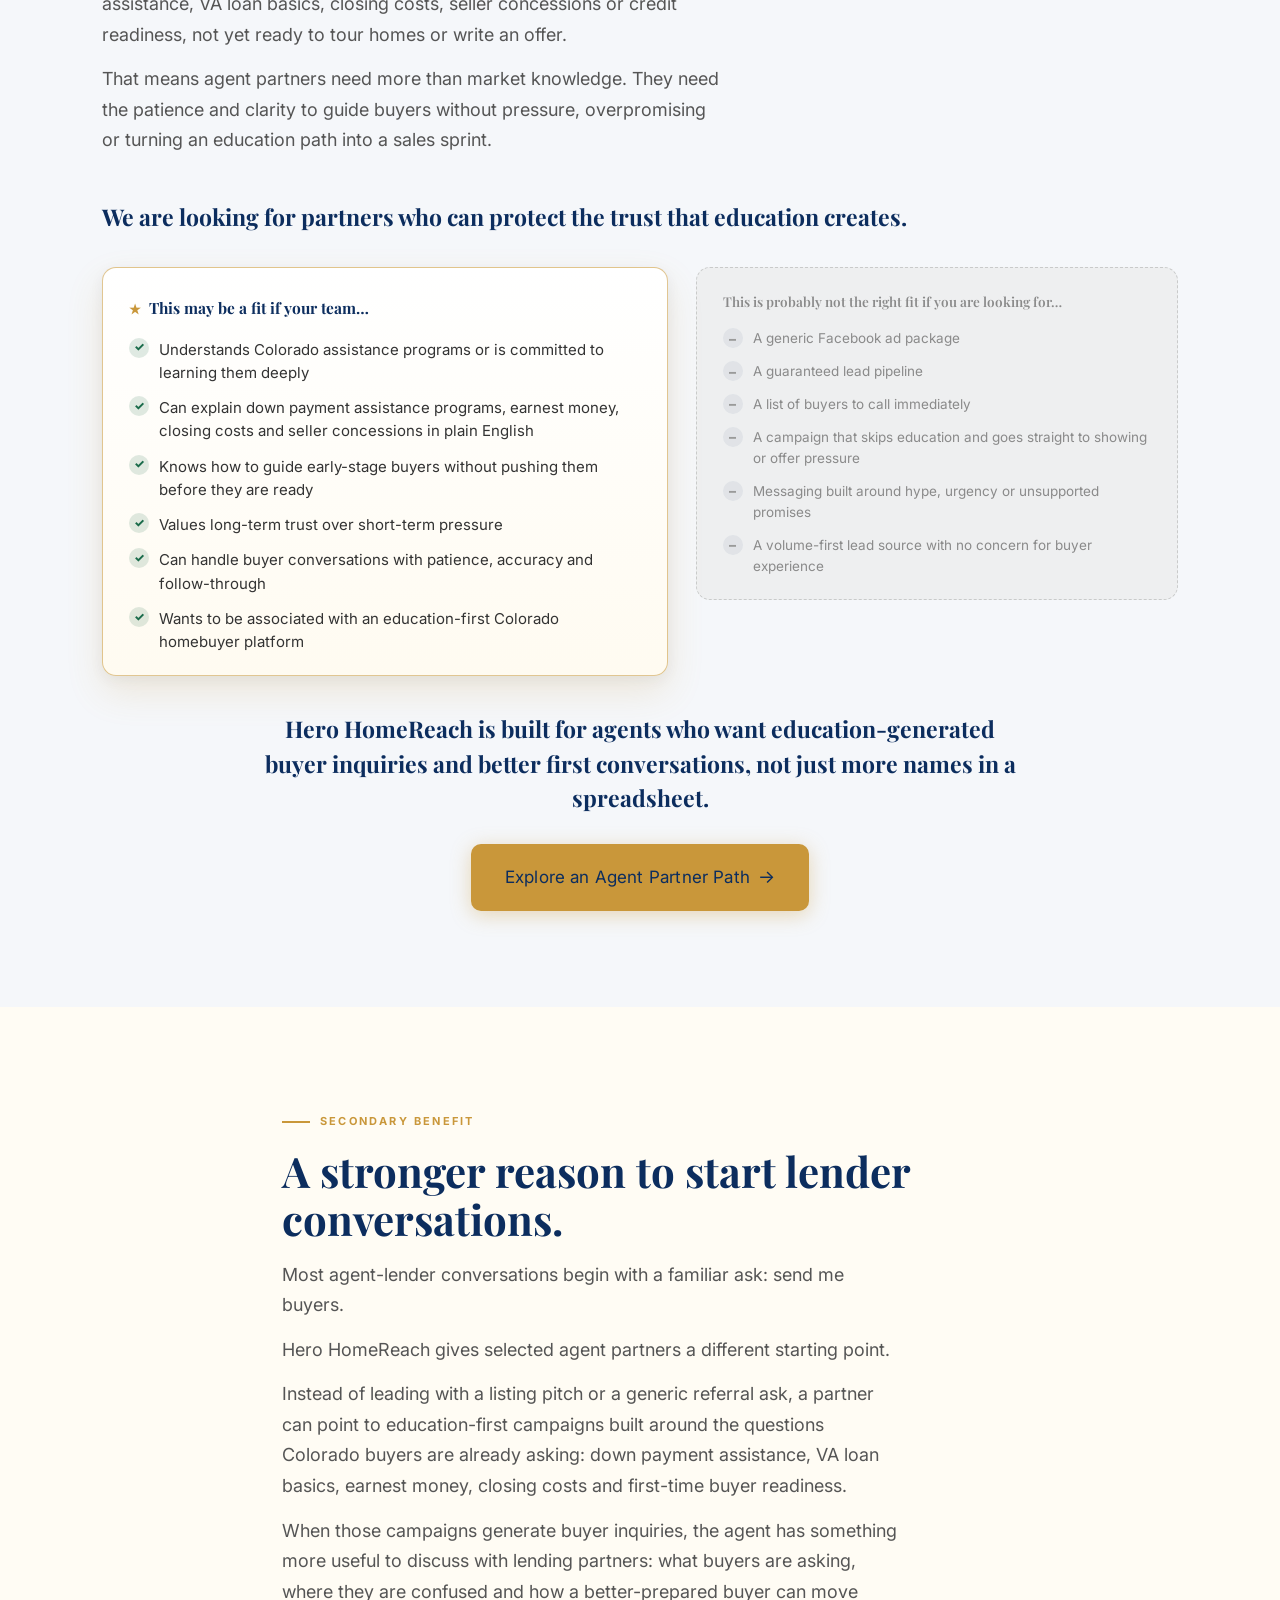
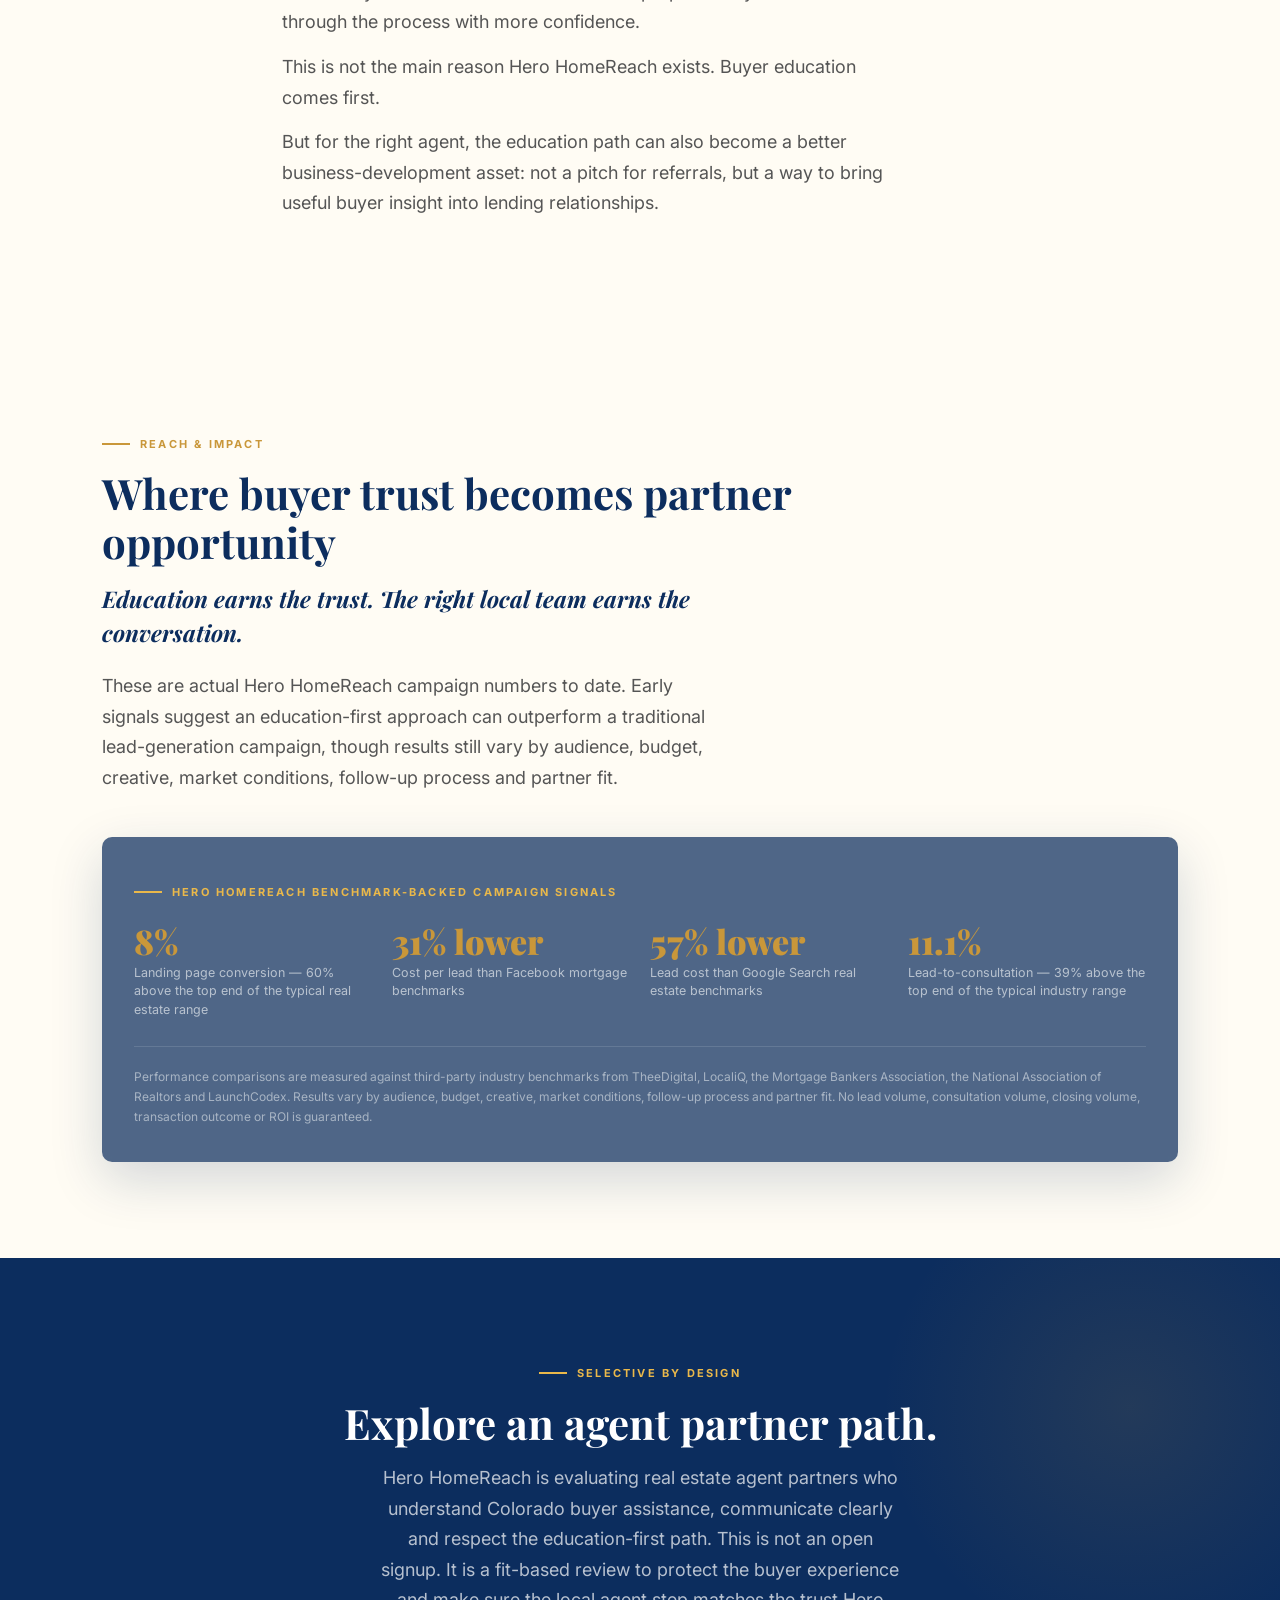
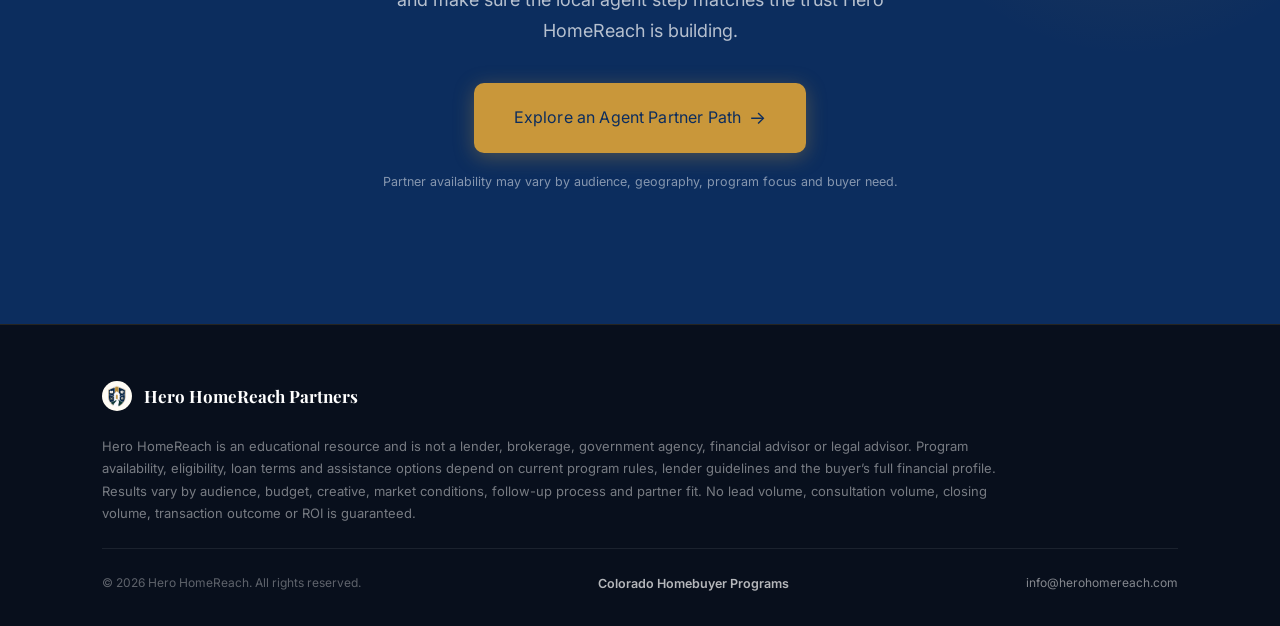
==== commit 7b921be2: "Modify footer link to include target and rel attributes Updated link to open in a new tab and added " ====
--- a/agents/index.html
+++ b/agents/index.html
@@ -336,7 +336,7 @@
     </p>
     <div class="footer-bottom">
       <span>&copy; 2026 Hero HomeReach. All rights reserved.</span>
-      <a href="https://www.herohomereach.com/programs.html" style="color:rgba(255,255,255,0.7); font-size:12.5px; font-weight:600;">Colorado Homebuyer Programs</a>
+      <a href="https://www.herohomereach.com/programs.html" target="_blank" rel="noopener noreferrer" style="color:rgba(255,255,255,0.7); font-size:12.5px; font-weight:600;">Colorado Homebuyer Programs</a>
       <a href="mailto:info@herohomereach.com">info@herohomereach.com</a>
     </div>
   </div>
--- a/assets/css/style.css
+++ b/assets/css/style.css
@@ -243,6 +243,25 @@
 .value-card__body p { font-size: 13.5px; color: #5c5c5c; line-height: 1.6; }
 @media (max-width: 960px) { .value-grid { grid-template-columns: repeat(2, 1fr); } }
 @media (max-width: 640px) { .value-grid { grid-template-columns: 1fr; } }
+
+/* ── Value grid: 6th "pop" CTA card (2026-07-10) ──
+   Balances the 5-card grid to a clean 3x2 layout and gives the
+   section its own mid-page off-ramp. Reuses .value-card so it
+   inherits the same border-radius/shadow/hover lift, but swaps
+   to a solid navy fill so it visually pops against the five
+   white info cards next to it instead of reading as a sixth
+   near-duplicate. */
+.value-card--cta { background: var(--navy); border-color: var(--navy); }
+.value-card--cta .value-card__label--cta {
+  background: rgba(255,255,255,0.08); color: var(--bright-gold);
+  border-bottom-color: rgba(255,255,255,0.14);
+}
+.value-card--cta .value-card__body--cta {
+  flex: 1; display: flex; flex-direction: column; justify-content: center; gap: 10px;
+}
+.value-card--cta .value-card__body--cta h3 { color: #fff; margin-bottom: 0; }
+.value-card--cta .value-card__body--cta p { color: rgba(255,255,255,0.75); margin-bottom: 6px; }
+.value-card--cta .value-card__body--cta .btn { white-space: normal; text-align: center; justify-content: center; align-self: flex-start; }
 
 /* ═══════════════════════════════════════════════════════
    CAMPAIGN MOCKUP COMPONENTS (unchanged from prior build —
